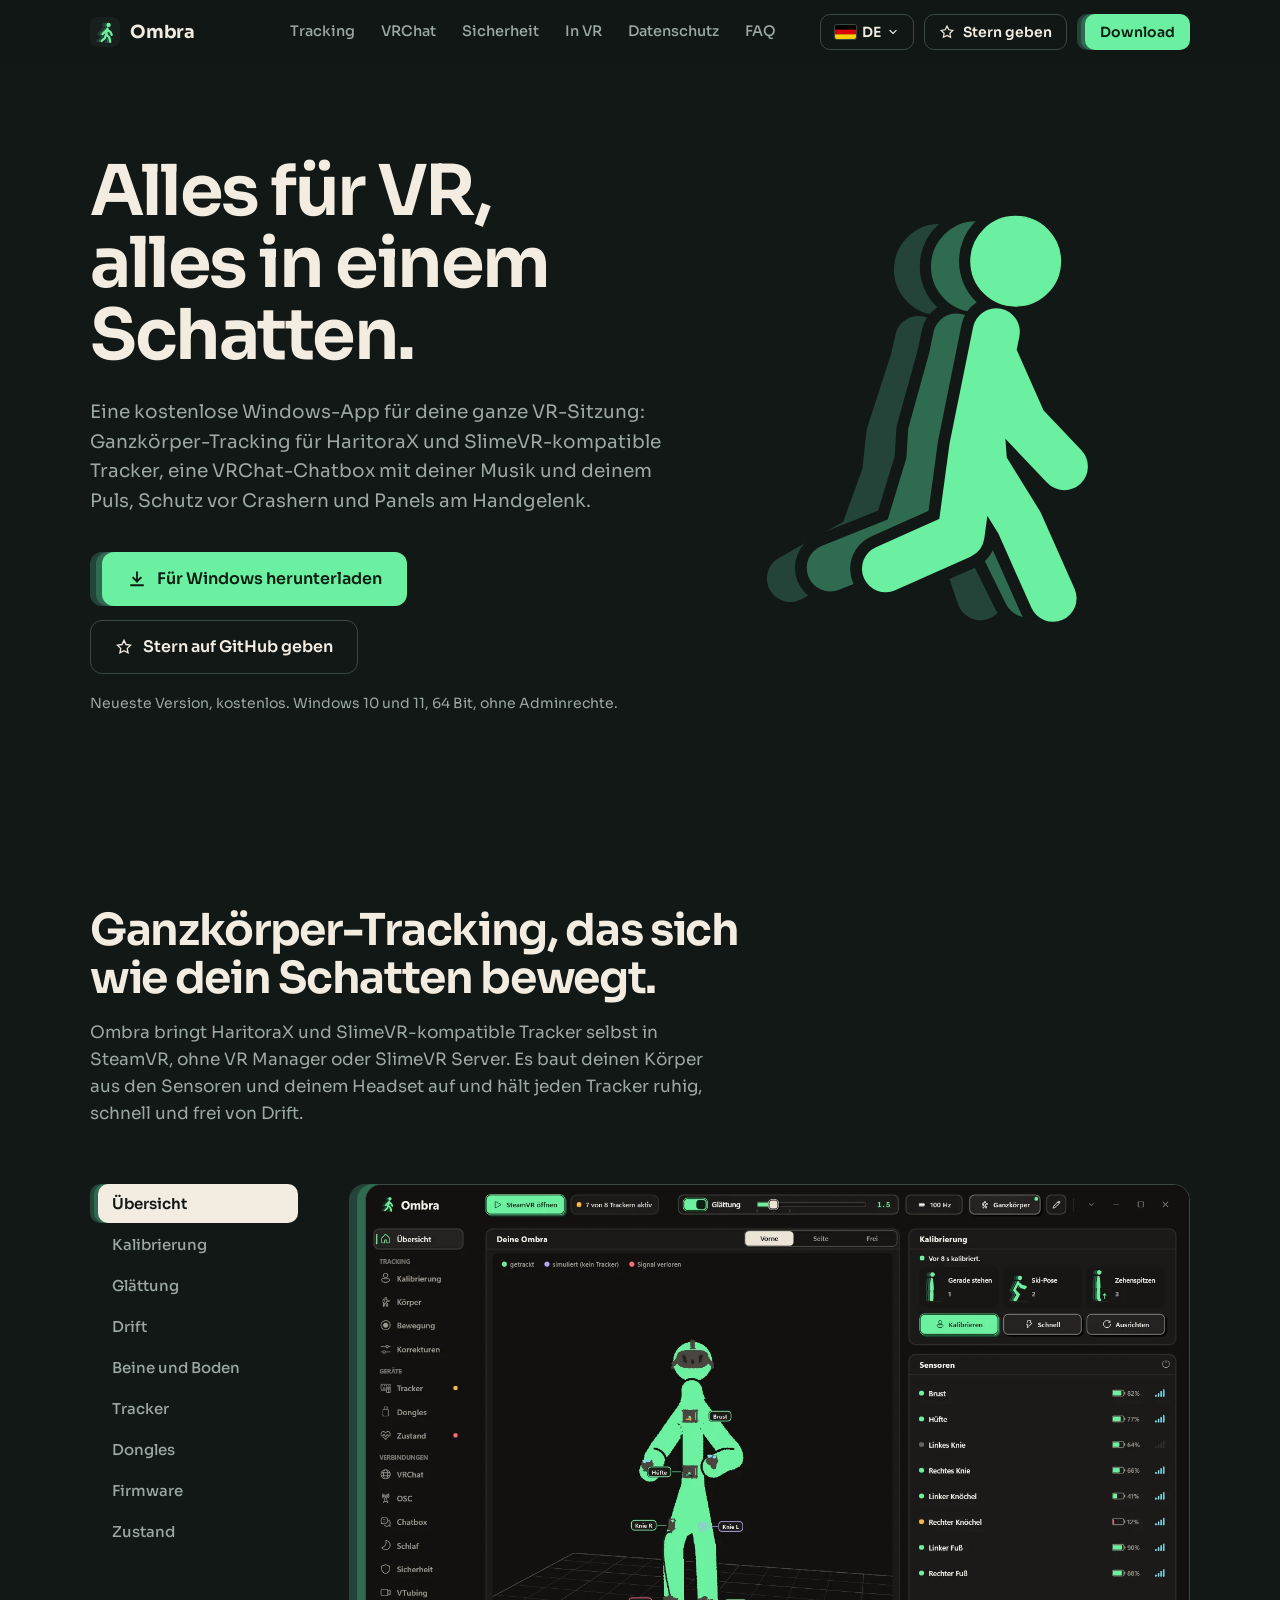
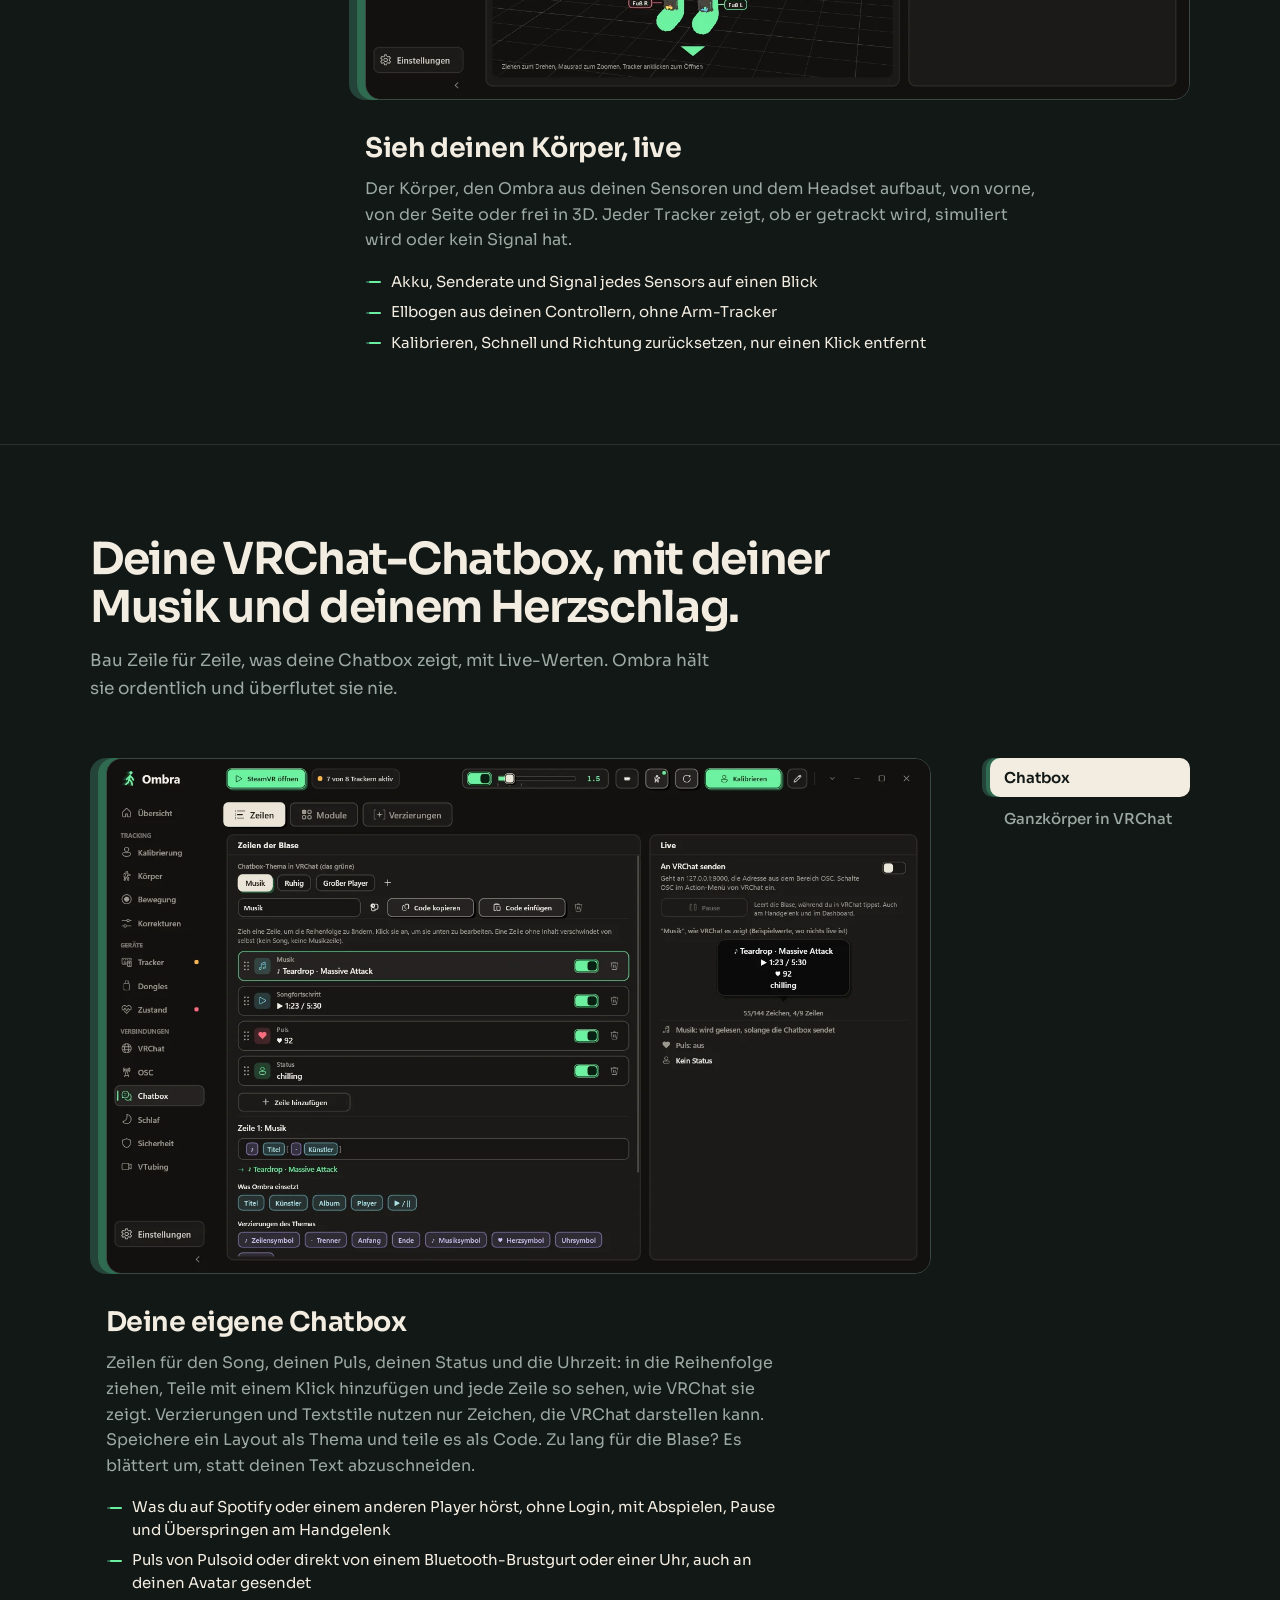
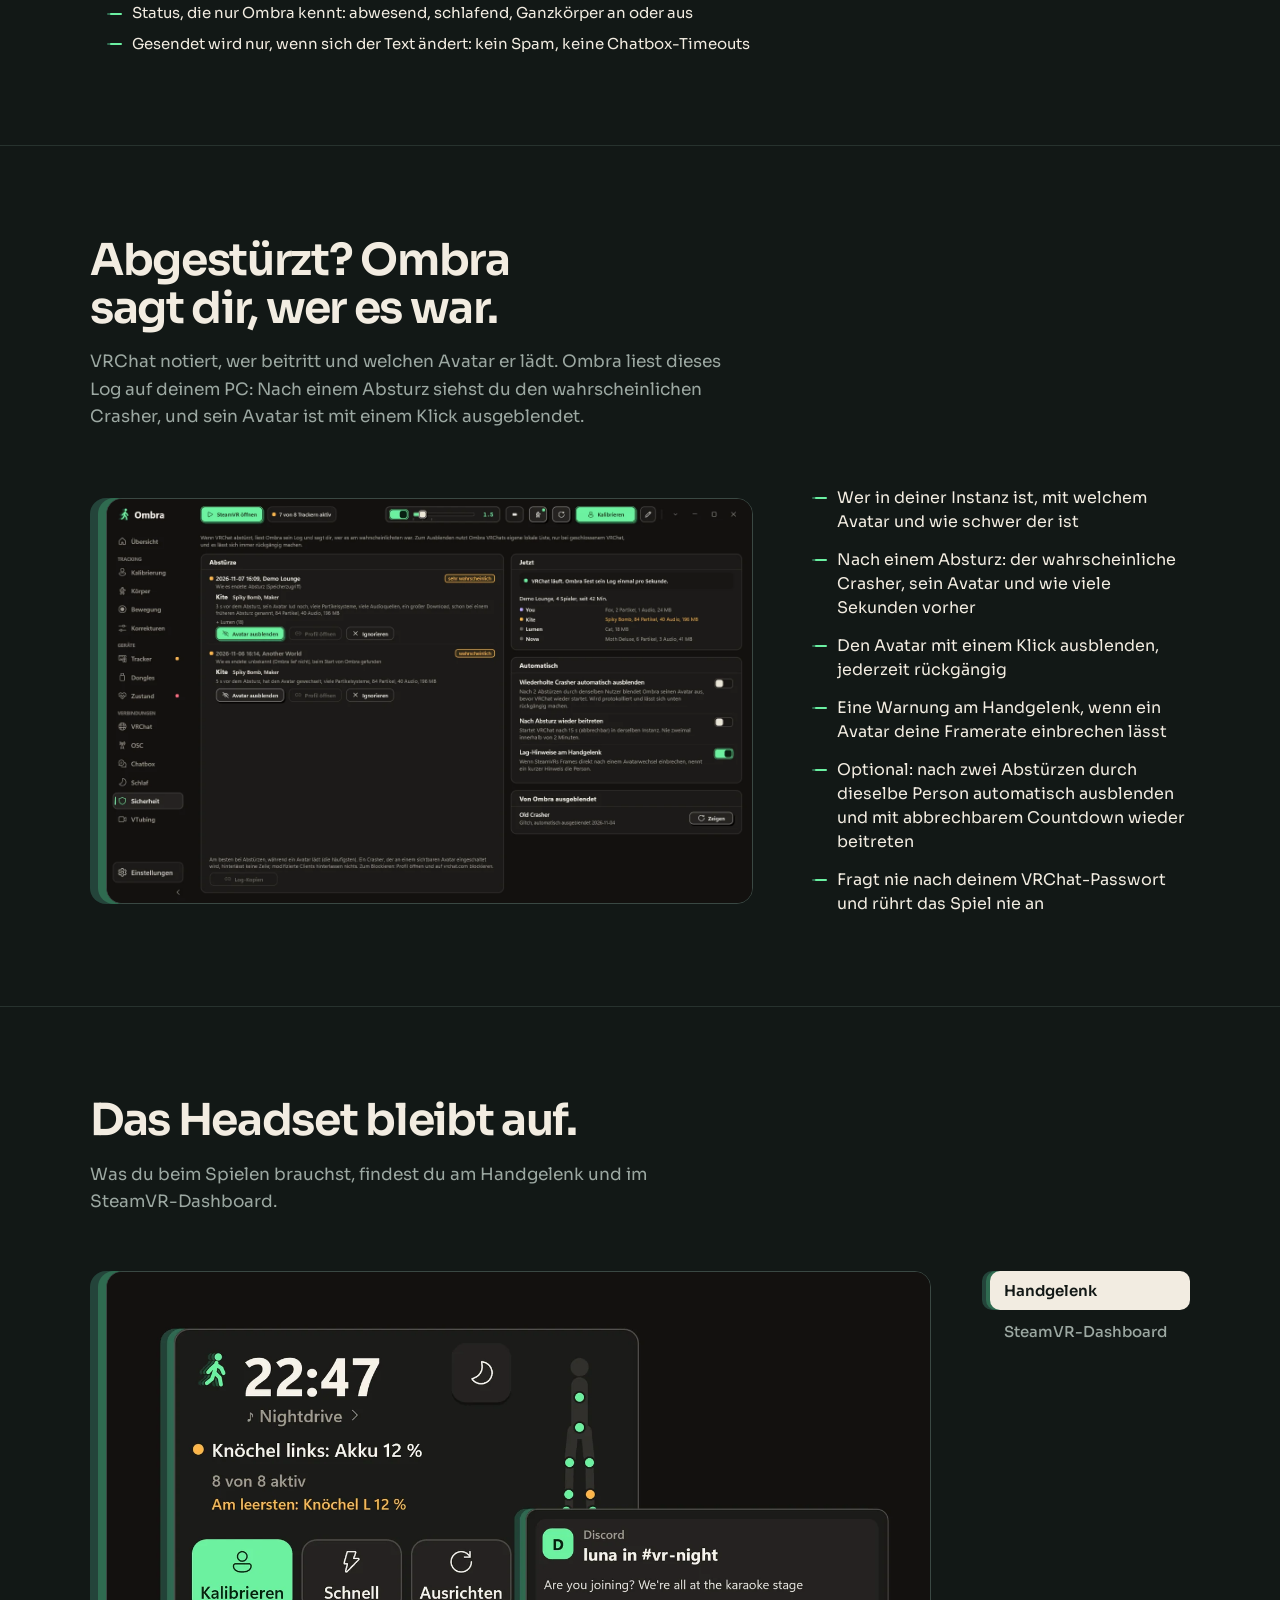
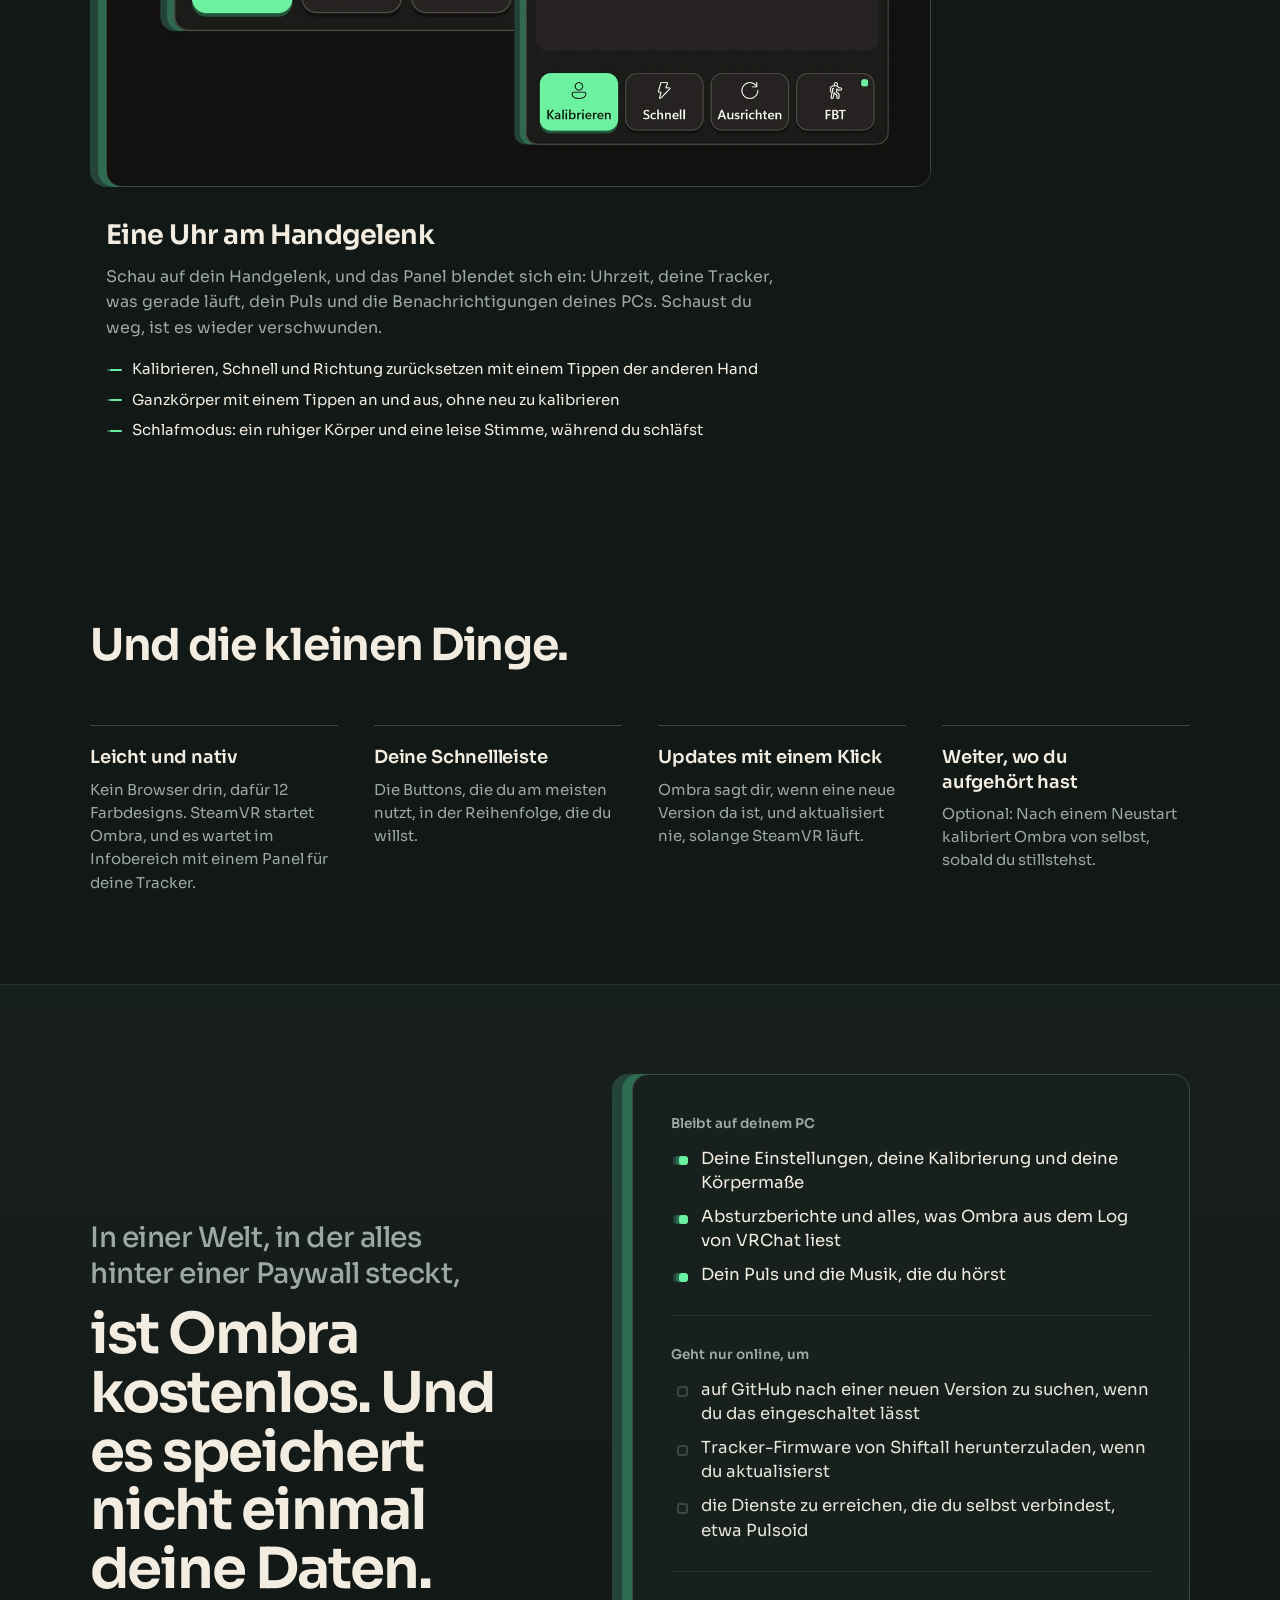
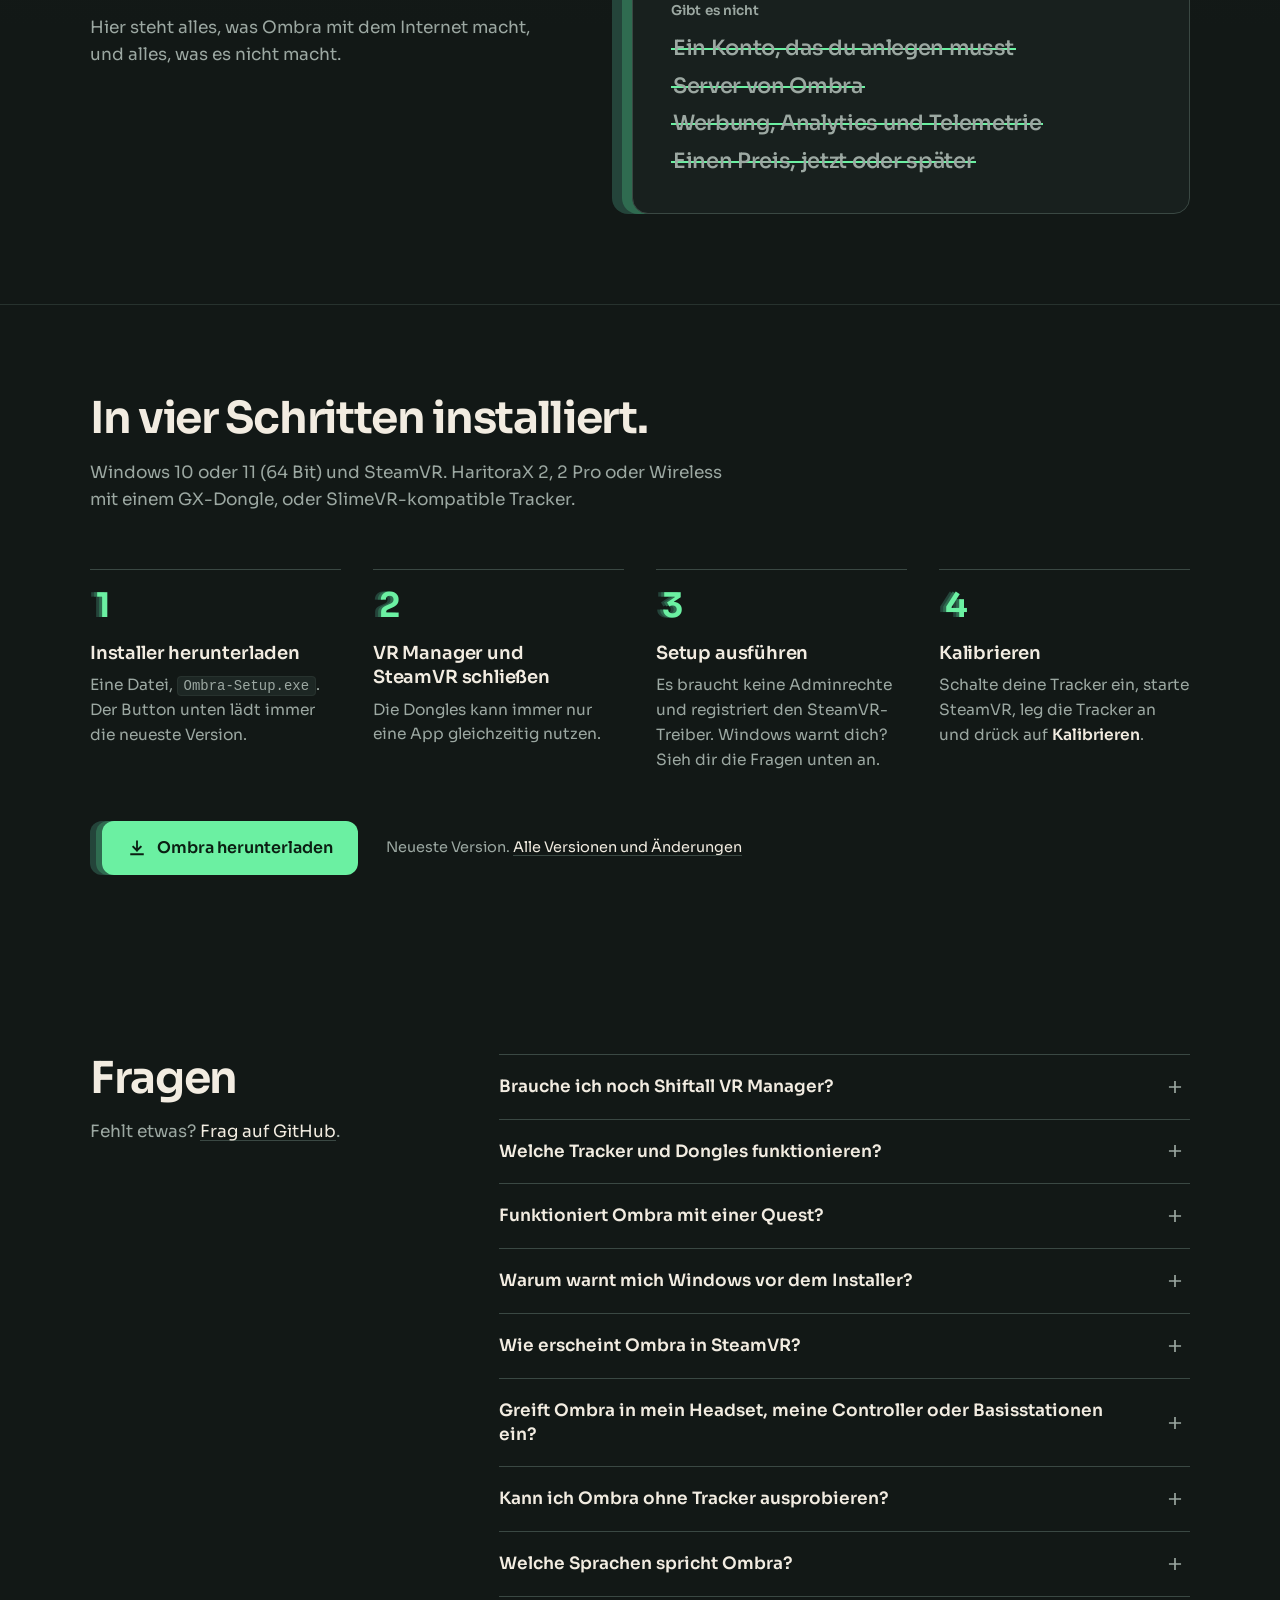
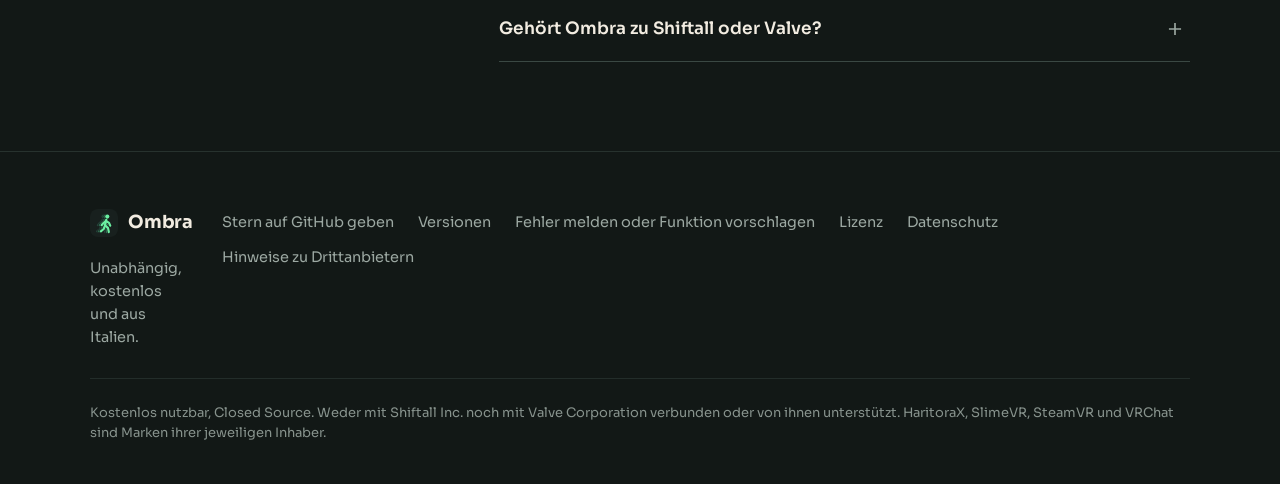
==== site/de/index.html @ 71b6e287 "Site and README for Ombra 1.2.1: 10 languages, new screens, chatbox, themes Co-Authored-By: Claude O" ====
<!DOCTYPE html>
<!-- Template: texts live in site/i18n/<lang>.json; build with python tools/make_site.py.
     The page is one story: what Ombra is (hero), the four things it does (chapters, each with its
     own screenshots), the small things, the privacy promise, install, the questions left. Nothing is
     said twice. -->
<html lang="de" data-t-menu-open="Menü öffnen" data-t-menu-close="Menü schließen" data-t-version="Version {v}">
<head>
<meta charset="utf-8">
<meta name="viewport" content="width=device-width, initial-scale=1">
<meta name="color-scheme" content="dark">
<meta name="theme-color" content="#121816">
<title>Ombra: kostenlose Full-Body-Tracking- und VRChat-App</title>
<meta name="description" content="Kostenlose Windows-App für HaritoraX und SlimeVR: Ganzkörper-Tracking (FBT) in SteamVR, VRChat-Chatbox mit Puls und Schutz vor Crashern. Ohne Konto.">
<meta name="robots" content="index, follow, max-image-preview:large">
<link rel="canonical" href="https://thadoom.github.io/ombra/de/">
<link rel="alternate" hreflang="en" href="https://thadoom.github.io/ombra/">
<link rel="alternate" hreflang="it" href="https://thadoom.github.io/ombra/it/">
<link rel="alternate" hreflang="de" href="https://thadoom.github.io/ombra/de/">
<link rel="alternate" hreflang="fr" href="https://thadoom.github.io/ombra/fr/">
<link rel="alternate" hreflang="es" href="https://thadoom.github.io/ombra/es/">
<link rel="alternate" hreflang="pt-BR" href="https://thadoom.github.io/ombra/pt/">
<link rel="alternate" hreflang="ja" href="https://thadoom.github.io/ombra/ja/">
<link rel="alternate" hreflang="ko" href="https://thadoom.github.io/ombra/ko/">
<link rel="alternate" hreflang="zh-Hans" href="https://thadoom.github.io/ombra/zh/">
<link rel="alternate" hreflang="ru" href="https://thadoom.github.io/ombra/ru/">
<link rel="alternate" hreflang="x-default" href="https://thadoom.github.io/ombra/">
<meta property="og:type" content="website">
<meta property="og:site_name" content="Ombra">
<meta property="og:title" content="Ombra: alles für VR, alles in einem Schatten">
<meta property="og:description" content="Ganzkörper-Tracking, VRChat-Chatbox, Schutz vor Crashern und VR-Panels in einer App. Kostenlos für Windows, ohne Konto, deine Daten bleiben auf deinem PC.">
<meta property="og:url" content="https://thadoom.github.io/ombra/de/">
<meta property="og:locale" content="de_DE">
<meta property="og:locale:alternate" content="en_US">
<meta property="og:locale:alternate" content="it_IT">
<meta property="og:locale:alternate" content="fr_FR">
<meta property="og:locale:alternate" content="es_ES">
<meta property="og:locale:alternate" content="pt_BR">
<meta property="og:locale:alternate" content="ja_JP">
<meta property="og:locale:alternate" content="ko_KR">
<meta property="og:locale:alternate" content="zh_CN">
<meta property="og:locale:alternate" content="ru_RU">
<meta property="og:image" content="https://thadoom.github.io/ombra/assets/og.png?v=4">
<meta property="og:image:width" content="1200">
<meta property="og:image:height" content="630">
<meta property="og:image:alt" content="Ombra: alles für VR, alles in einem Schatten">
<meta name="twitter:card" content="summary_large_image">
<meta name="twitter:image" content="https://thadoom.github.io/ombra/assets/og.png?v=4">
<link rel="icon" href="../assets/logo.svg" type="image/svg+xml">
<link rel="icon" href="../assets/favicon-32.png" type="image/png" sizes="32x32">
<link rel="apple-touch-icon" href="../assets/apple-touch-icon.png">
<link rel="preload" href="../assets/fonts/sora.woff2" as="font" type="font/woff2" crossorigin>
<link rel="preconnect" href="https://api.github.com" crossorigin>
<link rel="stylesheet" href="../style.css?v=13">
<script>
  // entrance animations hide content until main.js plays them; if it never does, show everything
  document.documentElement.classList.add("js");
  setTimeout(function () { var h = document.documentElement; if (!h.classList.contains("loaded")) h.classList.remove("js"); }, 3000);
</script>
<script type="application/ld+json">{"@context":"https://schema.org","@type":"SoftwareApplication","name":"Ombra","operatingSystem":"Windows 10, Windows 11","applicationCategory":"UtilitiesApplication","description":"Kostenlose Windows-App für HaritoraX und SlimeVR: Ganzkörper-Tracking (FBT) in SteamVR, VRChat-Chatbox mit Puls und Schutz vor Crashern. Ohne Konto.","inLanguage":"de","featureList":["Ganzkörper-Tracking, das sich wie dein Schatten bewegt.","Sieh deinen Körper, live","Kalibrierung in drei Posen","Glättung nach deinem Geschmack","Drift? Erledigt sich beim Spielen","Beine, Füße und Boden","Jeder Tracker im Detail","Dongles und Funkkanäle","Firmware, im selben Fenster","Liegt es am Funk oder an deinem PC?","Deine VRChat-Chatbox, mit deiner Musik und deinem Herzschlag.","Deine eigene Chatbox","Gemacht für VRChat","Abgestürzt? Ombra sagt dir, wer es war.","Das Headset bleibt auf.","Eine Uhr am Handgelenk","Ein Tab im SteamVR-Dashboard","Und die kleinen Dinge.","Leicht und nativ","Deine Schnellleiste","Updates mit einem Klick","Weiter, wo du aufgehört hast"],"downloadUrl":"https://github.com/thadoom/ombra/releases/latest/download/Ombra-Setup.exe","offers":{"@type":"Offer","price":"0","priceCurrency":"USD"},"screenshot":["https://thadoom.github.io/ombra/assets/screens/home.de.webp","https://thadoom.github.io/ombra/assets/screens/calib.de.webp","https://thadoom.github.io/ombra/assets/screens/tuning.de.webp","https://thadoom.github.io/ombra/assets/screens/tuning-drift.de.webp","https://thadoom.github.io/ombra/assets/screens/tuning-body.de.webp","https://thadoom.github.io/ombra/assets/screens/trackers.de.webp","https://thadoom.github.io/ombra/assets/screens/dongles.de.webp","https://thadoom.github.io/ombra/assets/screens/firmware.de.webp","https://thadoom.github.io/ombra/assets/screens/health.de.webp","https://thadoom.github.io/ombra/assets/screens/chatbox.de.webp","https://thadoom.github.io/ombra/assets/screens/vrchat.de.webp","https://thadoom.github.io/ombra/assets/screens/safety.de.webp","https://thadoom.github.io/ombra/assets/screens/wrist.de.webp","https://thadoom.github.io/ombra/assets/screens/dashboard.de.webp"],"image":"https://thadoom.github.io/ombra/assets/og.png","isAccessibleForFree":true,"author":{"@type":"Person","name":"thadoom","url":"https://github.com/thadoom"},"license":"https://thadoom.github.io/ombra/legal.html#license","url":"https://thadoom.github.io/ombra/de/"}</script>
<script type="application/ld+json">{"@context":"https://schema.org","@type":"FAQPage","inLanguage":"de","mainEntity":[{"@type":"Question","name":"Brauche ich noch Shiftall VR Manager?","acceptedAnswer":{"@type":"Answer","text":"Nein. Ombra liest die Dongles selbst, koppelt Tracker und aktualisiert die Firmware mit Shiftalls Originaldateien. Lass VR Manager geschlossen, solange Ombra läuft."}},{"@type":"Question","name":"Welche Tracker und Dongles funktionieren?","acceptedAnswer":{"@type":"Answer","text":"HaritoraX 2, 2 Pro und Wireless über GX2- oder GX6-Dongles sowie SlimeVR-kompatible Tracker über WLAN oder einen USB-Empfänger, zum Beispiel Butterfly und Smol Slime. Lighthouse-Tracker wie Vive-Tracker lassen sich an einer Quest ausrichten, und Ombra kann auch andere IMU-Tracker in SteamVR glätten. HaritoraX 1 (mit Kabeln) wird nicht unterstützt."}},{"@type":"Question","name":"Funktioniert Ombra mit einer Quest?","acceptedAnswer":{"@type":"Answer","text":"Ja. Mit einem PC über SteamVR: Link, Air Link, Virtual Desktop oder Steam Link. Läuft VRChat direkt auf der Quest, sendet Ombra deinen Körper per OSC von deinem PC aus, ohne SteamVR."}},{"@type":"Question","name":"Warum warnt mich Windows vor dem Installer?","acceptedAnswer":{"@type":"Answer","text":"Der Installer ist noch nicht codesigniert, deshalb kennt SmartScreen ihn nicht. Klicke auf Weitere Informationen und dann auf Trotzdem ausführen. Das Setup installiert in deinen Benutzerordner und braucht keine Adminrechte."}},{"@type":"Question","name":"Wie erscheint Ombra in SteamVR?","acceptedAnswer":{"@type":"Answer","text":"Das Setup installiert Ombras eigenen SteamVR-Treiber. Deine Tracker erscheinen in SteamVR mit bereits zugewiesenen Rollen (Hüfte, Brust, Knie, Füße, Ellbogen), und SteamVR startet Ombra für dich."}},{"@type":"Question","name":"Greift Ombra in mein Headset, meine Controller oder Basisstationen ein?","acceptedAnswer":{"@type":"Answer","text":"Nein. Lighthouse-Geräte, Headsets und Controller werden nie verändert. Der Treiber erstellt nur Ombras virtuelle Tracker und glättet andere IMU-Tracker, aber nur, wenn du das einschaltest."}},{"@type":"Question","name":"Kann ich Ombra ohne Tracker ausprobieren?","acceptedAnswer":{"@type":"Answer","text":"Ja. Starte Ombra.exe --demo für acht Demo-Tracker an einem GX2 und einem GX6. Die Demo greift nie auf COM-Ports, Bluetooth, SteamVR oder deine Einstellungen zu."}},{"@type":"Question","name":"Welche Sprachen spricht Ombra?","acceptedAnswer":{"@type":"Answer","text":"Die App und diese Website gibt es auf Englisch, Italienisch, Deutsch, Französisch, Spanisch, brasilianischem Portugiesisch, Japanisch, Koreanisch, vereinfachtem Chinesisch und Russisch. Ombra übernimmt deine Windows-Sprache, und in den Einstellungen kannst du sie ändern."}},{"@type":"Question","name":"Gehört Ombra zu Shiftall oder Valve?","acceptedAnswer":{"@type":"Answer","text":"Nein. Ombra ist ein unabhängiges Projekt, kostenlos zum Herunterladen und Nutzen. Der Quellcode ist nicht öffentlich; Funktionen, Erweiterungen und Übersetzungen kannst du auf GitHub vorschlagen."}}]}</script>
</head>
<body>
<a class="skip" href="#main">Zum Inhalt springen</a>

<header class="nav" id="top">
  <div class="wrap nav-in">
    <a class="brand" href="#top" aria-label="Ombra, zurück nach oben"><img src="../assets/logo.svg" alt="" width="30" height="30"><span>Ombra</span></a>
    <nav aria-label="Hauptnavigation">
      <ul class="nav-links">
        <li><a href="#tracking">Tracking</a></li>
        <li><a href="#vrchat">VRChat</a></li>
        <li><a href="#safety">Sicherheit</a></li>
        <li><a href="#in-vr">In VR</a></li>
        <li><a href="#privacy">Datenschutz</a></li>
        <li><a href="#faq">FAQ</a></li>
      </ul>
    </nav>
    <div class="nav-actions">
<details class="langs"><summary class="btn btn-quiet btn-sm" aria-label="Sprache"><svg class="flag" aria-hidden="true" viewBox="0 0 30 20" width="21" height="14"><rect x="0" y="0.00" width="30" height="6.72" fill="#000000"/><rect x="0" y="6.67" width="30" height="6.72" fill="#dd0000"/><rect x="0" y="13.33" width="30" height="6.72" fill="#ffce00"/></svg><span>DE</span><svg aria-hidden="true" class="chev" viewBox="0 0 24 24" width="12" height="12"><path d="M6 9l6 6 6-6" fill="none" stroke="currentColor" stroke-width="2.4" stroke-linecap="square" stroke-linejoin="miter"/></svg></summary><ul class="langs-menu"><li><a href="../" hreflang="en" lang="en"><svg class="flag" aria-hidden="true" viewBox="0 0 30 20" width="21" height="14"><rect width="30" height="20" fill="#012169"/><path d="M0 0L30 20M30 0L0 20" stroke="#fff" stroke-width="4"/><path d="M0 0L30 20M30 0L0 20" stroke="#c8102e" stroke-width="1.4"/><path d="M15 0V20M0 10H30" stroke="#fff" stroke-width="6"/><path d="M15 0V20M0 10H30" stroke="#c8102e" stroke-width="3.4"/></svg><span>English</span></a></li><li><a href="../it/" hreflang="it" lang="it"><svg class="flag" aria-hidden="true" viewBox="0 0 30 20" width="21" height="14"><rect x="0.00" y="0" width="10.05" height="20" fill="#009246"/><rect x="10.00" y="0" width="10.05" height="20" fill="#ffffff"/><rect x="20.00" y="0" width="10.05" height="20" fill="#ce2b37"/></svg><span>Italiano</span></a></li><li><a href="../de/" hreflang="de" lang="de" aria-current="true"><svg class="flag" aria-hidden="true" viewBox="0 0 30 20" width="21" height="14"><rect x="0" y="0.00" width="30" height="6.72" fill="#000000"/><rect x="0" y="6.67" width="30" height="6.72" fill="#dd0000"/><rect x="0" y="13.33" width="30" height="6.72" fill="#ffce00"/></svg><span>Deutsch</span></a></li><li><a href="../fr/" hreflang="fr" lang="fr"><svg class="flag" aria-hidden="true" viewBox="0 0 30 20" width="21" height="14"><rect x="0.00" y="0" width="10.05" height="20" fill="#0055a4"/><rect x="10.00" y="0" width="10.05" height="20" fill="#ffffff"/><rect x="20.00" y="0" width="10.05" height="20" fill="#ef4135"/></svg><span>Français</span></a></li><li><a href="../es/" hreflang="es" lang="es"><svg class="flag" aria-hidden="true" viewBox="0 0 30 20" width="21" height="14"><rect width="30" height="20" fill="#aa151b"/><rect y="5" width="30" height="10" fill="#f1bf00"/></svg><span>Español</span></a></li><li><a href="../pt/" hreflang="pt-BR" lang="pt-BR"><svg class="flag" aria-hidden="true" viewBox="0 0 30 20" width="21" height="14"><rect width="30" height="20" fill="#009c3b"/><polygon points="15,2.2 27.6,10 15,17.8 2.4,10" fill="#ffdf00"/><circle cx="15" cy="10" r="4.6" fill="#002776"/></svg><span>Português (Brasil)</span></a></li><li><a href="../ja/" hreflang="ja" lang="ja"><svg class="flag" aria-hidden="true" viewBox="0 0 30 20" width="21" height="14"><rect width="30" height="20" fill="#ffffff"/><circle cx="15" cy="10" r="6" fill="#bc002d"/></svg><span>日本語</span></a></li><li><a href="../ko/" hreflang="ko" lang="ko"><svg class="flag" aria-hidden="true" viewBox="0 0 30 20" width="21" height="14"><rect width="30" height="20" fill="#ffffff"/><g transform="rotate(33.7 15 10)"><path d="M10 10a5 5 0 0 1 10 0a2.5 2.5 0 0 1-5 0a2.5 2.5 0 0 0-5 0z" fill="#cd2e3a"/><path d="M20 10a5 5 0 0 1-10 0a2.5 2.5 0 0 1 5 0a2.5 2.5 0 0 0 5 0z" fill="#0047a0"/></g><g fill="#000"><rect x="3.4" y="3.2" width="4.6" height="1"/><rect x="3.4" y="4.8" width="4.6" height="1"/><rect x="22" y="14.2" width="4.6" height="1"/><rect x="22" y="15.8" width="4.6" height="1"/><rect x="22" y="3.2" width="4.6" height="1"/><rect x="3.4" y="15.8" width="4.6" height="1"/></g></svg><span>한국어</span></a></li><li><a href="../zh/" hreflang="zh-Hans" lang="zh-Hans"><svg class="flag" aria-hidden="true" viewBox="0 0 30 20" width="21" height="14"><rect width="30" height="20" fill="#de2910"/><polygon points="5.00,2.00 5.67,4.07 7.85,4.07 6.09,5.35 6.76,7.43 5.00,6.15 3.24,7.43 3.91,5.35 2.15,4.07 4.33,4.07" fill="#ffde00"/><polygon points="10.39,1.08 10.33,1.80 11.00,2.09 10.29,2.25 10.22,2.97 9.85,2.35 9.14,2.52 9.62,1.97 9.25,1.34 9.91,1.63" fill="#ffde00"/><polygon points="12.71,3.29 12.38,3.94 12.89,4.45 12.17,4.34 11.84,4.99 11.73,4.27 11.01,4.16 11.66,3.83 11.55,3.11 12.06,3.62" fill="#ffde00"/><polygon points="12.94,6.66 12.37,7.11 12.62,7.79 12.01,7.38 11.44,7.83 11.64,7.13 11.04,6.72 11.76,6.70 11.97,6.00 12.21,6.68" fill="#ffde00"/><polygon points="10.34,8.06 10.32,8.79 11.00,9.03 10.30,9.24 10.28,9.96 9.87,9.36 9.17,9.56 9.62,8.99 9.21,8.38 9.89,8.63" fill="#ffde00"/></svg><span>简体中文</span></a></li><li><a href="../ru/" hreflang="ru" lang="ru"><svg class="flag" aria-hidden="true" viewBox="0 0 30 20" width="21" height="14"><rect x="0" y="0.00" width="30" height="6.72" fill="#ffffff"/><rect x="0" y="6.67" width="30" height="6.72" fill="#0039a6"/><rect x="0" y="13.33" width="30" height="6.72" fill="#d52b1e"/></svg><span>Русский</span></a></li></ul></details>
      <a class="btn btn-quiet btn-sm js-star" href="https://github.com/thadoom/ombra" target="_blank" rel="noopener">
        <svg class="i-star" aria-hidden="true" viewBox="0 0 24 24" width="16" height="16"><path d="m12 3.2 2.7 5.5 6 .9-4.35 4.25 1.03 6-5.38-2.83-5.38 2.83 1.03-6L3.3 9.6l6-.9Z"/></svg>
        Stern geben<span class="count" hidden></span>
      </a>
      <a class="btn btn-primary btn-sm js-download" href="https://github.com/thadoom/ombra/releases/latest/download/Ombra-Setup.exe" download>Download</a>
    </div>
    <button class="nav-toggle" type="button" aria-expanded="false" aria-controls="mobile-menu" aria-label="Menü öffnen"><span></span><span></span></button>
  </div>
  <div class="mobile-menu" id="mobile-menu" hidden>
    <a href="#tracking">Tracking</a>
    <a href="#vrchat">VRChat</a>
    <a href="#safety">Sicherheit</a>
    <a href="#in-vr">In VR</a>
    <a href="#privacy">Datenschutz</a>
    <a href="#install">Installation</a>
    <a href="#faq">FAQ</a>
    <a class="js-star" href="https://github.com/thadoom/ombra" target="_blank" rel="noopener">Stern auf GitHub geben</a>
    <div class="langs-mobile"><a href="../" hreflang="en" lang="en"><svg class="flag" aria-hidden="true" viewBox="0 0 30 20" width="21" height="14"><rect width="30" height="20" fill="#012169"/><path d="M0 0L30 20M30 0L0 20" stroke="#fff" stroke-width="4"/><path d="M0 0L30 20M30 0L0 20" stroke="#c8102e" stroke-width="1.4"/><path d="M15 0V20M0 10H30" stroke="#fff" stroke-width="6"/><path d="M15 0V20M0 10H30" stroke="#c8102e" stroke-width="3.4"/></svg><span>English</span></a><a href="../it/" hreflang="it" lang="it"><svg class="flag" aria-hidden="true" viewBox="0 0 30 20" width="21" height="14"><rect x="0.00" y="0" width="10.05" height="20" fill="#009246"/><rect x="10.00" y="0" width="10.05" height="20" fill="#ffffff"/><rect x="20.00" y="0" width="10.05" height="20" fill="#ce2b37"/></svg><span>Italiano</span></a><a href="../fr/" hreflang="fr" lang="fr"><svg class="flag" aria-hidden="true" viewBox="0 0 30 20" width="21" height="14"><rect x="0.00" y="0" width="10.05" height="20" fill="#0055a4"/><rect x="10.00" y="0" width="10.05" height="20" fill="#ffffff"/><rect x="20.00" y="0" width="10.05" height="20" fill="#ef4135"/></svg><span>Français</span></a><a href="../es/" hreflang="es" lang="es"><svg class="flag" aria-hidden="true" viewBox="0 0 30 20" width="21" height="14"><rect width="30" height="20" fill="#aa151b"/><rect y="5" width="30" height="10" fill="#f1bf00"/></svg><span>Español</span></a><a href="../pt/" hreflang="pt-BR" lang="pt-BR"><svg class="flag" aria-hidden="true" viewBox="0 0 30 20" width="21" height="14"><rect width="30" height="20" fill="#009c3b"/><polygon points="15,2.2 27.6,10 15,17.8 2.4,10" fill="#ffdf00"/><circle cx="15" cy="10" r="4.6" fill="#002776"/></svg><span>Português (Brasil)</span></a><a href="../ja/" hreflang="ja" lang="ja"><svg class="flag" aria-hidden="true" viewBox="0 0 30 20" width="21" height="14"><rect width="30" height="20" fill="#ffffff"/><circle cx="15" cy="10" r="6" fill="#bc002d"/></svg><span>日本語</span></a><a href="../ko/" hreflang="ko" lang="ko"><svg class="flag" aria-hidden="true" viewBox="0 0 30 20" width="21" height="14"><rect width="30" height="20" fill="#ffffff"/><g transform="rotate(33.7 15 10)"><path d="M10 10a5 5 0 0 1 10 0a2.5 2.5 0 0 1-5 0a2.5 2.5 0 0 0-5 0z" fill="#cd2e3a"/><path d="M20 10a5 5 0 0 1-10 0a2.5 2.5 0 0 1 5 0a2.5 2.5 0 0 0 5 0z" fill="#0047a0"/></g><g fill="#000"><rect x="3.4" y="3.2" width="4.6" height="1"/><rect x="3.4" y="4.8" width="4.6" height="1"/><rect x="22" y="14.2" width="4.6" height="1"/><rect x="22" y="15.8" width="4.6" height="1"/><rect x="22" y="3.2" width="4.6" height="1"/><rect x="3.4" y="15.8" width="4.6" height="1"/></g></svg><span>한국어</span></a><a href="../zh/" hreflang="zh-Hans" lang="zh-Hans"><svg class="flag" aria-hidden="true" viewBox="0 0 30 20" width="21" height="14"><rect width="30" height="20" fill="#de2910"/><polygon points="5.00,2.00 5.67,4.07 7.85,4.07 6.09,5.35 6.76,7.43 5.00,6.15 3.24,7.43 3.91,5.35 2.15,4.07 4.33,4.07" fill="#ffde00"/><polygon points="10.39,1.08 10.33,1.80 11.00,2.09 10.29,2.25 10.22,2.97 9.85,2.35 9.14,2.52 9.62,1.97 9.25,1.34 9.91,1.63" fill="#ffde00"/><polygon points="12.71,3.29 12.38,3.94 12.89,4.45 12.17,4.34 11.84,4.99 11.73,4.27 11.01,4.16 11.66,3.83 11.55,3.11 12.06,3.62" fill="#ffde00"/><polygon points="12.94,6.66 12.37,7.11 12.62,7.79 12.01,7.38 11.44,7.83 11.64,7.13 11.04,6.72 11.76,6.70 11.97,6.00 12.21,6.68" fill="#ffde00"/><polygon points="10.34,8.06 10.32,8.79 11.00,9.03 10.30,9.24 10.28,9.96 9.87,9.36 9.17,9.56 9.62,8.99 9.21,8.38 9.89,8.63" fill="#ffde00"/></svg><span>简体中文</span></a><a href="../ru/" hreflang="ru" lang="ru"><svg class="flag" aria-hidden="true" viewBox="0 0 30 20" width="21" height="14"><rect x="0" y="0.00" width="30" height="6.72" fill="#ffffff"/><rect x="0" y="6.67" width="30" height="6.72" fill="#0039a6"/><rect x="0" y="13.33" width="30" height="6.72" fill="#d52b1e"/></svg><span>Русский</span></a></div>
  </div>
</header>

<main id="main">

<section class="hero" aria-labelledby="hero-title">
  <div class="wrap hero-in">
    <div class="hero-copy">
      <h1 id="hero-title">Alles für VR, alles in einem Schatten.</h1>
      <p class="lede">Eine kostenlose Windows-App für deine ganze VR-Sitzung: Ganzkörper-Tracking für HaritoraX und SlimeVR-kompatible Tracker, eine VRChat-Chatbox mit deiner Musik und deinem Puls, Schutz vor Crashern und Panels am Handgelenk.</p>
      <div class="cta">
        <a class="btn btn-primary btn-lg js-download" href="https://github.com/thadoom/ombra/releases/latest/download/Ombra-Setup.exe" download>
          <svg aria-hidden="true" viewBox="0 0 24 24" width="20" height="20"><path d="M12 4v11m0 0-4.5-4.5M12 15l4.5-4.5M5 19.5h14" fill="none" stroke="currentColor" stroke-width="2.2" stroke-linecap="square" stroke-linejoin="miter"/></svg>
          Für Windows herunterladen
        </a>
        <a class="btn btn-quiet btn-lg js-star" href="https://github.com/thadoom/ombra" target="_blank" rel="noopener">
          <svg class="i-star" aria-hidden="true" viewBox="0 0 24 24" width="18" height="18"><path d="m12 3.2 2.7 5.5 6 .9-4.35 4.25 1.03 6-5.38-2.83-5.38 2.83 1.03-6L3.3 9.6l6-.9Z"/></svg>
          Stern auf GitHub geben<span class="count" hidden></span>
        </a>
      </div>
      <p class="hero-meta"><span class="js-release">Neueste Version</span>, kostenlos. Windows 10 und 11, 64 Bit, ohne Adminrechte.</p>
    </div>
    <div class="hero-art" aria-hidden="true">
      <svg class="figure" viewBox="70 80 400 400" preserveAspectRatio="xMidYMid meet">
        <g class="echo echo-far"><path class="o"/><circle class="o" r="48"/><path class="f"/><circle class="f" r="38"/></g>
        <g class="echo echo-near"><path class="o"/><circle class="o" r="48"/><path class="f"/><circle class="f" r="38"/></g>
        <g class="echo echo-you"><path class="o"/><circle class="o" r="48"/><path class="f"/><circle class="f" r="38"/></g>
      </svg>
    </div>
  </div>
</section>

<!-- 1. tracking -->
<section class="section chapter" id="tracking" aria-labelledby="tracking-title">
  <div class="wrap">
    <header class="section-head">
      <h2 id="tracking-title">Ganzkörper-Tracking, das sich wie dein Schatten bewegt.</h2>
      <p>Ombra bringt HaritoraX und SlimeVR-kompatible Tracker selbst in SteamVR, ohne VR Manager oder SlimeVR Server. Es baut deinen Körper aus den Sensoren und deinem Headset auf und hält jeden Tracker ruhig, schnell und frei von Drift.</p>
    </header>
    <div class="tour">
      <div class="rail pills" role="tablist" aria-label="Tracking-Seiten" aria-orientation="vertical">
        <span class="pill" aria-hidden="true"><i></i><i></i><i></i></span>
        <button role="tab" id="t-home" aria-controls="p-home" aria-selected="true">Übersicht</button>
        <button role="tab" id="t-calib" aria-controls="p-calib" aria-selected="false" tabindex="-1">Kalibrierung</button>
        <button role="tab" id="t-smooth" aria-controls="p-smooth" aria-selected="false" tabindex="-1">Glättung</button>
        <button role="tab" id="t-drift" aria-controls="p-drift" aria-selected="false" tabindex="-1">Drift</button>
        <button role="tab" id="t-body" aria-controls="p-body" aria-selected="false" tabindex="-1">Beine und Boden</button>
        <button role="tab" id="t-trackers" aria-controls="p-trackers" aria-selected="false" tabindex="-1">Tracker</button>
        <button role="tab" id="t-dongles" aria-controls="p-dongles" aria-selected="false" tabindex="-1">Dongles</button>
        <button role="tab" id="t-fw" aria-controls="p-fw" aria-selected="false" tabindex="-1">Firmware</button>
        <button role="tab" id="t-health" aria-controls="p-health" aria-selected="false" tabindex="-1">Zustand</button>
      </div>
      <div class="stage">
        <div class="window">
          <div class="shots">
            <img src="../assets/screens/home.de.webp" width="1440" height="900" alt="Übersichtsseite: ein Live-3D-Körper mit acht Trackern, die Sensorliste mit Akku und Senderate und die Schnellsteuerung für Glättung, Richtung zurücksetzen und Kalibrieren.">
            <img hidden loading="lazy" src="../assets/screens/calib.de.webp" width="1440" height="900" alt="Kalibrierungsseite mit den Posen-Karten, den ausgerichteten Segmenten, den Startoptionen in VR und den Tastenkürzeln.">
            <img hidden loading="lazy" src="../assets/screens/tuning.de.webp" width="1440" height="900" alt="Seite Korrekturen, Reiter Glättung, mit Stufen, Reglern und Stilen pro Tracker.">
            <img hidden loading="lazy" src="../assets/screens/tuning-drift.de.webp" width="1440" height="900" alt="Seite Korrekturen, Reiter Drift, mit den Drift-Optionen und einer Live-Tabelle pro Segment.">
            <img hidden loading="lazy" src="../assets/screens/tuning-body.de.webp" width="1440" height="900" alt="Seite Korrekturen, Reiter Beine, mit den Bein-Optionen, dem Überbrücken von Aussetzern und den Trackern, die SteamVR sieht.">
            <img hidden loading="lazy" src="../assets/screens/trackers.de.webp" width="1440" height="900" alt="Tracker-Seite mit der Trackerliste und den Details zum Brust-Tracker.">
            <img hidden loading="lazy" src="../assets/screens/dongles.de.webp" width="1440" height="900" alt="Dongle-Seite mit einem GX2 und einem GX6, ihren Modulen, Plätzen und Kanälen.">
            <img hidden loading="lazy" src="../assets/screens/firmware.de.webp" width="1440" height="900" alt="Firmware-Seite mit jedem Tracker und Dongle und seiner Firmware-Version.">
            <img hidden loading="lazy" src="../assets/screens/health.de.webp" width="1440" height="900" alt="Zustandsseite: verlorene Pakete, Signal und echte Senderate jedes Trackers, neben den verworfenen Frames von SteamVR.">
          </div>
          <div class="sweep" aria-hidden="true"><i></i><i></i><i></i></div>
        </div>
        <div class="panel" role="tabpanel" id="p-home" aria-labelledby="t-home">
          <h3>Sieh deinen Körper, live</h3>
          <p>Der Körper, den Ombra aus deinen Sensoren und dem Headset aufbaut, von vorne, von der Seite oder frei in 3D. Jeder Tracker zeigt, ob er getrackt wird, simuliert wird oder kein Signal hat.</p>
          <ul class="ticks"><li>Akku, Senderate und Signal jedes Sensors auf einen Blick</li><li>Ellbogen aus deinen Controllern, ohne Arm-Tracker</li><li>Kalibrieren, Schnell und Richtung zurücksetzen, nur einen Klick entfernt</li></ul>
        </div>
        <div class="panel" role="tabpanel" id="p-calib" aria-labelledby="t-calib" hidden>
          <h3>Kalibrierung in drei Posen</h3>
          <p>Gerade stehen, in die Ski-Pose gehen, dann mit Fuß-Trackern auf die Zehenspitzen. Stimmt etwas nicht, zeigt Ombra, welchen Körperteil du prüfen solltest.</p>
          <ul class="ticks"><li>Start aus VR: beide Trigger, eine T-Pose, ein Tippen auf einen Tracker oder ein Tastenkürzel</li><li>Die Schnellkalibrierung merkt sich, wie jeder Tracker sitzt, auch nach einem Neustart</li><li>Kalibrierung im Gehen: Ein paar Schritte richten Hüfte, Beine und Füße aus</li><li>Miss deinen Körper und den Boden, indem du sie mit einem Controller berührst</li></ul>
        </div>
        <div class="panel" role="tabpanel" id="p-smooth" aria-labelledby="t-smooth" hidden>
          <h3>Glättung nach deinem Geschmack</h3>
          <p>Weich, Ausgewogen, Reaktiv oder Aus, oder jede Stufe dazwischen per Regler. Gib einem einzelnen Tracker seinen eigenen Stil, zum Beispiel ruhigere Füße.</p>
          <ul class="ticks"><li>Hocken und Sprünge bleiben präzise</li><li>Jede Pose bringt ihre Geschwindigkeit mit, damit SteamVR sie framegenau vorhersagt</li><li>Kann auf Wunsch auch andere IMU-Tracker in SteamVR glätten</li></ul>
        </div>
        <div class="panel" role="tabpanel" id="p-drift" aria-labelledby="t-drift" hidden>
          <h3>Drift? Erledigt sich beim Spielen</h3>
          <p>Die Drift-Korrektur läuft, während du spielst, und eine Live-Tabelle zeigt, was sie an jedem Körperteil tut.</p>
          <ul class="ticks"><li>Weniger Resets, auch in langen Sitzungen</li><li>Jeden Teil davon einzeln ein- oder ausschalten</li><li>Wird besser, je mehr du spielst</li></ul>
        </div>
        <div class="panel" role="tabpanel" id="p-body" aria-labelledby="t-body" hidden>
          <h3>Beine, Füße und Boden</h3>
          <p>Dein Körper bleibt glaubwürdig: Die Füße bleiben über dem Boden, stehende Füße rutschen nicht, Knie knicken nie nach hinten.</p>
          <ul class="ticks"><li>Bewegliche Knöchel dank des Abstandssensors von HaritoraX 2</li><li>Sitzen und Liegen: Ombra erkennt Bett, Sofa oder Boden unter dir von selbst</li><li>Überbrückt kurze Signalaussetzer mit einer sanft geschätzten Pose</li><li>Wähle pro Spiel, welche Tracker SteamVR sieht</li></ul>
        </div>
        <div class="panel" role="tabpanel" id="p-trackers" aria-labelledby="t-trackers" hidden>
          <h3>Jeder Tracker im Detail</h3>
          <p>Seriennummer, Firmware, Dongle-Platz, Akkuspannung, Signal auf beiden Seiten, Magnetometer-Status und die echte Senderate.</p>
          <ul class="ticks"><li>Körperteil, Senderate (100 oder 50 Hz) und Sensormodus ändern</li><li>Das Statuslicht ausschalten, wenn du dich filmst</li><li>SlimeVR-kompatible Tracker per WLAN oder USB-Empfänger, WLAN-Einrichtung über das Kabel</li></ul>
        </div>
        <div class="panel" role="tabpanel" id="p-dongles" aria-labelledby="t-dongles" hidden>
          <h3>Dongles und Funkkanäle</h3>
          <p>Ein GX2 hat zwei Plätze, ein GX6 hat drei Funkmodule mit je zwei Plätzen. Ombra zeigt jedes Modul, den Tracker auf jedem Platz und seinen Kanal.</p>
          <ul class="ticks"><li>Tracker koppeln und entkoppeln, ohne VR Manager</li><li>Kanäle wechseln, mit einer Warnung, wenn sich zwei Module stören</li><li>Neu eingesteckte Dongles mit einem Klick finden</li></ul>
        </div>
        <div class="panel" role="tabpanel" id="p-fw" aria-labelledby="t-fw" hidden>
          <h3>Firmware, im selben Fenster</h3>
          <p>Aktualisiere Tracker per Bluetooth und Dongles per USB, mit den unveränderten Original-Firmware-Dateien von Shiftall.</p>
          <ul class="ticks"><li>Teste zuerst die Bluetooth-Umschaltung, ohne etwas zu ändern</li><li>Warnt, wenn die Tracker verschiedene Firmware-Versionen haben</li><li>Jede Datei wird vor der Nutzung geprüft (SHA-256)</li></ul>
        </div>
        <div class="panel" role="tabpanel" id="p-health" aria-labelledby="t-health" hidden>
          <h3>Liegt es am Funk oder an deinem PC?</h3>
          <p>Wenn das Tracking ruckelt, zeigt die Zustandsseite, woher es kommt: verlorene Pakete, Signal und echte Senderate jedes Trackers, neben den Frames, die SteamVR verworfen hat.</p>
          <ul class="ticks"><li>Die letzten Minuten als Grafik, pro Tracker</li><li>Eine klare Antwort, nicht nur Zahlen</li></ul>
        </div>
      </div>
    </div>
  </div>
</section>

<!-- 2. vrchat: chatbox, music, heart rate -->
<section class="section chapter" id="vrchat" aria-labelledby="vrchat-title">
  <div class="wrap">
    <header class="section-head">
      <h2 id="vrchat-title">Deine VRChat-Chatbox, mit deiner Musik und deinem Herzschlag.</h2>
      <p>Bau Zeile für Zeile, was deine Chatbox zeigt, mit Live-Werten. Ombra hält sie ordentlich und überflutet sie nie.</p>
    </header>
    <div class="tour flip">
      <div class="rail pills" role="tablist" aria-label="VRChat-Seiten" aria-orientation="vertical">
        <span class="pill" aria-hidden="true"><i></i><i></i><i></i></span>
        <button role="tab" id="t-chat" aria-controls="p-chat" aria-selected="true">Chatbox</button>
        <button role="tab" id="t-vrc" aria-controls="p-vrc" aria-selected="false" tabindex="-1">Ganzkörper in VRChat</button>
      </div>
      <div class="stage">
        <div class="window">
          <div class="shots">
            <img loading="lazy" src="../assets/screens/chatbox.de.webp" width="1440" height="900" alt="Bereich Chatbox: die Zeilen des Themas in Reihenfolge, jede mit Vorschau, und die Blase, wie VRChat sie zeigt.">
            <img hidden loading="lazy" src="../assets/screens/vrchat.de.webp" width="1440" height="900" alt="VRChat-Seite mit den Ganzkörper-Einstellungen, die Ombra für deine Tracker empfiehlt.">
          </div>
          <div class="sweep" aria-hidden="true"><i></i><i></i><i></i></div>
        </div>
        <div class="panel" role="tabpanel" id="p-chat" aria-labelledby="t-chat">
          <h3>Deine eigene Chatbox</h3>
          <p>Zeilen für den Song, deinen Puls, deinen Status und die Uhrzeit: in die Reihenfolge ziehen, Teile mit einem Klick hinzufügen und jede Zeile so sehen, wie VRChat sie zeigt. Verzierungen und Textstile nutzen nur Zeichen, die VRChat darstellen kann. Speichere ein Layout als Thema und teile es als Code. Zu lang für die Blase? Es blättert um, statt deinen Text abzuschneiden.</p>
          <ul class="ticks"><li>Was du auf Spotify oder einem anderen Player hörst, ohne Login, mit Abspielen, Pause und Überspringen am Handgelenk</li><li>Puls von Pulsoid oder direkt von einem Bluetooth-Brustgurt oder einer Uhr, auch an deinen Avatar gesendet</li><li>Status, die nur Ombra kennt: abwesend, schlafend, Ganzkörper an oder aus</li><li>Gesendet wird nur, wenn sich der Text ändert: kein Spam, keine Chatbox-Timeouts</li></ul>
        </div>
        <div class="panel" role="tabpanel" id="p-vrc" aria-labelledby="t-vrc" hidden>
          <h3>Gemacht für VRChat</h3>
          <p>Ombras Kalibrierung kalibriert VRChat gleich mit, und die Ganzkörper-Einstellungen, die VRChat für deine Tracker empfiehlt, sind nur einen Klick entfernt und lassen sich rückgängig machen.</p>
          <ul class="ticks"><li>OSC-Tracker für VRChat auf einer Quest, ohne SteamVR</li><li>VMC für VSeeFace, Warudo, VNyan und andere VTuber-Apps</li></ul>
        </div>
      </div>
    </div>
  </div>
</section>

<!-- 3. safety: crashers -->
<section class="section chapter" id="safety" aria-labelledby="safety-title">
  <div class="wrap">
    <header class="section-head">
      <h2 id="safety-title">Abgestürzt? Ombra sagt dir, wer es war.</h2>
      <p>VRChat notiert, wer beitritt und welchen Avatar er lädt. Ombra liest dieses Log auf deinem PC: Nach einem Absturz siehst du den wahrscheinlichen Crasher, und sein Avatar ist mit einem Klick ausgeblendet.</p>
    </header>
    <div class="solo">
      <div class="window"><div class="shots"><img loading="lazy" src="../assets/screens/safety.de.webp" width="1440" height="900" alt="Sicherheitsseite: ein Absturzbericht mit dem wahrscheinlichen Crasher, dem Avatar, den er geladen hat, und wie viele Sekunden vor dem Absturz."></div></div>
      <ul class="ticks solo-points">
        <li>Wer in deiner Instanz ist, mit welchem Avatar und wie schwer der ist</li>
        <li>Nach einem Absturz: der wahrscheinliche Crasher, sein Avatar und wie viele Sekunden vorher</li>
        <li>Den Avatar mit einem Klick ausblenden, jederzeit rückgängig</li>
        <li>Eine Warnung am Handgelenk, wenn ein Avatar deine Framerate einbrechen lässt</li>
        <li>Optional: nach zwei Abstürzen durch dieselbe Person automatisch ausblenden und mit abbrechbarem Countdown wieder beitreten</li>
        <li>Fragt nie nach deinem VRChat-Passwort und rührt das Spiel nie an</li>
      </ul>
    </div>
  </div>
</section>

<!-- 4. in VR: wrist and dashboard -->
<section class="section chapter" id="in-vr" aria-labelledby="invr-title">
  <div class="wrap">
    <header class="section-head">
      <h2 id="invr-title">Das Headset bleibt auf.</h2>
      <p>Was du beim Spielen brauchst, findest du am Handgelenk und im SteamVR-Dashboard.</p>
    </header>
    <div class="tour flip">
      <div class="rail pills" role="tablist" aria-label="Panels in VR" aria-orientation="vertical">
        <span class="pill" aria-hidden="true"><i></i><i></i><i></i></span>
        <button role="tab" id="t-wrist" aria-controls="p-wrist" aria-selected="true">Handgelenk</button>
        <button role="tab" id="t-dash" aria-controls="p-dash" aria-selected="false" tabindex="-1">SteamVR-Dashboard</button>
      </div>
      <div class="stage">
        <div class="window">
          <div class="shots">
            <img loading="lazy" src="../assets/screens/wrist.de.webp" width="1440" height="900" alt="Das Handgelenk-Panel: Uhrzeit, Tracker, der laufende Song, Puls und Buttons für Kalibrieren und Richtung zurücksetzen.">
            <img hidden loading="lazy" src="../assets/screens/dashboard.de.webp" width="1440" height="900" alt="Ombras Tab im SteamVR-Dashboard mit jedem Tracker, seinem Akku und großen Buttons zum Kalibrieren.">
          </div>
          <div class="sweep" aria-hidden="true"><i></i><i></i><i></i></div>
        </div>
        <div class="panel" role="tabpanel" id="p-wrist" aria-labelledby="t-wrist">
          <h3>Eine Uhr am Handgelenk</h3>
          <p>Schau auf dein Handgelenk, und das Panel blendet sich ein: Uhrzeit, deine Tracker, was gerade läuft, dein Puls und die Benachrichtigungen deines PCs. Schaust du weg, ist es wieder verschwunden.</p>
          <ul class="ticks"><li>Kalibrieren, Schnell und Richtung zurücksetzen mit einem Tippen der anderen Hand</li><li>Ganzkörper mit einem Tippen an und aus, ohne neu zu kalibrieren</li><li>Schlafmodus: ein ruhiger Körper und eine leise Stimme, während du schläfst</li></ul>
        </div>
        <div class="panel" role="tabpanel" id="p-dash" aria-labelledby="t-dash" hidden>
          <h3>Ein Tab im SteamVR-Dashboard</h3>
          <p>Jeder Tracker mit seinem Akku, große Buttons für Kalibrieren und Richtung zurücksetzen und die Schalter, die du beim Spielen änderst.</p>
          <ul class="ticks"><li>Warnungen in VR, wenn ein Tracker ausfällt oder sein Akku schwach wird</li><li>Raum ziehen: Halte eine Taste gedrückt und zieh an der Welt, mit Schleudern und Schwerkraft</li></ul>
        </div>
      </div>
    </div>
  </div>
</section>

<!-- the small things -->
<section class="section more" id="more" aria-labelledby="more-title">
  <div class="wrap">
    <header class="section-head">
      <h2 id="more-title">Und die kleinen Dinge.</h2>
    </header>
    <ul class="more-list">
      <li><h3>Leicht und nativ</h3><p>Kein Browser drin, dafür 12 Farbdesigns. SteamVR startet Ombra, und es wartet im Infobereich mit einem Panel für deine Tracker.</p></li>
      <li><h3>Deine Schnellleiste</h3><p>Die Buttons, die du am meisten nutzt, in der Reihenfolge, die du willst.</p></li>
      <li><h3>Updates mit einem Klick</h3><p>Ombra sagt dir, wenn eine neue Version da ist, und aktualisiert nie, solange SteamVR läuft.</p></li>
      <li><h3>Weiter, wo du aufgehört hast</h3><p>Optional: Nach einem Neustart kalibriert Ombra von selbst, sobald du stillstehst.</p></li>
    </ul>
  </div>
</section>

<!-- privacy: the promise and the ledger -->
<section class="section promise" id="privacy" aria-labelledby="privacy-title">
  <div class="wrap promise-in">
    <header class="section-head promise-head">
      <h2 id="privacy-title"><span class="setup">In einer Welt, in der alles hinter einer Paywall steckt,</span> ist Ombra kostenlos. Und es speichert nicht einmal deine Daten.</h2>
      <p>Hier steht alles, was Ombra mit dem Internet macht, und alles, was es nicht macht.</p>
    </header>
    <div class="ledger">
      <div class="ledger-group stay">
        <h3>Bleibt auf deinem PC</h3>
        <ul><li>Deine Einstellungen, deine Kalibrierung und deine Körpermaße</li><li>Absturzberichte und alles, was Ombra aus dem Log von VRChat liest</li><li>Dein Puls und die Musik, die du hörst</li></ul>
      </div>
      <div class="ledger-group online">
        <h3>Geht nur online, um</h3>
        <ul><li>auf GitHub nach einer neuen Version zu suchen, wenn du das eingeschaltet lässt</li><li>Tracker-Firmware von Shiftall herunterzuladen, wenn du aktualisierst</li><li>die Dienste zu erreichen, die du selbst verbindest, etwa Pulsoid</li></ul>
      </div>
      <div class="ledger-group none">
        <h3>Gibt es nicht</h3>
        <ul><li><span class="x">Ein Konto, das du anlegen musst</span></li><li><span class="x">Server von Ombra</span></li><li><span class="x">Werbung, Analytics und Telemetrie</span></li><li><span class="x">Einen Preis, jetzt oder später</span></li></ul>
      </div>
    </div>
  </div>
</section>

<section class="section" id="install" aria-labelledby="install-title">
  <div class="wrap">
    <header class="section-head">
      <h2 id="install-title">In vier Schritten installiert.</h2>
      <p>Windows 10 oder 11 (64 Bit) und SteamVR. HaritoraX 2, 2 Pro oder Wireless mit einem GX-Dongle, oder SlimeVR-kompatible Tracker.</p>
    </header>
    <ol class="steps">
      <li><h3>Installer herunterladen</h3><p>Eine Datei, <code>Ombra-Setup.exe</code>. Der Button unten lädt immer die neueste Version.</p></li>
      <li><h3>VR Manager und SteamVR schließen</h3><p>Die Dongles kann immer nur eine App gleichzeitig nutzen.</p></li>
      <li><h3>Setup ausführen</h3><p>Es braucht keine Adminrechte und registriert den SteamVR-Treiber. Windows warnt dich? Sieh dir die Fragen unten an.</p></li>
      <li><h3>Kalibrieren</h3><p>Schalte deine Tracker ein, starte SteamVR, leg die Tracker an und drück auf <b>Kalibrieren</b>.</p></li>
    </ol>
    <div class="install-cta">
      <a class="btn btn-primary btn-lg js-download" href="https://github.com/thadoom/ombra/releases/latest/download/Ombra-Setup.exe" download>
        <svg aria-hidden="true" viewBox="0 0 24 24" width="20" height="20"><path d="M12 4v11m0 0-4.5-4.5M12 15l4.5-4.5M5 19.5h14" fill="none" stroke="currentColor" stroke-width="2.2" stroke-linecap="square" stroke-linejoin="miter"/></svg>
        Ombra herunterladen
      </a>
      <p><span class="js-release">Neueste Version</span>. <a href="https://github.com/thadoom/ombra/releases">Alle Versionen und Änderungen</a></p>
    </div>
  </div>
</section>

<section class="section" id="faq" aria-labelledby="faq-title">
  <div class="wrap faq-wrap">
    <header class="section-head">
      <h2 id="faq-title">Fragen</h2>
      <p>Fehlt etwas? <a href="https://github.com/thadoom/ombra/discussions">Frag auf GitHub</a>.</p>
    </header>
    <div class="faq">
      <details><summary>Brauche ich noch Shiftall VR Manager?</summary><div class="answer"><p>Nein. Ombra liest die Dongles selbst, koppelt Tracker und aktualisiert die Firmware mit Shiftalls Originaldateien. Lass VR Manager geschlossen, solange Ombra läuft.</p></div></details>
      <details><summary>Welche Tracker und Dongles funktionieren?</summary><div class="answer"><p>HaritoraX 2, 2 Pro und Wireless über GX2- oder GX6-Dongles sowie SlimeVR-kompatible Tracker über WLAN oder einen USB-Empfänger, zum Beispiel Butterfly und Smol Slime. Lighthouse-Tracker wie Vive-Tracker lassen sich an einer Quest ausrichten, und Ombra kann auch andere IMU-Tracker in SteamVR glätten. HaritoraX 1 (mit Kabeln) wird nicht unterstützt.</p></div></details>
      <details><summary>Funktioniert Ombra mit einer Quest?</summary><div class="answer"><p>Ja. Mit einem PC über SteamVR: Link, Air Link, Virtual Desktop oder Steam Link. Läuft VRChat direkt auf der Quest, sendet Ombra deinen Körper per OSC von deinem PC aus, ohne SteamVR.</p></div></details>
      <details><summary>Warum warnt mich Windows vor dem Installer?</summary><div class="answer"><p>Der Installer ist noch nicht codesigniert, deshalb kennt SmartScreen ihn nicht. Klicke auf <b>Weitere Informationen</b> und dann auf <b>Trotzdem ausführen</b>. Das Setup installiert in deinen Benutzerordner und braucht keine Adminrechte.</p></div></details>
      <details><summary>Wie erscheint Ombra in SteamVR?</summary><div class="answer"><p>Das Setup installiert Ombras eigenen SteamVR-Treiber. Deine Tracker erscheinen in SteamVR mit bereits zugewiesenen Rollen (Hüfte, Brust, Knie, Füße, Ellbogen), und SteamVR startet Ombra für dich.</p></div></details>
      <details><summary>Greift Ombra in mein Headset, meine Controller oder Basisstationen ein?</summary><div class="answer"><p>Nein. Lighthouse-Geräte, Headsets und Controller werden nie verändert. Der Treiber erstellt nur Ombras virtuelle Tracker und glättet andere IMU-Tracker, aber nur, wenn du das einschaltest.</p></div></details>
      <details><summary>Kann ich Ombra ohne Tracker ausprobieren?</summary><div class="answer"><p>Ja. Starte <code>Ombra.exe --demo</code> für acht Demo-Tracker an einem GX2 und einem GX6. Die Demo greift nie auf COM-Ports, Bluetooth, SteamVR oder deine Einstellungen zu.</p></div></details>
      <details><summary>Welche Sprachen spricht Ombra?</summary><div class="answer"><p>Die App und diese Website gibt es auf Englisch, Italienisch, Deutsch, Französisch, Spanisch, brasilianischem Portugiesisch, Japanisch, Koreanisch, vereinfachtem Chinesisch und Russisch. Ombra übernimmt deine Windows-Sprache, und in den Einstellungen kannst du sie ändern.</p></div></details>
      <details><summary>Gehört Ombra zu Shiftall oder Valve?</summary><div class="answer"><p>Nein. Ombra ist ein unabhängiges Projekt, kostenlos zum Herunterladen und Nutzen. Der Quellcode ist nicht öffentlich; Funktionen, Erweiterungen und Übersetzungen kannst du auf GitHub vorschlagen.</p></div></details>
    </div>
  </div>
</section>

</main>

<footer class="foot">
  <div class="wrap foot-in">
    <div class="foot-brand">
      <a class="brand" href="#top"><img src="../assets/logo.svg" alt="" width="28" height="28"><span>Ombra</span></a>
      <p>Unabhängig, kostenlos und aus Italien.</p>
    </div>
    <ul class="foot-links">
      <li><a class="js-star" href="https://github.com/thadoom/ombra" rel="noopener" target="_blank">Stern auf GitHub geben</a></li>
      <li><a href="https://github.com/thadoom/ombra/releases">Versionen</a></li>
      <li><a href="https://github.com/thadoom/ombra/issues/new/choose">Fehler melden oder Funktion vorschlagen</a></li>
      <li><a href="../legal.html#license">Lizenz</a></li>
      <li><a href="../legal.html#privacy">Datenschutz</a></li>
      <li><a href="../legal.html#notices">Hinweise zu Drittanbietern</a></li>
    </ul>
    <p class="fine">Kostenlos nutzbar, Closed Source. Weder mit Shiftall Inc. noch mit Valve Corporation verbunden oder von ihnen unterstützt. HaritoraX, SlimeVR, SteamVR und VRChat sind Marken ihrer jeweiligen Inhaber.</p>
  </div>
</footer>

<div class="dl-toast" id="dl-toast" role="status" aria-live="polite" hidden>
  <div class="dl-card">
    <p class="dl-title">Ombra-Setup.exe wird heruntergeladen</p>
    <p>Meldet Windows „Der Computer wurde durch Windows geschützt“, klicke auf <b>Weitere Informationen</b> und dann auf <b>Trotzdem ausführen</b>. Der Installer ist noch nicht codesigniert, deshalb kennt SmartScreen ihn nicht.</p>
    <p class="dl-star">Wenn Ombra bei dir gut läuft, hilft ein Stern auf GitHub anderen, es zu finden.</p>
    <a class="btn btn-quiet btn-sm js-star" href="https://github.com/thadoom/ombra" target="_blank" rel="noopener">
      <svg class="i-star" aria-hidden="true" viewBox="0 0 24 24" width="16" height="16"><path d="m12 3.2 2.7 5.5 6 .9-4.35 4.25 1.03 6-5.38-2.83-5.38 2.83 1.03-6L3.3 9.6l6-.9Z"/></svg>
      Stern auf GitHub geben
    </a>
    <button class="dl-close" type="button" aria-label="Schließen">
      <svg viewBox="0 0 24 24" width="18" height="18" aria-hidden="true"><path d="M6 6l12 12M18 6 6 18" fill="none" stroke="currentColor" stroke-width="2" stroke-linecap="square"/></svg>
    </button>
  </div>
</div>

<script src="../main.js?v=10" defer></script>
</body>
</html>
---- site/style.css ----
/* Ombra site. Colours come from the mark (assets/logo.svg): the shade it stands in, its two
   echoes and the mint figure, plus the app's cream text (rs/ombra/src/gfx.rs).
   The one ornament is the echo: a solid copy trailing to the left, never a blur. */

@font-face {
  font-family: "Sora";
  src: url("assets/fonts/sora.woff2") format("woff2");
  font-weight: 100 800;
  font-display: swap;
  unicode-range: U+0000-00FF, U+0131, U+0152-0153, U+02BB-02BC, U+02C6, U+02DA, U+02DC, U+2000-206F, U+2074, U+20AC, U+2122, U+2191, U+2193, U+2212, U+2215, U+FEFF, U+FFFD;
}
@font-face {
  font-family: "Sora";
  src: url("assets/fonts/sora-latin-ext.woff2") format("woff2");
  font-weight: 100 800;
  font-display: swap;
  unicode-range: U+0100-02AF, U+0304, U+0308, U+0329, U+1E00-1E9F, U+1EF2-1EFF, U+2020, U+20A0-20AB, U+20AD-20CF, U+2113, U+2C60-2C7F, U+A720-A7FF;
}

:root {
  --shade: #121816;      /* page ground */
  --tile: #18201e;       /* the mark's tile: raised surfaces */
  --raise: #1d2724;
  --line: #27322e;
  --line-2: #3a4843;
  --echo-far: #24443a;
  --echo-near: #2f6b50;
  --mint: #6bf0a2;
  --mint-ink: #0b1f13;
  --cream: #f2ece1;
  --muted: #9ca8a2;
  --amber: #ffb547;

  /* corners like the app (gfx.rs, soft brutalism): softened, never pills or discs */
  --r: 10px;
  --r-panel: 16px;
  --wrap: 1180px;
  --gutter: clamp(16px, 4vw, 40px);
  --font: "Sora", "Segoe UI Variable Text", "Segoe UI", system-ui, sans-serif;
  --mono: "Cascadia Mono", Consolas, ui-monospace, monospace;
  --spring: cubic-bezier(.3, 1.45, .5, 1);
  --glide: cubic-bezier(.65, 0, .35, 1);
  color-scheme: dark;
}

*, *::before, *::after { box-sizing: border-box; }
html { scroll-behavior: smooth; -webkit-text-size-adjust: 100%; scroll-padding-top: 72px; }
body {
  margin: 0;
  background: var(--shade);
  color: var(--cream);
  font: 400 17px/1.6 var(--font);
  -webkit-font-smoothing: antialiased;
  overflow-x: hidden;
}
img { max-width: 100%; height: auto; display: block; }
a { color: inherit; }
h1, h2, h3 { margin: 0; text-wrap: balance; }
p { margin: 0; }
code { font-family: var(--mono); font-size: .9em; background: var(--raise); border: 1px solid var(--line); padding: .08em .4em; border-radius: 4px; white-space: nowrap; }
:focus-visible { outline: 2px solid var(--mint); outline-offset: 3px; border-radius: 6px; }
::selection { background: var(--echo-near); color: var(--cream); }

.wrap { width: 100%; max-width: var(--wrap); margin: 0 auto; padding: 0 var(--gutter); }
.skip { position: absolute; left: -999px; top: 8px; z-index: 100; background: var(--mint); color: var(--mint-ink); padding: 8px 14px; border-radius: 8px; font-weight: 600; }
.skip:focus { left: 8px; }

/* ---------- buttons: the primary one carries the mark's two echoes ---------- */
.btn {
  position: relative;
  display: inline-flex; align-items: center; justify-content: center; gap: 10px;
  min-height: 46px; padding: 0 20px;
  border-radius: var(--r); border: 1px solid transparent;
  font: 600 15px/1 var(--font); text-decoration: none; white-space: nowrap;
  cursor: pointer;
  transition: transform .35s var(--spring), box-shadow .35s var(--spring), background-color .2s ease, border-color .2s ease, color .2s ease;
}
.btn-primary {
  --e: 6px;
  background: var(--mint); color: var(--mint-ink);
  box-shadow: calc(var(--e) * -1) 0 0 var(--echo-near), calc(var(--e) * -2) 0 0 var(--echo-far);
  margin-left: calc(var(--e) * 2);
}
.btn-primary:hover { transform: translateX(3px); box-shadow: calc(var(--e) * -1.5) 0 0 var(--echo-near), calc(var(--e) * -3) 0 0 var(--echo-far); }
.btn-primary:active { transform: translateX(-4px); box-shadow: -1px 0 0 var(--echo-near), -2px 0 0 var(--echo-far); transition-duration: .08s; }
.btn-quiet { background: transparent; color: var(--cream); border-color: var(--line-2); }
.btn-quiet:hover { background: var(--tile); border-color: var(--muted); }
.btn-sm { min-height: 36px; padding: 0 14px; font-size: 14px; border-radius: var(--r); gap: 8px; }
.btn-sm.btn-primary { --e: 4px; }
.btn-lg { min-height: 54px; padding: 0 24px; font-size: 16px; border-radius: 12px; }
.i-star { fill: none; stroke: currentColor; stroke-width: 1.8; stroke-linejoin: miter; transition: fill .2s ease, stroke .2s ease, transform .35s var(--spring); }
.js-star:hover .i-star { fill: var(--amber); stroke: var(--amber); transform: rotate(-12deg) scale(1.1); }
.count { padding-left: 10px; margin-left: 2px; border-left: 1px solid var(--line-2); color: var(--muted); font-weight: 500; font-variant-numeric: tabular-nums; }

/* ---------- nav ---------- */
.nav {
  position: sticky; top: 0; z-index: 50;
  background: color-mix(in srgb, var(--shade) 84%, transparent);
  backdrop-filter: blur(12px); -webkit-backdrop-filter: blur(12px);
  border-bottom: 1px solid transparent;
  transition: border-color .2s ease;
}
.nav.scrolled { border-bottom-color: var(--line); }
.nav-in { display: flex; align-items: center; gap: 20px; height: 64px; }
.brand { display: inline-flex; align-items: center; gap: 10px; text-decoration: none; font-weight: 700; font-size: 18px; letter-spacing: -.01em; }
.brand img { border-radius: 8px; }
.nav nav { margin-left: auto; }
.nav-links { display: flex; gap: 2px; list-style: none; margin: 0; padding: 0; }
.nav-links a { display: block; padding: 8px 12px; border-radius: 8px; color: var(--muted); text-decoration: none; font-size: 14.5px; font-weight: 500; transition: color .15s; }
.nav-links a:hover, .nav-links a.active { color: var(--cream); }
.nav-actions { display: flex; align-items: center; gap: 10px; margin-left: 12px; }
.nav-toggle { display: none; margin-left: auto; width: 44px; height: 44px; border-radius: var(--r); border: 1px solid var(--line-2); background: transparent; cursor: pointer; position: relative; }
.nav-toggle span { position: absolute; left: 12px; right: 12px; height: 2px; background: var(--cream); border-radius: 0; transition: transform .2s ease, top .2s ease; }
.nav-toggle span:first-child { top: 17px; }
.nav-toggle span:last-child { top: 25px; }
.nav-toggle[aria-expanded="true"] span:first-child { top: 21px; transform: rotate(45deg); }
.nav-toggle[aria-expanded="true"] span:last-child { top: 21px; transform: rotate(-45deg); }
.mobile-menu { border-top: 1px solid var(--line); padding: 8px var(--gutter) 16px; display: grid; }
.mobile-menu[hidden] { display: none; }
.mobile-menu a { padding: 13px 4px; text-decoration: none; border-bottom: 1px solid var(--line); font-weight: 500; }
.mobile-menu a:last-child { border-bottom: 0; }
.langs-mobile { display: flex; flex-wrap: wrap; gap: 6px 14px; padding-top: 12px; }
.langs-mobile a { padding: 6px 0; border: 0; font-weight: 400; color: var(--muted); font-size: 14px; }

/* ---------- language picker ---------- */
.langs { position: relative; }
.langs > summary { list-style: none; cursor: pointer; gap: 6px; }
.langs > summary::-webkit-details-marker { display: none; }
.flag { flex: none; display: block; width: 21px; height: 14px; border-radius: 2px; overflow: hidden; box-shadow: 0 0 0 1px var(--line-2); }
.langs-menu a, .langs-mobile a { display: flex; align-items: center; gap: 10px; }
.langs .chev { transition: transform .3s var(--spring); }
.langs[open] .chev { transform: rotate(180deg); }
/* The menu unfolds from its button the way the mark moves: the panel unrolls downwards while its two
   shadows spring out, the rows land one by one, and a pill with two echoes follows the pointer
   (the same elastic pill as the app's rail). main.js drives it; without script it simply opens. */
.langs-menu { --e: 6px; position: absolute; right: 0; top: calc(100% + 10px); z-index: 30; list-style: none; margin: 0; padding: 6px; min-width: 230px;
  background: var(--tile); border: 1px solid var(--line-2); border-radius: var(--r-panel); display: grid; isolation: isolate;
  box-shadow: calc(var(--e) * -1) 0 0 var(--echo-near), calc(var(--e) * -2) 0 0 var(--echo-far), 0 24px 48px -12px rgba(0, 0, 0, .7); }
.langs-menu li { position: relative; }
.langs-menu a { position: relative; display: flex; align-items: center; gap: 10px; white-space: nowrap; padding: 8px 12px; border-radius: 8px; text-decoration: none; color: var(--cream); font-size: 14.5px; transition: color .2s; }
.langs-menu a:focus-visible { outline: none; }
.langs-menu a[aria-current] { color: var(--mint); }
.langs-menu .flag { transition: box-shadow .35s var(--spring); }
.langs-menu a.on .flag { box-shadow: 0 0 0 1px var(--line-2), -3px 0 0 var(--echo-near), -6px 0 0 var(--echo-far); }
.langs-pill { position: absolute; left: 6px; right: 6px; top: 0; z-index: -1; pointer-events: none; opacity: 0; transition: opacity .2s; }
.langs-menu.has-pill .langs-pill { opacity: 1; }
.langs-pill i { position: absolute; left: 0; right: 0; top: 0; height: var(--h, 0); border-radius: 8px; transform: translateY(var(--y, 0));
  transition: transform .5s var(--spring), height .5s var(--spring); }
.langs-pill i:nth-child(1) { background: var(--echo-far); transition-delay: .12s; margin-left: -8px; margin-right: 8px; }
.langs-pill i:nth-child(2) { background: var(--echo-near); transition-delay: .06s; margin-left: -4px; margin-right: 4px; }
.langs-pill i:nth-child(3) { background: var(--raise); box-shadow: inset 0 0 0 1px var(--line-2); }
.langs-menu.instant .langs-pill i { transition: none; }
.no-js .langs-menu a:hover { background: var(--raise); }
@media (max-width: 860px) { .langs { display: none; } }

/* ---------- scripts Sora doesn't cover: the system's own fonts, no negative tracking ---------- */
:lang(ja) body { font-family: "Sora", "Yu Gothic UI", "Yu Gothic", Meiryo, "Hiragino Sans", "Noto Sans JP", sans-serif; }
:lang(ko) body { font-family: "Sora", "Malgun Gothic", "Apple SD Gothic Neo", "Noto Sans KR", sans-serif; word-break: keep-all; }
:lang(zh-Hans) body { font-family: "Sora", "Microsoft YaHei UI", "Microsoft YaHei", "PingFang SC", "Noto Sans SC", sans-serif; }
:lang(ru) body { font-family: "Sora", "Segoe UI Variable Text", "Segoe UI", Roboto, sans-serif; }
:lang(ja) :is(h1, h2, h3), :lang(ko) :is(h1, h2, h3), :lang(zh-Hans) :is(h1, h2, h3) { letter-spacing: 0; line-break: strict; }
:lang(ja) h1, :lang(ko) h1, :lang(zh-Hans) h1 { line-height: 1.2; }

/* ---------- hero: the mark, walking, with its two shadows ---------- */
.hero { padding: clamp(40px, 7vw, 96px) 0 clamp(56px, 8vw, 112px); }
.hero-in { display: grid; grid-template-columns: minmax(0, 11fr) minmax(0, 9fr); gap: clamp(24px, 4vw, 56px); align-items: center; }
h1 { font-size: clamp(40px, 5.6vw, 70px); line-height: 1.03; font-weight: 650; letter-spacing: -.035em; max-width: 11.5em; }
.lede { margin-top: 26px; color: var(--muted); font-size: clamp(17px, 1.45vw, 19px); line-height: 1.6; max-width: 31em; }
.cta { display: flex; flex-wrap: wrap; align-items: center; gap: 14px 16px; margin-top: 36px; }
.hero-meta { margin-top: 18px; color: var(--muted); font-size: 14px; }
.hero-art { position: relative; aspect-ratio: 1; width: 100%; max-width: 540px; justify-self: end; touch-action: pan-y; }
.figure { width: 100%; height: 100%; overflow: visible; }
.figure path, .figure circle { vector-effect: none; }
.figure path { fill: none; stroke-linecap: round; stroke-linejoin: round; }
.figure path.o { stroke: var(--shade); stroke-width: 60; }
.figure circle.o { fill: var(--shade); }
.figure path.f { stroke-width: 40; }
.echo-far .f { stroke: var(--echo-far); fill: var(--echo-far); }
.echo-near .f { stroke: var(--echo-near); fill: var(--echo-near); }
.echo-you .f { stroke: var(--mint); fill: var(--mint); }
.figure path.f { fill: none; }

/* ---------- sections ---------- */
.section { padding: clamp(52px, 7vw, 96px) 0; }
.section-head { max-width: 44em; margin-bottom: clamp(32px, 5vw, 56px); }
.section-head h2 { font-size: clamp(30px, 3.6vw, 44px); line-height: 1.1; font-weight: 650; letter-spacing: -.03em; }
.section-head p { margin-top: 16px; color: var(--muted); font-size: 17px; max-width: 38em; }
.section-head a, .install-cta a:not(.btn) { color: var(--cream); text-underline-offset: 3px; text-decoration-color: var(--line-2); }
.section-head a:hover, .install-cta a:not(.btn):hover { text-decoration-color: var(--mint); }

/* features: a plain list, no cards */
.facts { display: grid; grid-template-columns: repeat(3, minmax(0, 1fr)); gap: 44px 48px; margin: 0; }
.facts > div, .steps li { position: relative; padding-top: 20px; }
.facts > div::before, .steps li::after { content: ""; position: absolute; left: 0; right: 0; top: 0; height: 1px; background: var(--line-2); transform-origin: left center; }
.facts dt { font-size: 18px; font-weight: 600; line-height: 1.35; letter-spacing: -.01em; }
.facts dd { margin: 10px 0 0; color: var(--muted); font-size: 15.5px; line-height: 1.6; }

/* ---------- tour: a rail like the app's, with its elastic pill ---------- */
.tour { display: grid; grid-template-columns: 208px minmax(0, 1fr); gap: clamp(24px, 4vw, 56px); align-items: start; }
.pills { position: relative; isolation: isolate; }
.pill { position: absolute; left: 0; top: 0; z-index: -1; pointer-events: none; }
.pill i {
  position: absolute; left: 0; top: 0; display: block;
  width: var(--w, 0); height: var(--h, 0); border-radius: var(--r);
  transform: translate(var(--x, 0), var(--y, 0));
  transition: transform .5s var(--spring), width .5s var(--spring), height .5s var(--spring);
}
.pill i:nth-child(1) { background: var(--echo-far); transition-delay: .14s; margin-left: -8px; }
.pill i:nth-child(2) { background: var(--echo-near); transition-delay: .07s; margin-left: -4px; }
.pill i:nth-child(3) { background: var(--cream); }
.pills.instant .pill i { transition: none; }

.rail { display: grid; gap: 2px; padding-left: 8px; position: sticky; top: 96px; }
.rail button {
  font: 500 15px/1 var(--font); color: var(--muted); background: transparent; text-align: left;
  border: 0; border-radius: var(--r); padding: 12px 14px; cursor: pointer;
  transition: color .25s ease;
}
.rail button:hover { color: var(--cream); }
.rail button[aria-selected="true"] { color: var(--shade); font-weight: 600; }

.stage { min-width: 0; }
.window {
  --e: 8px;
  position: relative; overflow: hidden; border-radius: var(--r-panel); background: #121110;
  border: 1px solid var(--line-2);
  box-shadow: calc(var(--e) * -1) 0 0 var(--echo-near), calc(var(--e) * -2) 0 0 var(--echo-far);
  margin-left: calc(var(--e) * 2);
}
.shots img[hidden] { display: none; }
.sweep { position: absolute; inset: 0; pointer-events: none; }
.sweep i { position: absolute; inset: 0; transform: translateX(-101%); }
.sweep i:nth-child(1) { background: var(--echo-far); opacity: .55; }
.sweep i:nth-child(2) { background: var(--echo-near); opacity: .7; }
.sweep i:nth-child(3) { background: var(--tile); }
.panel { margin: 32px 0 0 16px; max-width: 40em; }
.panel[hidden] { display: none; }
.panel h3 { font-size: clamp(22px, 2.2vw, 27px); font-weight: 650; letter-spacing: -.02em; line-height: 1.2; }
.panel > p { margin-top: 12px; color: var(--muted); font-size: 16px; }
.ticks { list-style: none; margin: 18px 0 0; padding: 0; display: grid; gap: 8px; }
.ticks li { position: relative; padding-left: 26px; font-size: 15px; line-height: 1.5; }
.ticks li::before { content: ""; position: absolute; left: 4px; top: .7em; width: 12px; height: 2px; border-radius: 1px; background: var(--mint); box-shadow: -3px 0 0 var(--echo-near); }

/* ---------- chapters: the four things Ombra does, each with its own screenshots ---------- */
.chapter + .chapter { border-top: 1px solid var(--line); }
.chapter .section-head h2 { text-wrap: balance; }
/* chapters alternate sides, so the eye zig-zags down the page instead of reading one column */
.tour.flip { grid-template-columns: minmax(0, 1fr) 208px; }
.tour.flip .rail { order: 2; }
.tour.flip .stage { order: 1; }
.solo { display: grid; grid-template-columns: minmax(0, 7fr) minmax(0, 4fr); gap: clamp(28px, 4.5vw, 64px); align-items: center; }
.solo-points { margin: 0; gap: 14px; }
.solo-points li { font-size: 16px; color: var(--cream); }

/* ---------- the small things ---------- */
.more-list { list-style: none; margin: 0; padding: 0; display: grid; grid-template-columns: repeat(4, minmax(0, 1fr)); gap: 32px 36px; }
.more-list li { position: relative; padding-top: 20px; }
.more-list li::before { content: ""; position: absolute; left: 0; right: 0; top: 0; height: 1px; background: var(--line-2); transform-origin: left center; }
.more-list h3 { font-size: 18px; font-weight: 600; line-height: 1.35; letter-spacing: -.01em; }
.more-list p { margin-top: 8px; color: var(--muted); font-size: 15px; line-height: 1.55; }
@media (max-width: 1080px) {
  .more-list { grid-template-columns: repeat(2, minmax(0, 1fr)); }
  .solo { grid-template-columns: 1fr; }
}
@media (max-width: 620px) { .more-list { grid-template-columns: 1fr; gap: 24px; } }

/* ---------- nav: the section you're reading, marked like the app's rail ---------- */
.nav-links { position: relative; }
.nav-links a[aria-current="true"] { color: var(--cream); }
.nav-mark { position: absolute; left: 0; bottom: -2px; height: 2px; width: 100%; pointer-events: none; opacity: 0; transition: opacity .3s; }
.nav-mark.on { opacity: 1; }
.nav-mark i { position: absolute; top: 0; left: 0; height: 2px; border-radius: 0; width: var(--w, 0); transform: translateX(var(--x, 0));
  transition: transform .55s var(--spring), width .55s var(--spring); }
.nav-mark i:nth-child(1) { background: var(--echo-far); transition-delay: .12s; margin-left: -6px; }
.nav-mark i:nth-child(2) { background: var(--echo-near); transition-delay: .06s; margin-left: -3px; }
.nav-mark i:nth-child(3) { background: var(--mint); }

/* ---------- privacy: the promise, then the ledger of what goes online ----------
   The memorable moment of the page: what doesn't exist gets struck out, and the strike drags the
   mark's two shadows behind it until they fold back under the line. */
.promise { border-block: 1px solid var(--line); background: linear-gradient(180deg, var(--tile) 0%, var(--shade) 70%); overflow: hidden; }
.promise-in { display: grid; grid-template-columns: minmax(0, 5fr) minmax(0, 6fr); gap: clamp(36px, 6vw, 96px); align-items: center; }
.promise-head { margin-bottom: 0; max-width: none; }
.promise-head h2 { font-size: clamp(34px, 4.4vw, 58px); line-height: 1.04; letter-spacing: -.035em; text-wrap: balance; }
.promise-head .setup { display: block; margin-bottom: .45em; font-size: .5em; line-height: 1.3; font-weight: 500; letter-spacing: -.015em; color: var(--muted); }
.promise-head p { font-size: 17px; max-width: 26em; }

.ledger { --e: 10px; position: relative; padding: clamp(22px, 3vw, 38px); border: 1px solid var(--line-2); border-radius: var(--r-panel); background: var(--tile);
  box-shadow: calc(var(--e) * -1) 0 0 var(--echo-near), calc(var(--e) * -2) 0 0 var(--echo-far); }
.ledger-group + .ledger-group { margin-top: clamp(20px, 2.4vw, 28px); padding-top: clamp(20px, 2.4vw, 28px); border-top: 1px solid var(--line); }
.ledger h3 { font-size: 13.5px; font-weight: 600; letter-spacing: .01em; color: var(--muted); }
.ledger ul { list-style: none; margin: 12px 0 0; padding: 0; display: grid; gap: 10px; }
.ledger li { position: relative; padding-left: 30px; font-size: clamp(15.5px, 1.3vw, 17.5px); line-height: 1.45; color: var(--cream); }
/* stays: a solid mint square with its two shadows */
.stay li::before { content: ""; position: absolute; left: 8px; top: .58em; width: 9px; height: 9px; border-radius: 3px; background: var(--mint);
  box-shadow: -3px 0 0 var(--echo-near), -6px 0 0 var(--echo-far); }
/* goes online: a hollow square, it leaves only when asked */
.online li { color: color-mix(in srgb, var(--cream) 88%, var(--muted)); }
.online li::before { content: ""; position: absolute; left: 6px; top: .5em; width: 11px; height: 11px; border-radius: 3px; border: 2px solid var(--line-2); box-sizing: border-box; }
/* doesn't exist: struck out, in the mark's colours */
.none ul { display: flex; flex-wrap: wrap; gap: 10px 26px; margin-top: 14px; }
.none li { padding-left: 0; font-size: clamp(18px, 1.65vw, 22px); font-weight: 550; letter-spacing: -.015em; line-height: 1.3; color: var(--muted); }
.none .x { --y: calc(50% + 1px); padding: 0 2px; -webkit-box-decoration-break: clone; box-decoration-break: clone;
  background-image: linear-gradient(var(--mint), var(--mint)), linear-gradient(var(--echo-near), var(--echo-near)), linear-gradient(var(--echo-far), var(--echo-far));
  background-repeat: no-repeat; background-size: 100% 2px, 100% 2px, 100% 2px; background-position: 0 var(--y), 0 var(--y), 0 var(--y); }

@media (max-width: 1000px) {
  .promise-in { grid-template-columns: 1fr; }
  .promise-head p { max-width: 34em; }
}
@media (max-width: 520px) {
  .ledger { --e: 6px; margin-left: 12px; border-radius: 12px; }
  .none ul { gap: 8px 20px; }
}

/* ---------- install: a real sequence, so it is numbered ---------- */
.steps { list-style: none; margin: 0; padding: 0; display: grid; grid-template-columns: repeat(4, minmax(0, 1fr)); gap: 40px 32px; counter-reset: s; }
.steps li { counter-increment: s; }
.steps li::before { content: counter(s); display: block; font-size: 34px; font-weight: 650; line-height: 1; color: var(--mint); text-shadow: -3px 0 0 var(--echo-near), -6px 0 0 var(--echo-far); padding-left: 6px; }
.steps h3 { margin-top: 18px; font-size: 18px; font-weight: 600; letter-spacing: -.01em; line-height: 1.35; }
.steps p { margin-top: 8px; color: var(--muted); font-size: 15.5px; }
.steps p b { color: var(--cream); font-weight: 600; }
.install-cta { margin-top: 48px; display: flex; flex-wrap: wrap; align-items: center; gap: 16px 28px; }
.install-cta p { color: var(--muted); font-size: 14.5px; }

/* ---------- faq ---------- */
.faq-wrap { display: grid; grid-template-columns: minmax(0, 4fr) minmax(0, 8fr); gap: clamp(24px, 5vw, 64px); align-items: start; }
.faq-wrap .section-head { margin-bottom: 0; position: sticky; top: 96px; }
.faq { border-top: 1px solid var(--line-2); }
.faq details { border-bottom: 1px solid var(--line-2); }
.faq summary { list-style: none; cursor: pointer; padding: 20px 48px 20px 0; font-weight: 600; font-size: 17px; line-height: 1.4; position: relative; transition: color .15s; }
.faq summary::-webkit-details-marker { display: none; }
.faq summary::after { content: ""; position: absolute; right: 6px; top: 50%; width: 18px; height: 18px; margin-top: -9px; background: var(--muted); -webkit-mask: url("data:image/svg+xml,%3Csvg xmlns='http://www.w3.org/2000/svg' viewBox='0 0 24 24'%3E%3Cpath d='M12 5v14M5 12h14' fill='none' stroke='%23000' stroke-width='2.2' stroke-linecap='square'/%3E%3C/svg%3E") center/contain no-repeat; mask: url("data:image/svg+xml,%3Csvg xmlns='http://www.w3.org/2000/svg' viewBox='0 0 24 24'%3E%3Cpath d='M12 5v14M5 12h14' fill='none' stroke='%23000' stroke-width='2.2' stroke-linecap='square'/%3E%3C/svg%3E") center/contain no-repeat; transition: transform .35s var(--spring), background-color .2s; }
.faq details[open] summary::after { transform: rotate(45deg); background: var(--mint); }
.faq summary:hover { color: var(--mint); }
.faq details p { padding: 0 48px 22px 0; color: var(--muted); font-size: 16px; }
.faq .answer { overflow: hidden; }
.faq summary:focus-visible { outline: 2px solid var(--mint); outline-offset: 4px; border-radius: 6px; }
.faq details p b { color: var(--cream); font-weight: 600; }

/* ---------- footer ---------- */
.foot { padding: 56px 0 40px; border-top: 1px solid var(--line); }
.foot-in { display: grid; grid-template-columns: 1fr auto; gap: 28px 40px; }
.foot-brand p { margin-top: 12px; color: var(--muted); font-size: 14.5px; }
.foot-links { list-style: none; margin: 0; padding: 0; display: flex; flex-wrap: wrap; gap: 8px 24px; align-self: start; }
.foot-links a { color: var(--muted); text-decoration: none; font-size: 14.5px; }
.foot-links a:hover { color: var(--cream); text-decoration: underline; text-underline-offset: 3px; }
.fine { grid-column: 1 / -1; padding-top: 24px; border-top: 1px solid var(--line); color: var(--muted); font-size: 13px; opacity: .85; }

/* ---------- download sheet ---------- */
.dl-toast { position: fixed; right: max(16px, env(safe-area-inset-right)); bottom: max(16px, env(safe-area-inset-bottom)); z-index: 80; width: min(400px, calc(100vw - 32px)); }
.dl-toast[hidden] { display: none; }
.dl-card {
  position: relative; padding: 20px 52px 20px 22px; border-radius: var(--r-panel);
  background: var(--tile); border: 1px solid var(--line-2);
  box-shadow: -8px 0 0 var(--echo-near), -16px 0 0 var(--echo-far), 0 24px 60px -20px rgba(0, 0, 0, .8);
  margin-left: 16px;
}
.dl-title { font-weight: 600; font-size: 16px; }
.dl-card p:not(.dl-title) { margin-top: 8px; color: var(--muted); font-size: 14.5px; line-height: 1.55; }
.dl-card p b { color: var(--cream); font-weight: 600; }
.dl-card .btn { margin-top: 14px; }
.dl-close { position: absolute; right: 10px; top: 10px; width: 36px; height: 36px; display: grid; place-items: center; border: 0; border-radius: 8px; background: transparent; color: var(--muted); cursor: pointer; }
.dl-close:hover { color: var(--cream); background: var(--raise); }

/* ---------- responsive ---------- */
@media (max-width: 1080px) {
  .facts { grid-template-columns: repeat(2, minmax(0, 1fr)); }
  .steps { grid-template-columns: repeat(2, minmax(0, 1fr)); }
  .nav-links a { padding: 8px 9px; }
}
@media (max-width: 960px) {
  .nav nav, .nav-actions .js-star { display: none; }
  .nav-actions { margin-left: auto; }
  .nav-toggle { display: block; margin-left: 0; }
  .hero-in { grid-template-columns: 1fr; }
  .hero-art { order: -1; max-width: 320px; justify-self: center; margin-bottom: -8px; }
  .tour, .tour.flip { grid-template-columns: 1fr; }
  .tour.flip .rail, .tour.flip .stage { order: 0; }
  .rail { position: relative; top: 0; display: flex; overflow-x: auto; scrollbar-width: none; margin-inline: calc(var(--gutter) * -1); padding: 4px var(--gutter) 4px calc(var(--gutter) + 8px); }
  .rail::-webkit-scrollbar { display: none; }
  .rail button { flex: none; padding: 11px 14px; }
  .faq-wrap { grid-template-columns: 1fr; }
  .faq-wrap .section-head { position: static; }
}
@media (max-width: 600px) {
  body { font-size: 16px; }
  .hero { padding-top: 16px; }
  .hero-art { max-width: 210px; }
  .facts, .steps { grid-template-columns: 1fr; gap: 32px; }
  .cta { align-items: stretch; }
  .cta .btn { flex: 1 1 100%; }
  .cta .btn-quiet { margin-left: 12px; }
  .nav-actions .btn-primary { display: none; }
  .window { --e: 6px; }
  .panel { margin-left: 12px; }
  .foot-in { grid-template-columns: 1fr; }
}

/* ---------- motion: things arrive the way the mark moves, their shadows catching up ----------
   Hidden states exist only while the script runs (html.js) and motion is allowed. Every entrance
   fills backwards only, so once it ends the normal rules (hover, focus) are in charge again. */
:root { --soft: cubic-bezier(.2, .8, .2, 1); }
@keyframes catch {
  0% { opacity: 0; transform: translateX(-.4em); text-shadow: -.1em 0 0 var(--echo-near), -.2em 0 0 var(--echo-far); }
  35% { opacity: 1; }
  100% { opacity: 1; transform: none; text-shadow: 0 0 0 transparent, 0 0 0 transparent; }
}
@keyframes arrive { from { opacity: 0; transform: translateX(-18px); } to { opacity: 1; transform: none; } }
@keyframes rise { from { opacity: 0; transform: translateY(14px); } to { opacity: 1; transform: none; } }
@keyframes fade { from { opacity: 0; } to { opacity: 1; } }
@keyframes echoes-out {
  0% { opacity: 0; transform: translateX(calc(var(--e) * -2)); box-shadow: 0 0 0 var(--echo-near), 0 0 0 var(--echo-far); }
  40% { opacity: 1; }
  100% { opacity: 1; transform: none; box-shadow: calc(var(--e) * -1) 0 0 var(--echo-near), calc(var(--e) * -2) 0 0 var(--echo-far); }
}
@keyframes draw { 0% { transform: scaleX(0); background: var(--mint); } 60% { background: var(--mint); } 100% { transform: scaleX(1); background: var(--line-2); } }
@keyframes num {
  0% { opacity: 0; transform: translateX(-.3em); text-shadow: 0 0 0 var(--echo-near), 0 0 0 var(--echo-far); }
  100% { opacity: 1; transform: none; text-shadow: -3px 0 0 var(--echo-near), -6px 0 0 var(--echo-far); }
}

@keyframes dot {
  0% { transform: scale(0); box-shadow: 0 0 0 var(--echo-near), 0 0 0 var(--echo-far); }
  55% { transform: scale(1.3); }
  100% { transform: none; box-shadow: -3px 0 0 var(--echo-near), -6px 0 0 var(--echo-far); }
}
/* the strike: mint leads, the two shadows trail lower and later, then fold back under it */
@keyframes strike {
  0%, 30% { color: var(--cream); }
  0% { background-size: 0% 2px, 0% 2px, 0% 2px; background-position: 0 var(--y), 0 calc(var(--y) + 5px), 0 calc(var(--y) + 10px); }
  45% { background-size: 100% 2px, 62% 2px, 30% 2px; background-position: 0 var(--y), 0 calc(var(--y) + 5px), 0 calc(var(--y) + 10px); }
  72% { background-size: 100% 2px, 100% 2px, 100% 2px; background-position: 0 var(--y), 0 calc(var(--y) + 5px), 0 calc(var(--y) + 10px); }
  100% { background-size: 100% 2px, 100% 2px, 100% 2px; background-position: 0 var(--y), 0 var(--y), 0 var(--y); }
}

@media (prefers-reduced-motion: no-preference) {
  /* headings: each word slides in and its two shadows fold back under it */
  .split .w { display: inline-block; }
  .js .split:not(.in) .w { opacity: 0; }
  .split.in .w { animation: catch .9s var(--soft) backwards; animation-delay: calc(var(--d, 0ms) + var(--i) * 60ms); }
  h1.split { --d: 120ms; }

  /* page load */
  .js:not(.loaded) .nav-in, .js:not(.loaded) .hero .lede, .js:not(.loaded) .hero .cta > *,
  .js:not(.loaded) .hero-meta, .js:not(.loaded) .figure { opacity: 0; }
  .loaded .nav-in { animation: fade .7s ease backwards; }
  .loaded .figure { animation: fade .8s ease .15s backwards; }
  .loaded .hero .lede { animation: rise .9s var(--soft) .55s backwards; }
  .loaded .hero .btn-primary { animation: echoes-out 1s var(--spring) .75s backwards; }
  .loaded .hero .btn-quiet { animation: arrive .8s var(--soft) .88s backwards; }
  .loaded .hero-meta { animation: fade .9s ease 1.05s backwards; }

  /* sections, as they come into view */
  .js .section-head:not(.in) p { opacity: 0; }
  .section-head.in p { animation: rise .9s var(--soft) backwards; animation-delay: calc(var(--words, 4) * 60ms + 250ms); }

  .js .more-list:not(.in) li { opacity: 0; }
  .more-list.in li { animation: arrive .8s var(--soft) backwards; animation-delay: calc(var(--i) * 80ms + 100ms); }
  .more-list.in li::before { animation: draw 1.2s var(--glide) backwards; animation-delay: calc(var(--i) * 80ms); }

  .js .solo:not(.in) .window, .js .solo:not(.in) li { opacity: 0; }
  .solo.in .window { animation: echoes-out 1.1s var(--spring) .1s backwards; }
  .solo.in li { animation: arrive .7s var(--soft) backwards; animation-delay: calc(var(--i) * 80ms + 420ms); }

  .js .tour:not(.in) .rail button, .js .tour:not(.in) .pill, .js .tour:not(.in) .window, .js .tour:not(.in) .panel { opacity: 0; }
  .tour.in .rail button { animation: arrive .6s var(--soft) backwards; animation-delay: calc(var(--i) * 45ms); }
  .tour.in .pill { animation: fade .5s ease .4s backwards; }
  .tour.in .window { animation: echoes-out 1.1s var(--spring) .15s backwards; }
  .tour.in .panel { animation: rise .7s var(--soft) .45s backwards; }
  .tour.in .panel.enter { animation-duration: .45s; animation-delay: 0s; }


  .js .steps:not(.in) li { opacity: 0; }
  .steps.in li { animation: arrive .8s var(--soft) backwards; animation-delay: calc(var(--i) * 110ms); }
  .steps.in li::before { animation: num 1s var(--spring) backwards; animation-delay: calc(var(--i) * 110ms + 180ms); }
  .steps.in li::after { animation: draw 1.2s var(--glide) backwards; animation-delay: calc(var(--i) * 110ms); }

  .js .install-cta:not(.in) > * { opacity: 0; }
  .install-cta.in .btn-primary { animation: echoes-out 1s var(--spring) .1s backwards; }
  .install-cta.in p { animation: fade .9s ease .4s backwards; }

  /* privacy ledger: the card arrives with its shadows, what stays lands, then the strikes walk */
  .js .ledger:not(.in), .js .ledger:not(.in) li { opacity: 0; }
  .ledger.in { animation: echoes-out 1.1s var(--spring) backwards; }
  .ledger.in .stay li { animation: arrive .7s var(--soft) backwards; animation-delay: calc(380ms + var(--i, 0) * 90ms); }
  .ledger.in .stay li::before { animation: dot .9s var(--spring) backwards; animation-delay: calc(480ms + var(--i, 0) * 90ms); }
  .ledger.in .online li { animation: arrive .7s var(--soft) backwards; animation-delay: calc(720ms + var(--i, 0) * 90ms); }
  .ledger.in .none li { animation: fade .5s ease backwards; animation-delay: calc(1020ms + var(--i, 0) * 130ms); }
  .ledger.in .none .x { animation: strike 1.15s var(--glide) backwards; animation-delay: calc(1120ms + var(--i, 0) * 130ms); }

  .js .faq:not(.in) details { opacity: 0; }
  .faq.in details { animation: arrive .7s var(--soft) backwards; animation-delay: calc(var(--i) * 60ms); }

  .js .foot:not(.in) .foot-in > * { opacity: 0; }
  .foot.in .foot-in > * { animation: fade .9s ease backwards; animation-delay: calc(var(--i) * 120ms); }

  .mobile-menu:not([hidden]) a { animation: arrive .45s var(--soft) backwards; animation-delay: calc(var(--i, 0) * 40ms); }
}

@media (prefers-reduced-motion: reduce) {
  html { scroll-behavior: auto; }
  .btn, .i-star, .pill i, .faq summary::after { transition: none !important; }
  .btn-primary:hover, .btn-primary:active { transform: none; }
}

/* ---------- legal page ---------- */
.doc { max-width: 860px; }
.doc-page .nav-actions { margin-left: auto; }
.doc-title { font-size: clamp(32px, 4vw, 48px); line-height: 1.1; font-weight: 650; letter-spacing: -.03em; }
.doc-toc { display: flex; flex-wrap: wrap; gap: 10px; margin-top: 24px; }
.doc-toc a { color: var(--cream); text-decoration: none; font-size: 14.5px; padding: 8px 14px; border: 1px solid var(--line-2); border-radius: var(--r); }
.doc-toc a:hover { border-color: var(--mint); color: var(--mint); }
.doc section { padding-top: 40px; scroll-margin-top: 88px; }
.doc section + section { margin-top: 24px; border-top: 1px solid var(--line); }
.doc h2 { font-size: clamp(24px, 2.6vw, 32px); font-weight: 650; letter-spacing: -.02em; }
.doc h3 { margin-top: 28px; font-size: 17px; font-weight: 600; }
.doc p, .doc li { color: var(--muted); font-size: 15.5px; line-height: 1.65; }
.doc p { margin-top: 12px; }
.doc a { color: var(--cream); text-underline-offset: 3px; overflow-wrap: anywhere; }
.doc a:hover { color: var(--mint); }
.doc code { font-family: var(--mono); font-size: .92em; color: var(--cream); }
.doc-meta { color: var(--cream) !important; font-weight: 600; }
.doc-list { margin: 12px 0 0; padding-left: 1.6em; display: grid; gap: 8px; }
.doc pre { margin-top: 14px; padding: 16px 18px; background: var(--tile); border: 1px solid var(--line); border-radius: var(--r); color: var(--muted); font: 12.5px/1.55 var(--mono); white-space: pre-wrap; overflow-wrap: anywhere; max-height: 420px; overflow: auto; }
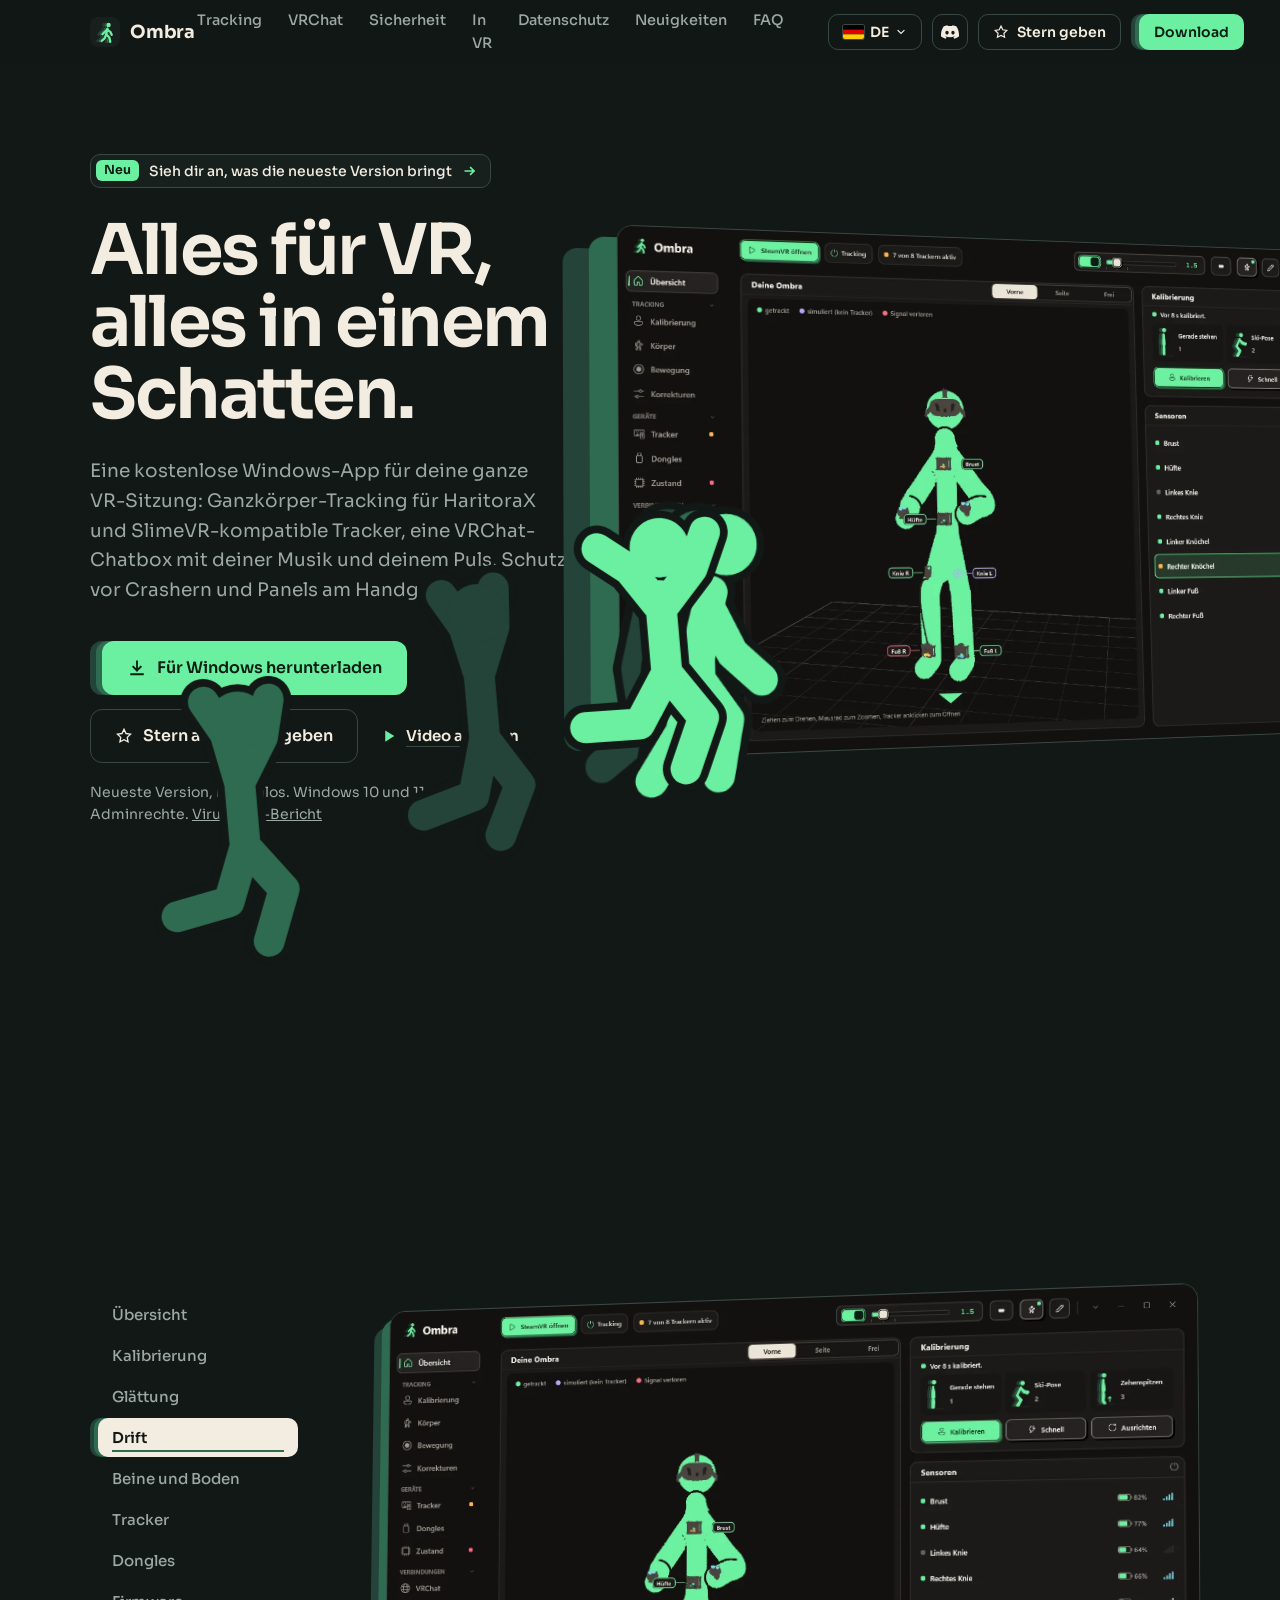
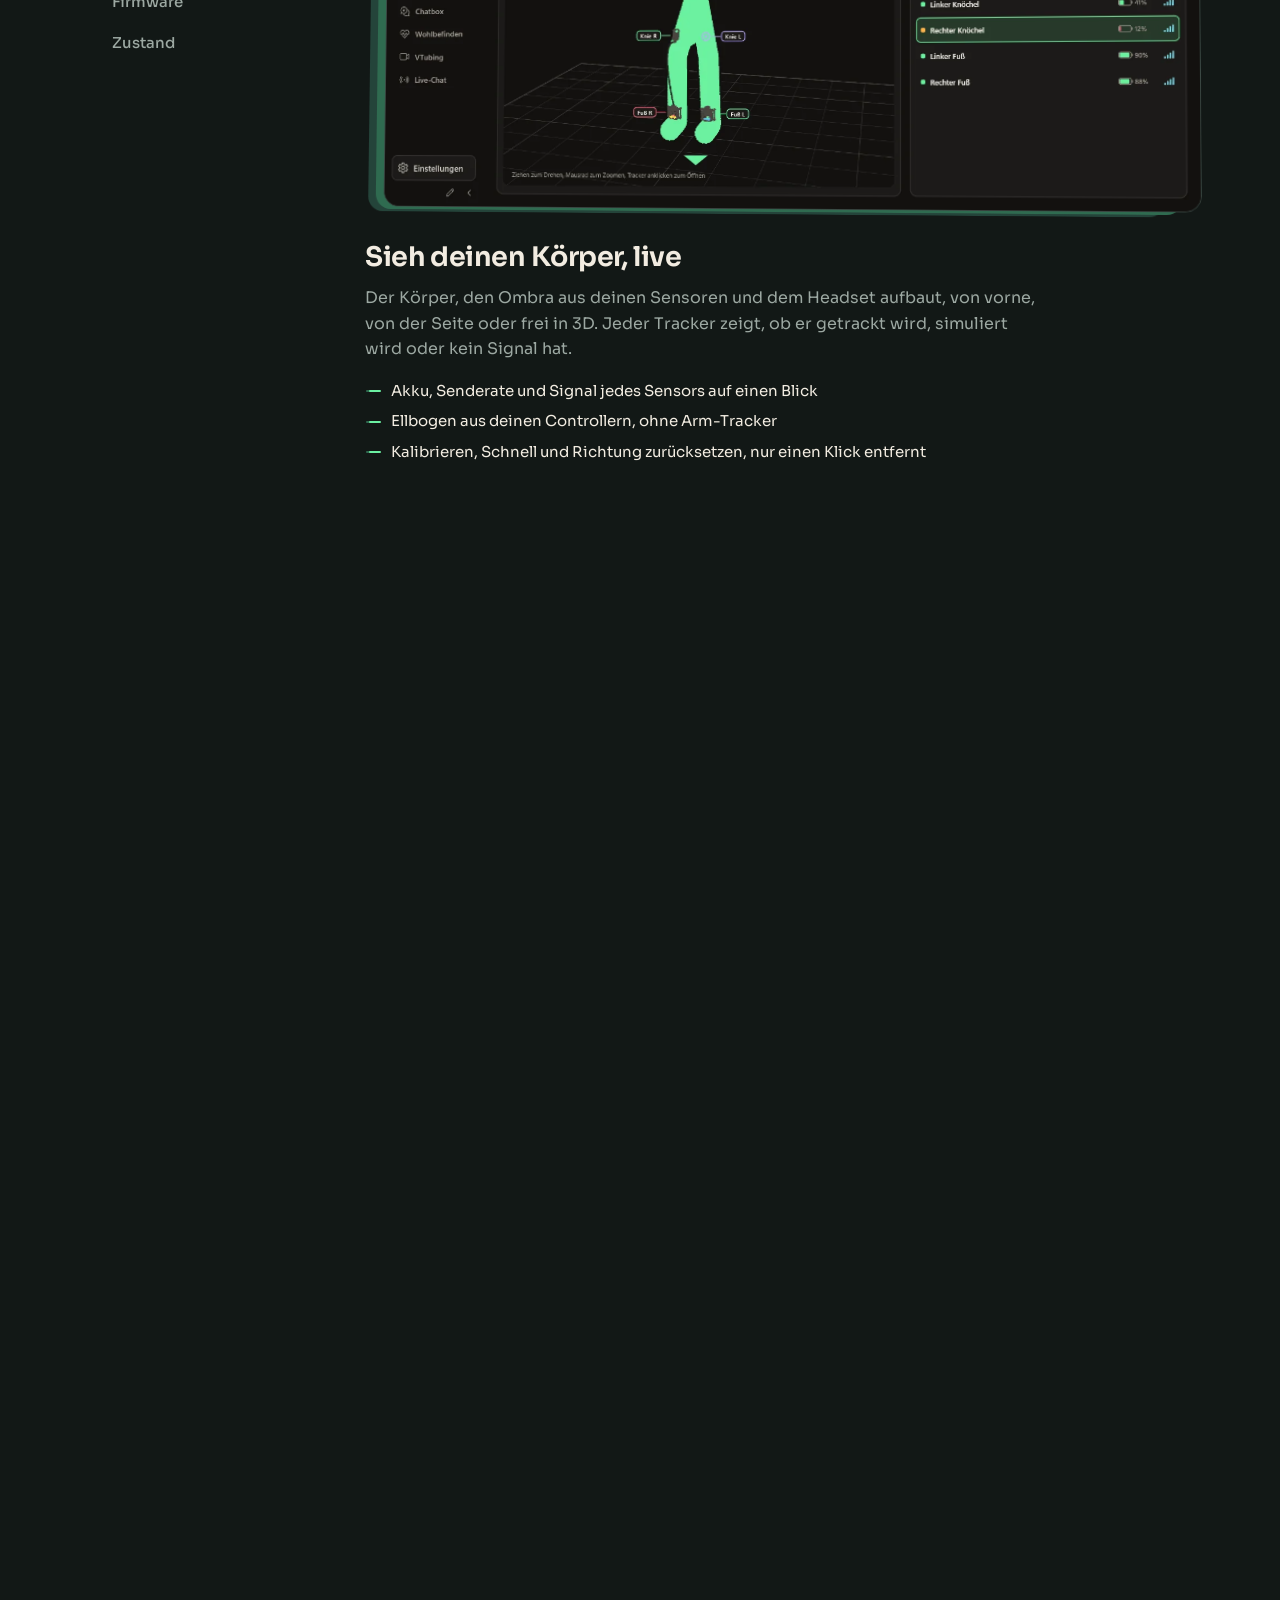
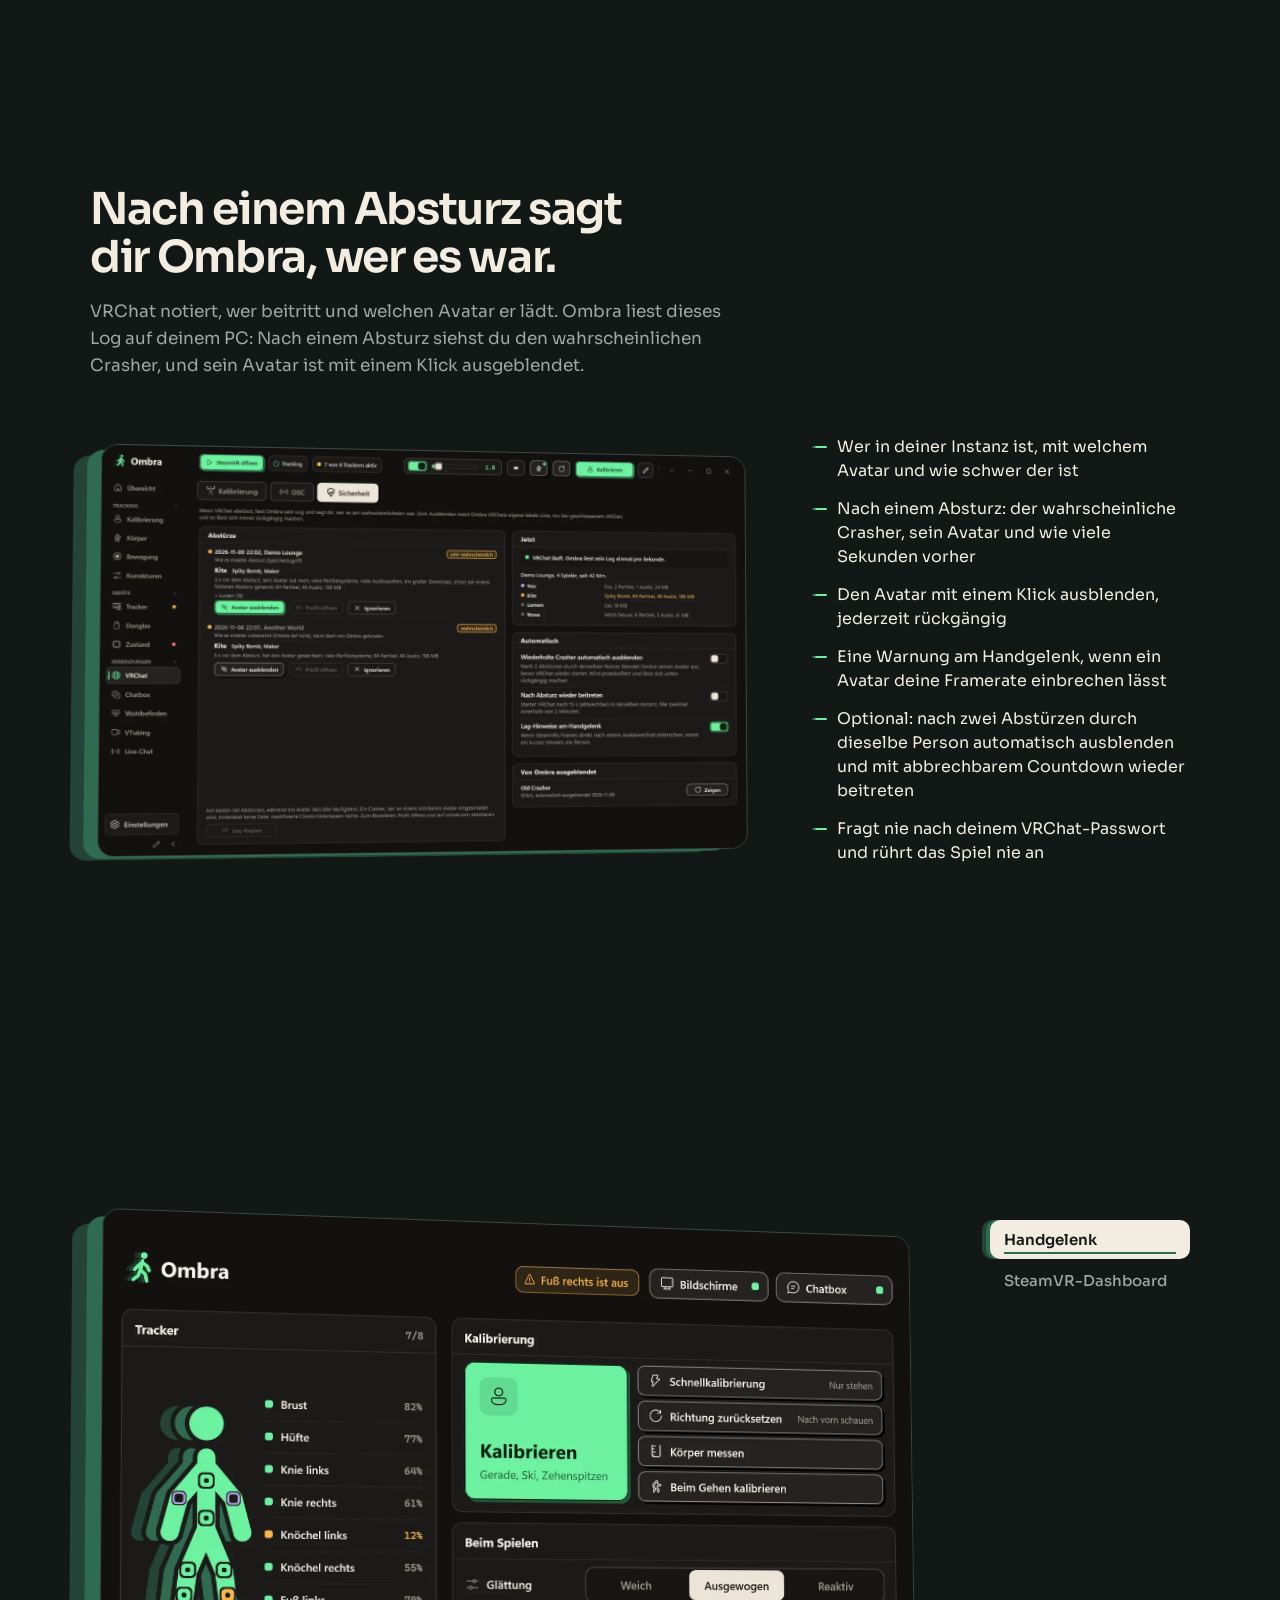
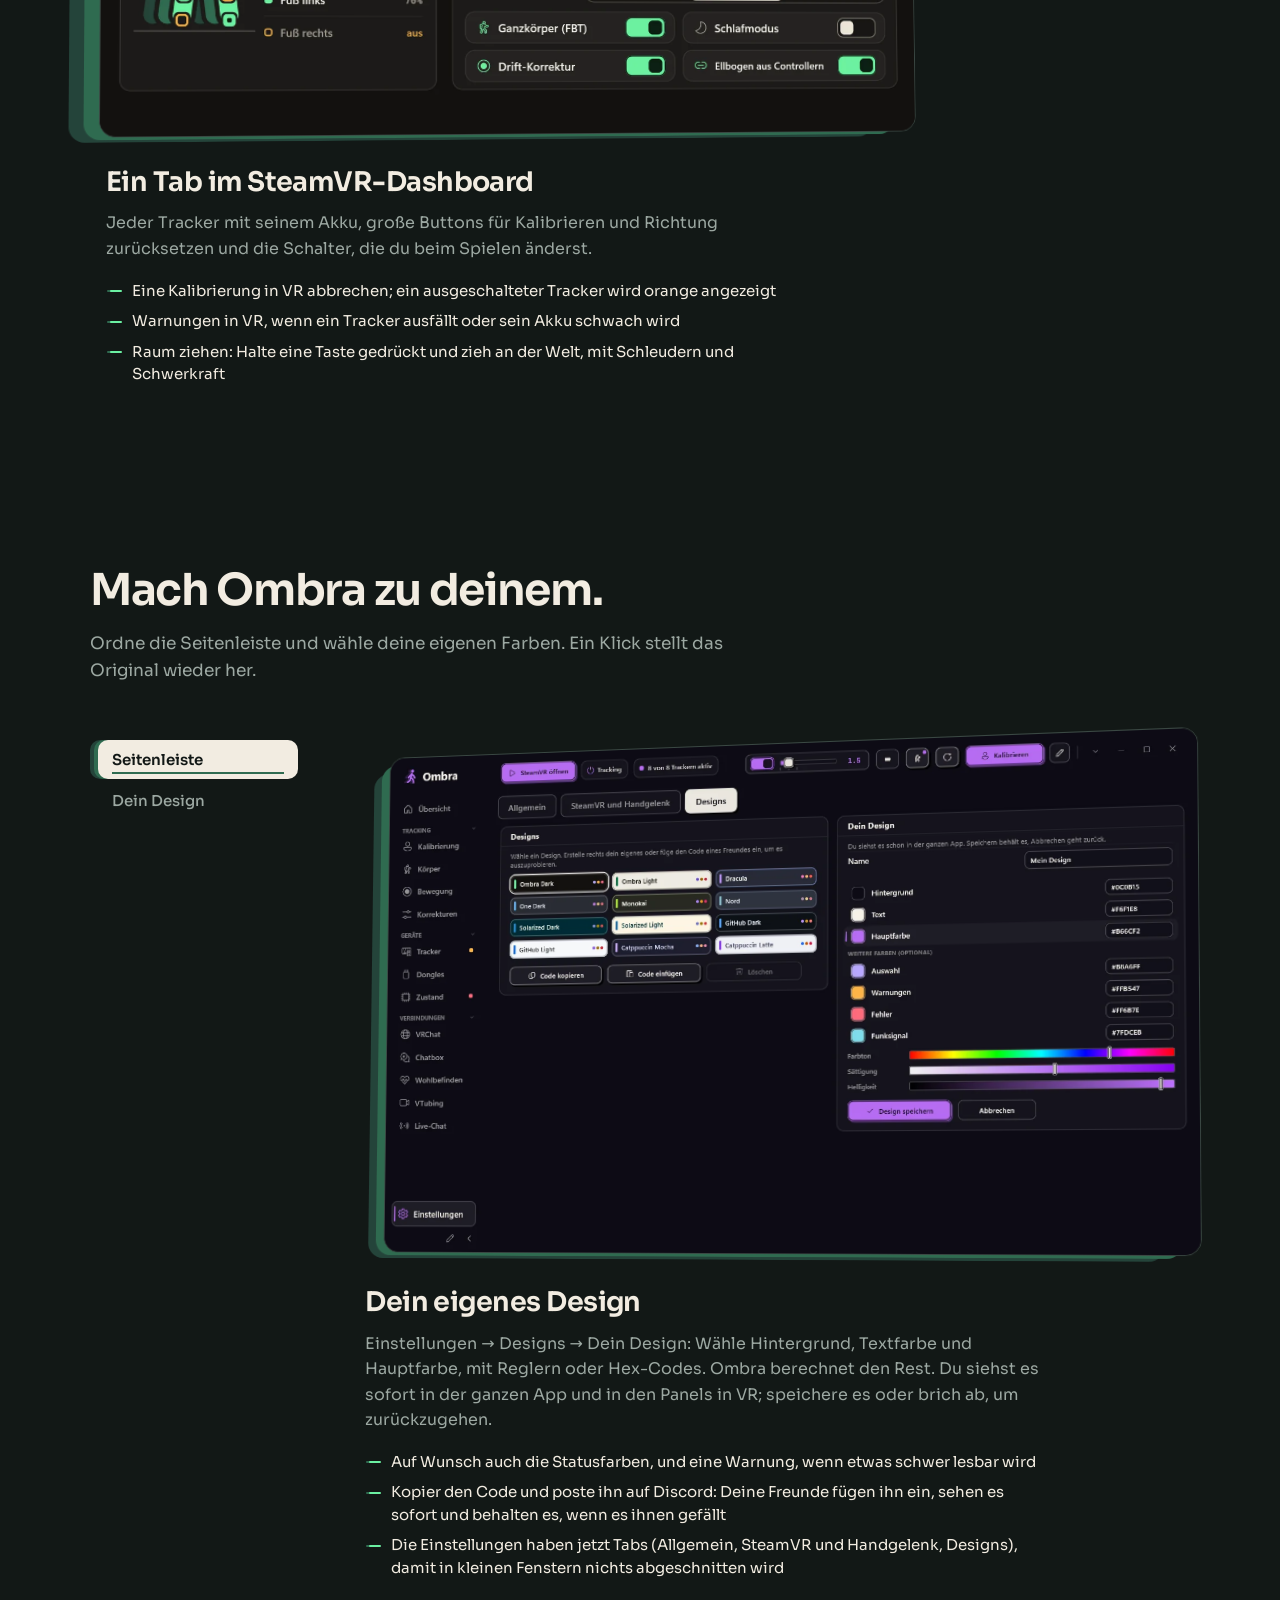
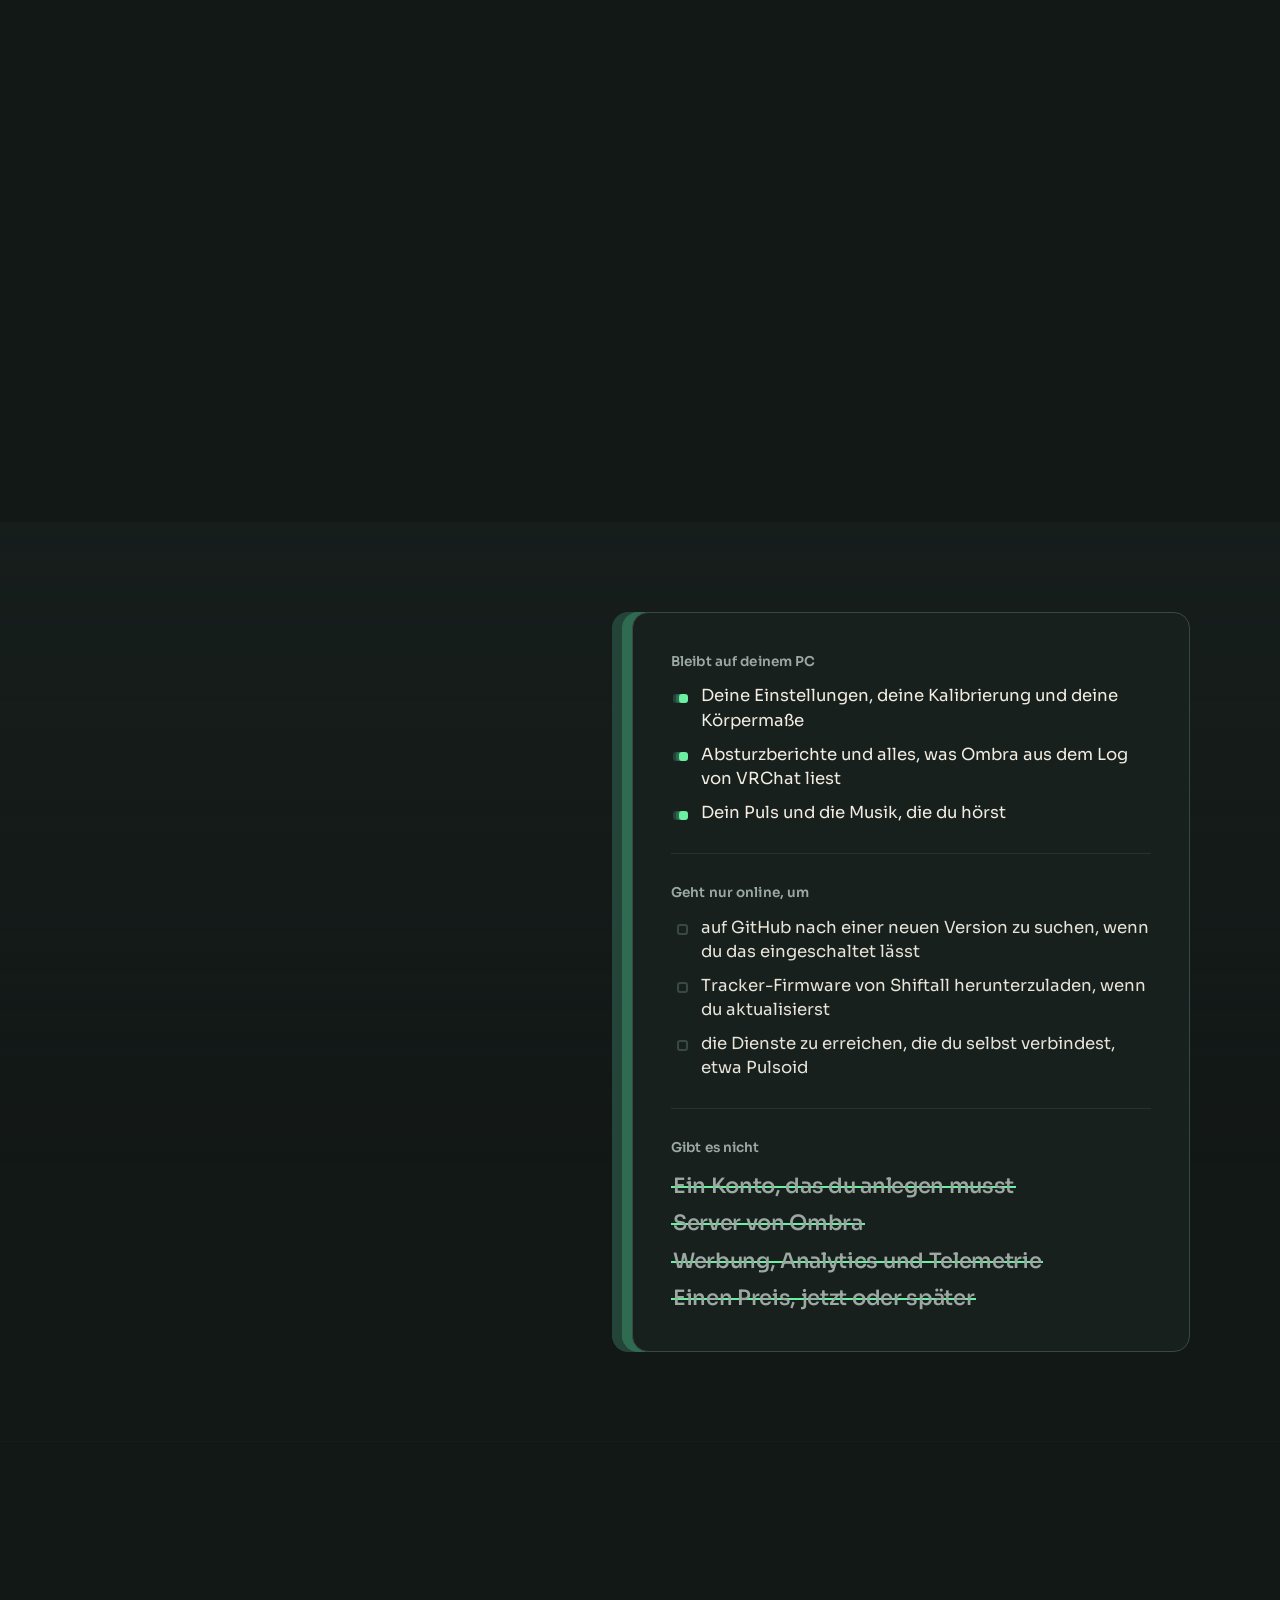
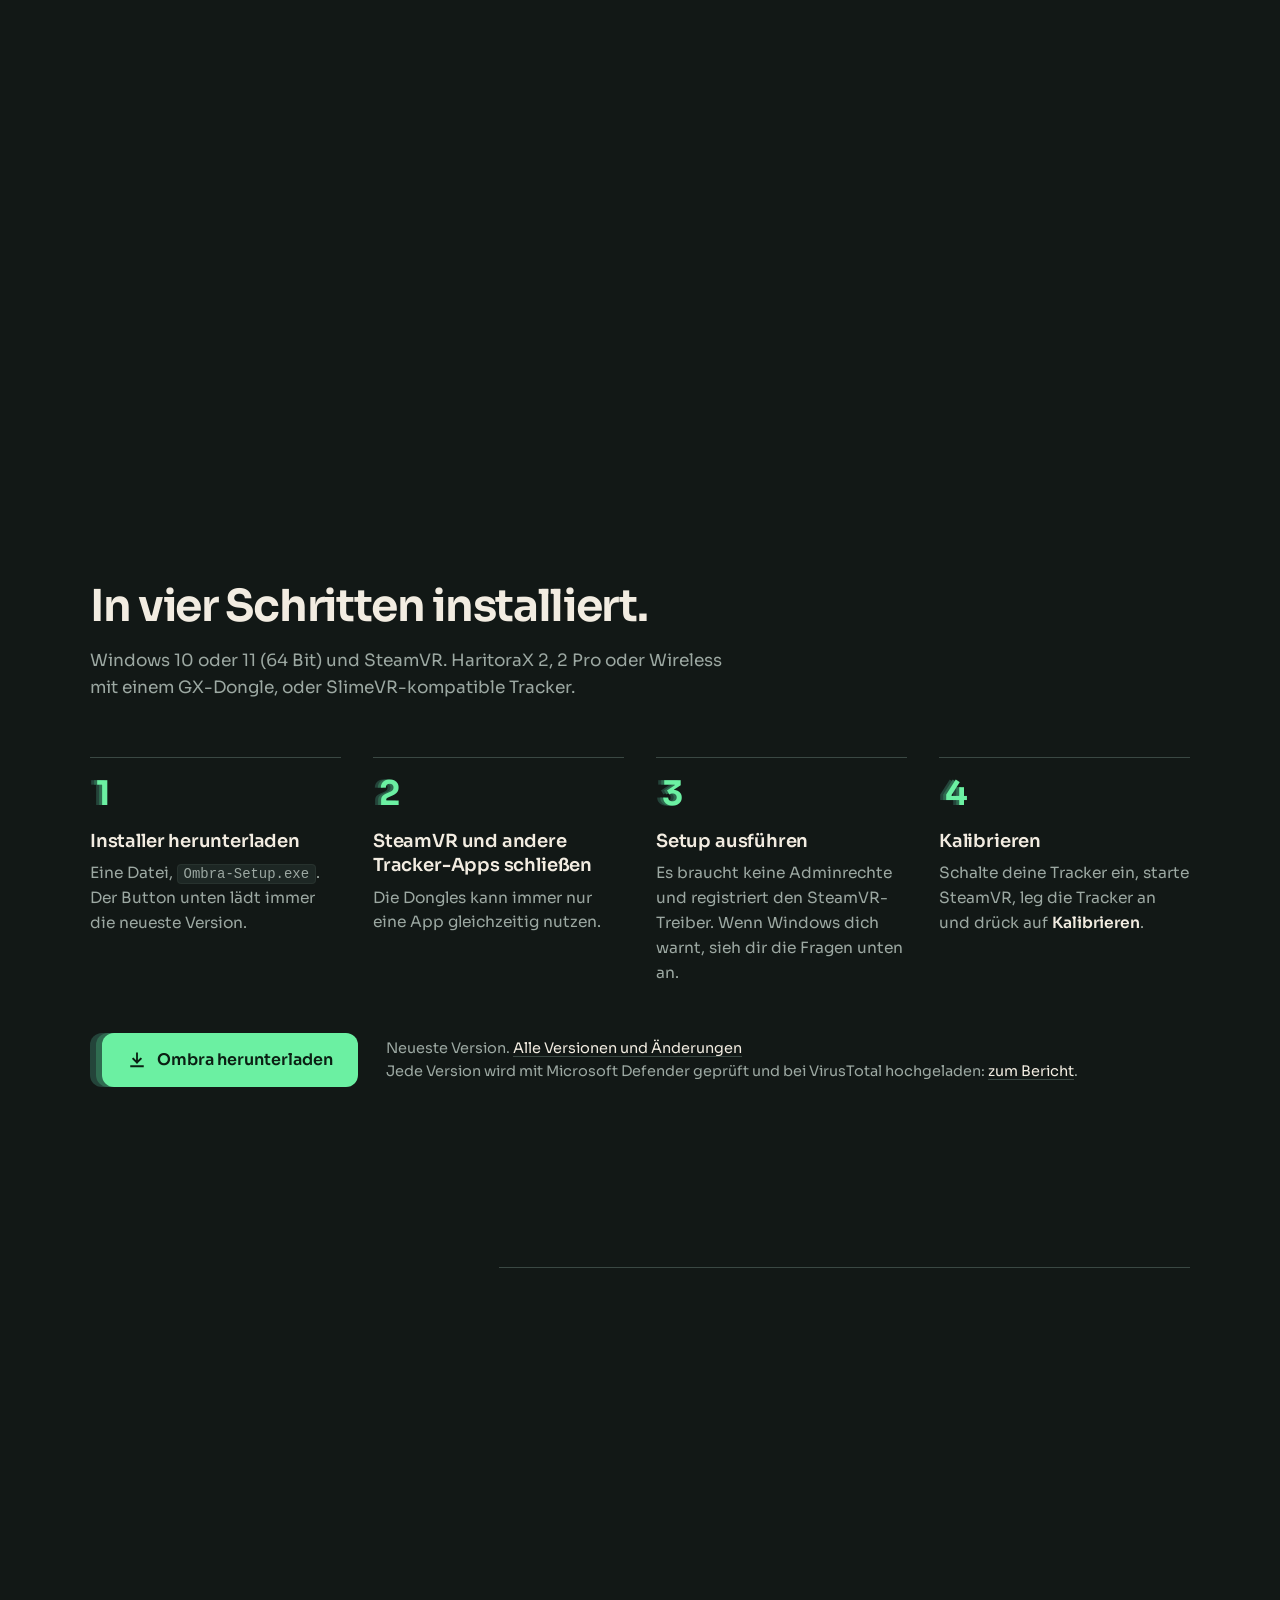
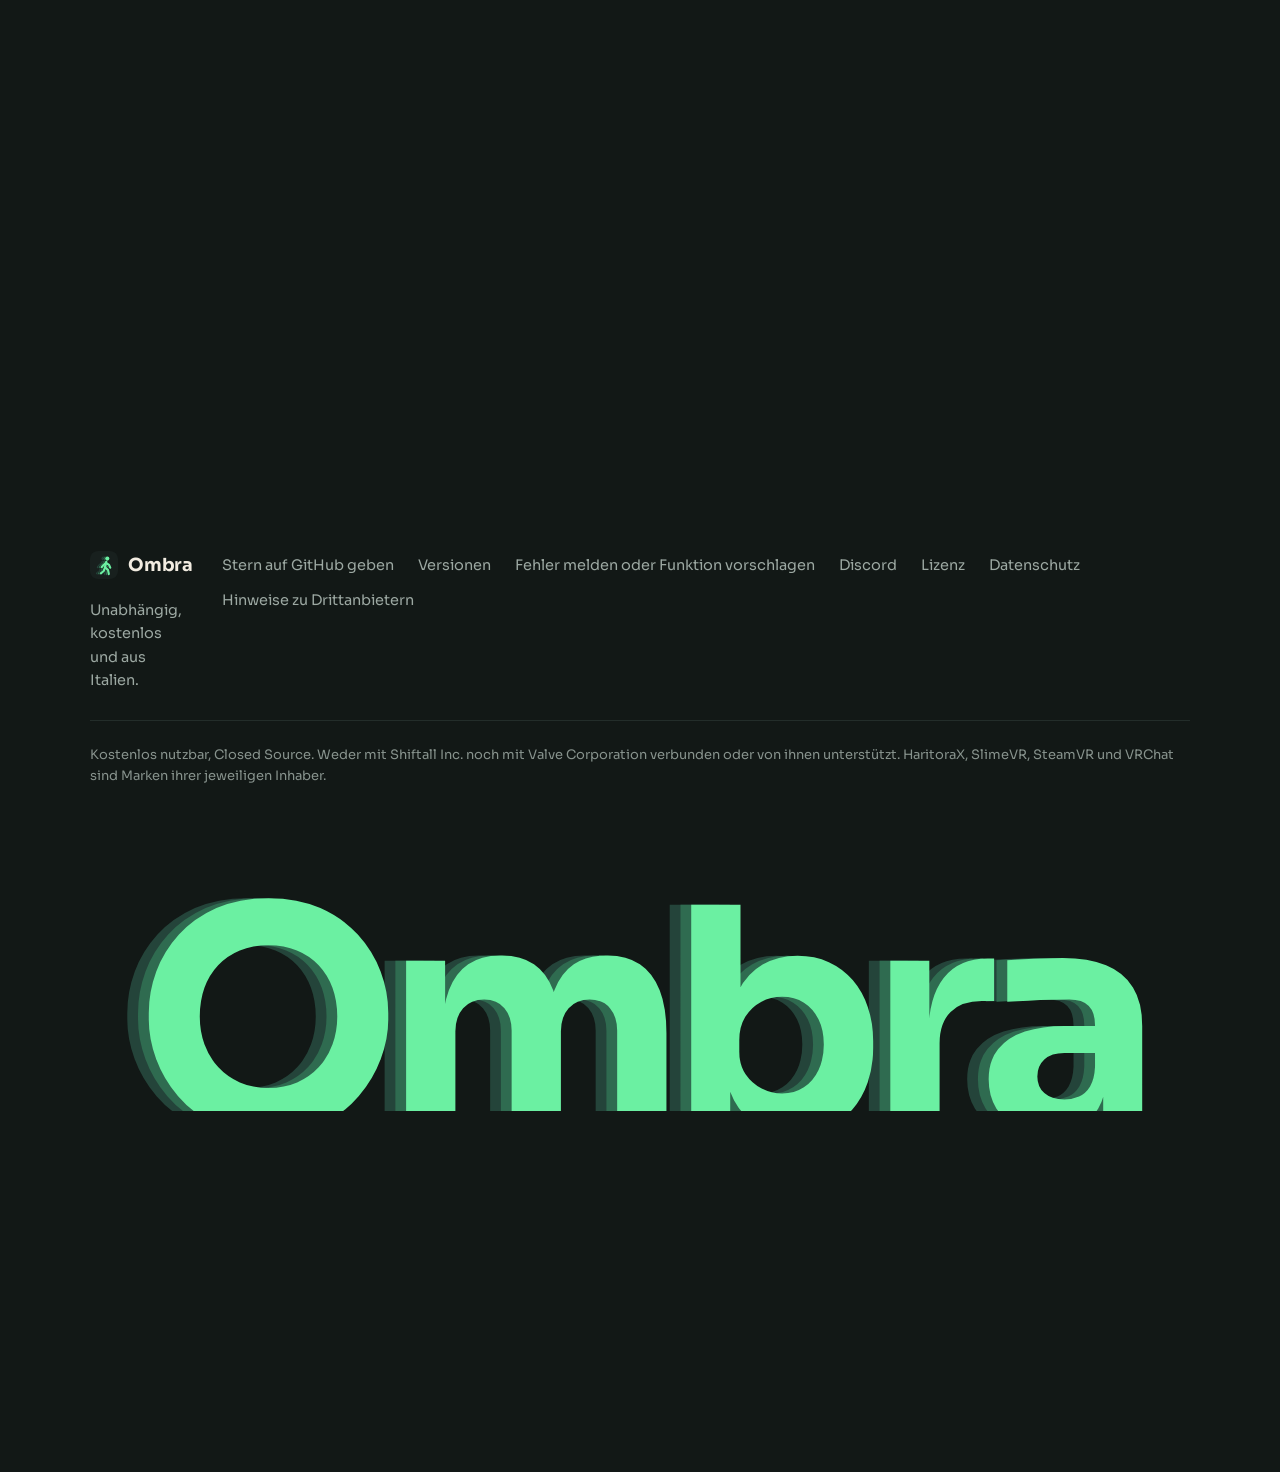
==== commit ee709b8b: "Ombra: project page and website" ====
--- a/site/de/index.html
+++ b/site/de/index.html
@@ -1,6 +1,6 @@
 <!DOCTYPE html>
 <!-- Template: texts live in site/i18n/<lang>.json; build with python tools/make_site.py.
-     The page is one story: what Ombra is (hero), the four things it does (chapters, each with its
+     The page is one story: what Ombra is (hero), the things it does (chapters, each with its
      own screenshots), the small things, the privacy promise, install, the questions left. Nothing is
      said twice. -->
 <html lang="de" data-t-menu-open="Menü öffnen" data-t-menu-close="Menü schließen" data-t-version="Version {v}">
@@ -50,19 +50,20 @@
 <link rel="apple-touch-icon" href="../assets/apple-touch-icon.png">
 <link rel="preload" href="../assets/fonts/sora.woff2" as="font" type="font/woff2" crossorigin>
 <link rel="preconnect" href="https://api.github.com" crossorigin>
-<link rel="stylesheet" href="../style.css?v=13">
+<link rel="stylesheet" href="../style.css?v=22">
 <script>
   // entrance animations hide content until main.js plays them; if it never does, show everything
   document.documentElement.classList.add("js");
   setTimeout(function () { var h = document.documentElement; if (!h.classList.contains("loaded")) h.classList.remove("js"); }, 3000);
 </script>
-<script type="application/ld+json">{"@context":"https://schema.org","@type":"SoftwareApplication","name":"Ombra","operatingSystem":"Windows 10, Windows 11","applicationCategory":"UtilitiesApplication","description":"Kostenlose Windows-App für HaritoraX und SlimeVR: Ganzkörper-Tracking (FBT) in SteamVR, VRChat-Chatbox mit Puls und Schutz vor Crashern. Ohne Konto.","inLanguage":"de","featureList":["Ganzkörper-Tracking, das sich wie dein Schatten bewegt.","Sieh deinen Körper, live","Kalibrierung in drei Posen","Glättung nach deinem Geschmack","Drift? Erledigt sich beim Spielen","Beine, Füße und Boden","Jeder Tracker im Detail","Dongles und Funkkanäle","Firmware, im selben Fenster","Liegt es am Funk oder an deinem PC?","Deine VRChat-Chatbox, mit deiner Musik und deinem Herzschlag.","Deine eigene Chatbox","Gemacht für VRChat","Abgestürzt? Ombra sagt dir, wer es war.","Das Headset bleibt auf.","Eine Uhr am Handgelenk","Ein Tab im SteamVR-Dashboard","Und die kleinen Dinge.","Leicht und nativ","Deine Schnellleiste","Updates mit einem Klick","Weiter, wo du aufgehört hast"],"downloadUrl":"https://github.com/thadoom/ombra/releases/latest/download/Ombra-Setup.exe","offers":{"@type":"Offer","price":"0","priceCurrency":"USD"},"screenshot":["https://thadoom.github.io/ombra/assets/screens/home.de.webp","https://thadoom.github.io/ombra/assets/screens/calib.de.webp","https://thadoom.github.io/ombra/assets/screens/tuning.de.webp","https://thadoom.github.io/ombra/assets/screens/tuning-drift.de.webp","https://thadoom.github.io/ombra/assets/screens/tuning-body.de.webp","https://thadoom.github.io/ombra/assets/screens/trackers.de.webp","https://thadoom.github.io/ombra/assets/screens/dongles.de.webp","https://thadoom.github.io/ombra/assets/screens/firmware.de.webp","https://thadoom.github.io/ombra/assets/screens/health.de.webp","https://thadoom.github.io/ombra/assets/screens/chatbox.de.webp","https://thadoom.github.io/ombra/assets/screens/vrchat.de.webp","https://thadoom.github.io/ombra/assets/screens/safety.de.webp","https://thadoom.github.io/ombra/assets/screens/wrist.de.webp","https://thadoom.github.io/ombra/assets/screens/dashboard.de.webp"],"image":"https://thadoom.github.io/ombra/assets/og.png","isAccessibleForFree":true,"author":{"@type":"Person","name":"thadoom","url":"https://github.com/thadoom"},"license":"https://thadoom.github.io/ombra/legal.html#license","url":"https://thadoom.github.io/ombra/de/"}</script>
-<script type="application/ld+json">{"@context":"https://schema.org","@type":"FAQPage","inLanguage":"de","mainEntity":[{"@type":"Question","name":"Brauche ich noch Shiftall VR Manager?","acceptedAnswer":{"@type":"Answer","text":"Nein. Ombra liest die Dongles selbst, koppelt Tracker und aktualisiert die Firmware mit Shiftalls Originaldateien. Lass VR Manager geschlossen, solange Ombra läuft."}},{"@type":"Question","name":"Welche Tracker und Dongles funktionieren?","acceptedAnswer":{"@type":"Answer","text":"HaritoraX 2, 2 Pro und Wireless über GX2- oder GX6-Dongles sowie SlimeVR-kompatible Tracker über WLAN oder einen USB-Empfänger, zum Beispiel Butterfly und Smol Slime. Lighthouse-Tracker wie Vive-Tracker lassen sich an einer Quest ausrichten, und Ombra kann auch andere IMU-Tracker in SteamVR glätten. HaritoraX 1 (mit Kabeln) wird nicht unterstützt."}},{"@type":"Question","name":"Funktioniert Ombra mit einer Quest?","acceptedAnswer":{"@type":"Answer","text":"Ja. Mit einem PC über SteamVR: Link, Air Link, Virtual Desktop oder Steam Link. Läuft VRChat direkt auf der Quest, sendet Ombra deinen Körper per OSC von deinem PC aus, ohne SteamVR."}},{"@type":"Question","name":"Warum warnt mich Windows vor dem Installer?","acceptedAnswer":{"@type":"Answer","text":"Der Installer ist noch nicht codesigniert, deshalb kennt SmartScreen ihn nicht. Klicke auf Weitere Informationen und dann auf Trotzdem ausführen. Das Setup installiert in deinen Benutzerordner und braucht keine Adminrechte."}},{"@type":"Question","name":"Wie erscheint Ombra in SteamVR?","acceptedAnswer":{"@type":"Answer","text":"Das Setup installiert Ombras eigenen SteamVR-Treiber. Deine Tracker erscheinen in SteamVR mit bereits zugewiesenen Rollen (Hüfte, Brust, Knie, Füße, Ellbogen), und SteamVR startet Ombra für dich."}},{"@type":"Question","name":"Greift Ombra in mein Headset, meine Controller oder Basisstationen ein?","acceptedAnswer":{"@type":"Answer","text":"Nein. Lighthouse-Geräte, Headsets und Controller werden nie verändert. Der Treiber erstellt nur Ombras virtuelle Tracker und glättet andere IMU-Tracker, aber nur, wenn du das einschaltest."}},{"@type":"Question","name":"Kann ich Ombra ohne Tracker ausprobieren?","acceptedAnswer":{"@type":"Answer","text":"Ja. Starte Ombra.exe --demo für acht Demo-Tracker an einem GX2 und einem GX6. Die Demo greift nie auf COM-Ports, Bluetooth, SteamVR oder deine Einstellungen zu."}},{"@type":"Question","name":"Welche Sprachen spricht Ombra?","acceptedAnswer":{"@type":"Answer","text":"Die App und diese Website gibt es auf Englisch, Italienisch, Deutsch, Französisch, Spanisch, brasilianischem Portugiesisch, Japanisch, Koreanisch, vereinfachtem Chinesisch und Russisch. Ombra übernimmt deine Windows-Sprache, und in den Einstellungen kannst du sie ändern."}},{"@type":"Question","name":"Gehört Ombra zu Shiftall oder Valve?","acceptedAnswer":{"@type":"Answer","text":"Nein. Ombra ist ein unabhängiges Projekt, kostenlos zum Herunterladen und Nutzen. Der Quellcode ist nicht öffentlich; Funktionen, Erweiterungen und Übersetzungen kannst du auf GitHub vorschlagen."}}]}</script>
+<script type="application/ld+json">{"@context":"https://schema.org","@type":"SoftwareApplication","name":"Ombra","operatingSystem":"Windows 10, Windows 11","applicationCategory":"UtilitiesApplication","description":"Kostenlose Windows-App für HaritoraX und SlimeVR: Ganzkörper-Tracking (FBT) in SteamVR, VRChat-Chatbox mit Puls und Schutz vor Crashern. Ohne Konto.","inLanguage":"de","featureList":["Ganzkörper-Tracking, das sich wie dein Schatten bewegt.","Sieh deinen Körper, live","Kalibrierung in drei Posen","Glättung nach deinem Geschmack","Drift? Erledigt sich beim Spielen","Beine, Füße und Boden","Jeder Tracker im Detail","Dongles und Funkkanäle","Firmware, im selben Fenster","Liegt es am Funk oder an deinem PC?","Deine VRChat-Chatbox, mit deiner Musik und deinem Herzschlag.","Deine eigene Chatbox","Gemacht für VRChat","Nach einem Absturz sagt dir Ombra, wer es war.","Das Headset bleibt auf.","Eine Schaltzentrale am Handgelenk","Ein Tab im SteamVR-Dashboard","Mach Ombra zu deinem.","Deine eigene Seitenleiste","Dein eigenes Design","Und die kleinen Dinge.","Leicht und nativ","Deine Schnellleiste","Updates mit einem Klick","Weiter, wo du aufgehört hast"],"downloadUrl":"https://github.com/thadoom/ombra/releases/latest/download/Ombra-Setup.exe","offers":{"@type":"Offer","price":"0","priceCurrency":"USD"},"screenshot":["https://thadoom.github.io/ombra/assets/screens/home.de.webp","https://thadoom.github.io/ombra/assets/screens/calib.de.webp","https://thadoom.github.io/ombra/assets/screens/tuning.de.webp","https://thadoom.github.io/ombra/assets/screens/tuning-drift.de.webp","https://thadoom.github.io/ombra/assets/screens/tuning-body.de.webp","https://thadoom.github.io/ombra/assets/screens/trackers.de.webp","https://thadoom.github.io/ombra/assets/screens/dongles.de.webp","https://thadoom.github.io/ombra/assets/screens/firmware.de.webp","https://thadoom.github.io/ombra/assets/screens/health.de.webp","https://thadoom.github.io/ombra/assets/screens/chatbox.de.webp","https://thadoom.github.io/ombra/assets/screens/vrchat.de.webp","https://thadoom.github.io/ombra/assets/screens/safety.de.webp","https://thadoom.github.io/ombra/assets/screens/wrist.de.webp","https://thadoom.github.io/ombra/assets/screens/dashboard.de.webp","https://thadoom.github.io/ombra/assets/screens/sidebar.de.webp","https://thadoom.github.io/ombra/assets/screens/themes.de.webp"],"image":"https://thadoom.github.io/ombra/assets/og.png","isAccessibleForFree":true,"author":{"@type":"Person","name":"thadoom","url":"https://github.com/thadoom"},"license":"https://thadoom.github.io/ombra/legal.html#license","url":"https://thadoom.github.io/ombra/de/"}</script>
+<script type="application/ld+json">{"@context":"https://schema.org","@type":"FAQPage","inLanguage":"de","mainEntity":[{"@type":"Question","name":"Brauche ich noch eine andere App für meine Tracker?","acceptedAnswer":{"@type":"Answer","text":"Nein. Ombra liest die Dongles selbst, koppelt Tracker und aktualisiert die Firmware mit Shiftalls Originaldateien. Lass andere Tracker-Apps geschlossen, solange Ombra läuft."}},{"@type":"Question","name":"Welche Tracker und Dongles funktionieren?","acceptedAnswer":{"@type":"Answer","text":"HaritoraX 2, 2 Pro und Wireless über GX2- oder GX6-Dongles sowie SlimeVR-kompatible Tracker über WLAN oder einen USB-Empfänger, zum Beispiel Butterfly und Smol Slime. Lighthouse-Tracker wie Vive-Tracker lassen sich an einer Quest ausrichten, und Ombra kann auch andere IMU-Tracker in SteamVR glätten. HaritoraX 1 (mit Kabeln) wird nicht unterstützt."}},{"@type":"Question","name":"Funktioniert Ombra mit einer Quest?","acceptedAnswer":{"@type":"Answer","text":"Ja. Mit einem PC über SteamVR, per Kabel oder kabellos. Läuft VRChat direkt auf der Quest, sendet Ombra deinen Körper per OSC von deinem PC aus, ohne SteamVR."}},{"@type":"Question","name":"Warum warnt mich Windows vor dem Installer?","acceptedAnswer":{"@type":"Answer","text":"Der Installer ist noch nicht codesigniert, deshalb kennt SmartScreen ihn nicht. Klicke auf Weitere Informationen und dann auf Trotzdem ausführen. Das Setup installiert in deinen Benutzerordner und braucht keine Adminrechte."}},{"@type":"Question","name":"Wie erscheint Ombra in SteamVR?","acceptedAnswer":{"@type":"Answer","text":"Das Setup installiert Ombras eigenen SteamVR-Treiber. Deine Tracker erscheinen in SteamVR mit bereits zugewiesenen Rollen (Hüfte, Brust, Knie, Füße, Ellbogen), und SteamVR startet Ombra für dich."}},{"@type":"Question","name":"Greift Ombra in mein Headset, meine Controller oder Basisstationen ein?","acceptedAnswer":{"@type":"Answer","text":"Nein. Lighthouse-Geräte, Headsets und Controller werden nie verändert. Der Treiber erstellt nur Ombras virtuelle Tracker und glättet andere IMU-Tracker, aber nur, wenn du das einschaltest."}},{"@type":"Question","name":"Brauche ich Tracker?","acceptedAnswer":{"@type":"Answer","text":"Nein. Viele nutzen Ombra nur für die Chatbox, die VRChat-Werkzeuge und den Körper aus dem Headset. Wähle bei der Installation Keine Tracker, und Ombra fragt nie nach einem Dongle."}},{"@type":"Question","name":"Kann ich Ombra ohne Tracker ausprobieren?","acceptedAnswer":{"@type":"Answer","text":"Ja. Starte Ombra.exe --demo für acht Demo-Tracker an einem GX2 und einem GX6. Die Demo greift nie auf COM-Ports, Bluetooth, SteamVR oder deine Einstellungen zu."}},{"@type":"Question","name":"Welche Sprachen spricht Ombra?","acceptedAnswer":{"@type":"Answer","text":"Die App und diese Website gibt es auf Englisch, Italienisch, Deutsch, Französisch, Spanisch, brasilianischem Portugiesisch, Japanisch, Koreanisch, vereinfachtem Chinesisch und Russisch. Ombra übernimmt deine Windows-Sprache, und in den Einstellungen kannst du sie ändern."}},{"@type":"Question","name":"Gehört Ombra zu Shiftall oder Valve?","acceptedAnswer":{"@type":"Answer","text":"Nein. Ombra ist ein unabhängiges Projekt, kostenlos zum Herunterladen und Nutzen. Der Quellcode ist nicht öffentlich; Funktionen, Erweiterungen und Übersetzungen kannst du auf GitHub vorschlagen."}},{"@type":"Question","name":"Wurde KI benutzt, um Ombra zu entwickeln?","acceptedAnswer":{"@type":"Answer","text":"Ja. Ombra wird von einem einzelnen Entwickler mit KI-Werkzeugen gemacht, vor allem Claude von Anthropic: für Recherche, Code, Tests und Übersetzungen. Was Ombra tut, entscheidet der Entwickler, und jede Version gibt er selbst frei. Keine KI-Bildgeneratoren: Die Screenshots sind echte Aufnahmen der App. In Ombra selbst nutzt nur das optionale Diktieren in die Chatbox KI: Das Whisper-Modell läuft auf deinem PC, und deine Stimme verlässt ihn nie."}}]}</script>
 </head>
 <body>
 <a class="skip" href="#main">Zum Inhalt springen</a>
 
 <header class="nav" id="top">
+  <div class="nav-bg" aria-hidden="true"></div>
   <div class="wrap nav-in">
     <a class="brand" href="#top" aria-label="Ombra, zurück nach oben"><img src="../assets/logo.svg" alt="" width="30" height="30"><span>Ombra</span></a>
     <nav aria-label="Hauptnavigation">
@@ -72,11 +73,13 @@
         <li><a href="#safety">Sicherheit</a></li>
         <li><a href="#in-vr">In VR</a></li>
         <li><a href="#privacy">Datenschutz</a></li>
+        <li><a href="#news">Neuigkeiten</a></li>
         <li><a href="#faq">FAQ</a></li>
       </ul>
     </nav>
     <div class="nav-actions">
 <details class="langs"><summary class="btn btn-quiet btn-sm" aria-label="Sprache"><svg class="flag" aria-hidden="true" viewBox="0 0 30 20" width="21" height="14"><rect x="0" y="0.00" width="30" height="6.72" fill="#000000"/><rect x="0" y="6.67" width="30" height="6.72" fill="#dd0000"/><rect x="0" y="13.33" width="30" height="6.72" fill="#ffce00"/></svg><span>DE</span><svg aria-hidden="true" class="chev" viewBox="0 0 24 24" width="12" height="12"><path d="M6 9l6 6 6-6" fill="none" stroke="currentColor" stroke-width="2.4" stroke-linecap="square" stroke-linejoin="miter"/></svg></summary><ul class="langs-menu"><li><a href="../" hreflang="en" lang="en"><svg class="flag" aria-hidden="true" viewBox="0 0 30 20" width="21" height="14"><rect width="30" height="20" fill="#012169"/><path d="M0 0L30 20M30 0L0 20" stroke="#fff" stroke-width="4"/><path d="M0 0L30 20M30 0L0 20" stroke="#c8102e" stroke-width="1.4"/><path d="M15 0V20M0 10H30" stroke="#fff" stroke-width="6"/><path d="M15 0V20M0 10H30" stroke="#c8102e" stroke-width="3.4"/></svg><span>English</span></a></li><li><a href="../it/" hreflang="it" lang="it"><svg class="flag" aria-hidden="true" viewBox="0 0 30 20" width="21" height="14"><rect x="0.00" y="0" width="10.05" height="20" fill="#009246"/><rect x="10.00" y="0" width="10.05" height="20" fill="#ffffff"/><rect x="20.00" y="0" width="10.05" height="20" fill="#ce2b37"/></svg><span>Italiano</span></a></li><li><a href="../de/" hreflang="de" lang="de" aria-current="true"><svg class="flag" aria-hidden="true" viewBox="0 0 30 20" width="21" height="14"><rect x="0" y="0.00" width="30" height="6.72" fill="#000000"/><rect x="0" y="6.67" width="30" height="6.72" fill="#dd0000"/><rect x="0" y="13.33" width="30" height="6.72" fill="#ffce00"/></svg><span>Deutsch</span></a></li><li><a href="../fr/" hreflang="fr" lang="fr"><svg class="flag" aria-hidden="true" viewBox="0 0 30 20" width="21" height="14"><rect x="0.00" y="0" width="10.05" height="20" fill="#0055a4"/><rect x="10.00" y="0" width="10.05" height="20" fill="#ffffff"/><rect x="20.00" y="0" width="10.05" height="20" fill="#ef4135"/></svg><span>Français</span></a></li><li><a href="../es/" hreflang="es" lang="es"><svg class="flag" aria-hidden="true" viewBox="0 0 30 20" width="21" height="14"><rect width="30" height="20" fill="#aa151b"/><rect y="5" width="30" height="10" fill="#f1bf00"/></svg><span>Español</span></a></li><li><a href="../pt/" hreflang="pt-BR" lang="pt-BR"><svg class="flag" aria-hidden="true" viewBox="0 0 30 20" width="21" height="14"><rect width="30" height="20" fill="#009c3b"/><polygon points="15,2.2 27.6,10 15,17.8 2.4,10" fill="#ffdf00"/><circle cx="15" cy="10" r="4.6" fill="#002776"/></svg><span>Português (Brasil)</span></a></li><li><a href="../ja/" hreflang="ja" lang="ja"><svg class="flag" aria-hidden="true" viewBox="0 0 30 20" width="21" height="14"><rect width="30" height="20" fill="#ffffff"/><circle cx="15" cy="10" r="6" fill="#bc002d"/></svg><span>日本語</span></a></li><li><a href="../ko/" hreflang="ko" lang="ko"><svg class="flag" aria-hidden="true" viewBox="0 0 30 20" width="21" height="14"><rect width="30" height="20" fill="#ffffff"/><g transform="rotate(33.7 15 10)"><path d="M10 10a5 5 0 0 1 10 0a2.5 2.5 0 0 1-5 0a2.5 2.5 0 0 0-5 0z" fill="#cd2e3a"/><path d="M20 10a5 5 0 0 1-10 0a2.5 2.5 0 0 1 5 0a2.5 2.5 0 0 0 5 0z" fill="#0047a0"/></g><g fill="#000"><rect x="3.4" y="3.2" width="4.6" height="1"/><rect x="3.4" y="4.8" width="4.6" height="1"/><rect x="22" y="14.2" width="4.6" height="1"/><rect x="22" y="15.8" width="4.6" height="1"/><rect x="22" y="3.2" width="4.6" height="1"/><rect x="3.4" y="15.8" width="4.6" height="1"/></g></svg><span>한국어</span></a></li><li><a href="../zh/" hreflang="zh-Hans" lang="zh-Hans"><svg class="flag" aria-hidden="true" viewBox="0 0 30 20" width="21" height="14"><rect width="30" height="20" fill="#de2910"/><polygon points="5.00,2.00 5.67,4.07 7.85,4.07 6.09,5.35 6.76,7.43 5.00,6.15 3.24,7.43 3.91,5.35 2.15,4.07 4.33,4.07" fill="#ffde00"/><polygon points="10.39,1.08 10.33,1.80 11.00,2.09 10.29,2.25 10.22,2.97 9.85,2.35 9.14,2.52 9.62,1.97 9.25,1.34 9.91,1.63" fill="#ffde00"/><polygon points="12.71,3.29 12.38,3.94 12.89,4.45 12.17,4.34 11.84,4.99 11.73,4.27 11.01,4.16 11.66,3.83 11.55,3.11 12.06,3.62" fill="#ffde00"/><polygon points="12.94,6.66 12.37,7.11 12.62,7.79 12.01,7.38 11.44,7.83 11.64,7.13 11.04,6.72 11.76,6.70 11.97,6.00 12.21,6.68" fill="#ffde00"/><polygon points="10.34,8.06 10.32,8.79 11.00,9.03 10.30,9.24 10.28,9.96 9.87,9.36 9.17,9.56 9.62,8.99 9.21,8.38 9.89,8.63" fill="#ffde00"/></svg><span>简体中文</span></a></li><li><a href="../ru/" hreflang="ru" lang="ru"><svg class="flag" aria-hidden="true" viewBox="0 0 30 20" width="21" height="14"><rect x="0" y="0.00" width="30" height="6.72" fill="#ffffff"/><rect x="0" y="6.67" width="30" height="6.72" fill="#0039a6"/><rect x="0" y="13.33" width="30" height="6.72" fill="#d52b1e"/></svg><span>Русский</span></a></li></ul></details>
+      <a class="btn btn-quiet btn-sm btn-icon nav-discord" href="https://discord.gg/vFejerFCWA" target="_blank" rel="noopener" aria-label="Ombra auf Discord" title="Discord"><svg class="i-discord" aria-hidden="true" viewBox="0 0 24 24" width="18" height="18"><path fill="currentColor" d="M20.32 4.37a19.8 19.8 0 0 0-4.89-1.52.07.07 0 0 0-.08.04c-.21.37-.44.86-.6 1.25a18.3 18.3 0 0 0-5.49 0 12.6 12.6 0 0 0-.62-1.25.08.08 0 0 0-.08-.04 19.7 19.7 0 0 0-4.88 1.52.07.07 0 0 0-.03.03C.53 9.05-.32 13.58.1 18.06a.08.08 0 0 0 .03.05 19.9 19.9 0 0 0 5.99 3.03.08.08 0 0 0 .09-.03c.46-.63.87-1.3 1.22-1.99a.08.08 0 0 0-.04-.1 13.1 13.1 0 0 1-1.87-.9.08.08 0 0 1 0-.12l.37-.3a.07.07 0 0 1 .08 0c3.93 1.8 8.18 1.8 12.06 0a.07.07 0 0 1 .08 0l.37.3a.08.08 0 0 1 0 .12c-.6.35-1.22.65-1.87.9a.08.08 0 0 0-.04.1c.36.7.77 1.36 1.22 1.99a.08.08 0 0 0 .09.03 19.8 19.8 0 0 0 6-3.03.08.08 0 0 0 .03-.05c.5-5.18-.84-9.68-3.55-13.66a.06.06 0 0 0-.03-.03ZM8.02 15.33c-1.18 0-2.16-1.08-2.16-2.42 0-1.33.96-2.42 2.16-2.42 1.21 0 2.18 1.1 2.16 2.42 0 1.34-.96 2.42-2.16 2.42Zm7.97 0c-1.18 0-2.15-1.08-2.15-2.42 0-1.33.95-2.42 2.15-2.42 1.21 0 2.18 1.1 2.16 2.42 0 1.34-.95 2.42-2.16 2.42Z"/></svg></a>
       <a class="btn btn-quiet btn-sm js-star" href="https://github.com/thadoom/ombra" target="_blank" rel="noopener">
         <svg class="i-star" aria-hidden="true" viewBox="0 0 24 24" width="16" height="16"><path d="m12 3.2 2.7 5.5 6 .9-4.35 4.25 1.03 6-5.38-2.83-5.38 2.83 1.03-6L3.3 9.6l6-.9Z"/></svg>
         Stern geben<span class="count" hidden></span>
@@ -91,9 +94,11 @@
     <a href="#safety">Sicherheit</a>
     <a href="#in-vr">In VR</a>
     <a href="#privacy">Datenschutz</a>
+    <a href="#news">Neuigkeiten</a>
     <a href="#install">Installation</a>
     <a href="#faq">FAQ</a>
     <a class="js-star" href="https://github.com/thadoom/ombra" target="_blank" rel="noopener">Stern auf GitHub geben</a>
+    <a class="m-discord" href="https://discord.gg/vFejerFCWA" target="_blank" rel="noopener"><svg class="i-discord" aria-hidden="true" viewBox="0 0 24 24" width="18" height="18"><path fill="currentColor" d="M20.32 4.37a19.8 19.8 0 0 0-4.89-1.52.07.07 0 0 0-.08.04c-.21.37-.44.86-.6 1.25a18.3 18.3 0 0 0-5.49 0 12.6 12.6 0 0 0-.62-1.25.08.08 0 0 0-.08-.04 19.7 19.7 0 0 0-4.88 1.52.07.07 0 0 0-.03.03C.53 9.05-.32 13.58.1 18.06a.08.08 0 0 0 .03.05 19.9 19.9 0 0 0 5.99 3.03.08.08 0 0 0 .09-.03c.46-.63.87-1.3 1.22-1.99a.08.08 0 0 0-.04-.1 13.1 13.1 0 0 1-1.87-.9.08.08 0 0 1 0-.12l.37-.3a.07.07 0 0 1 .08 0c3.93 1.8 8.18 1.8 12.06 0a.07.07 0 0 1 .08 0l.37.3a.08.08 0 0 1 0 .12c-.6.35-1.22.65-1.87.9a.08.08 0 0 0-.04.1c.36.7.77 1.36 1.22 1.99a.08.08 0 0 0 .09.03 19.8 19.8 0 0 0 6-3.03.08.08 0 0 0 .03-.05c.5-5.18-.84-9.68-3.55-13.66a.06.06 0 0 0-.03-.03ZM8.02 15.33c-1.18 0-2.16-1.08-2.16-2.42 0-1.33.96-2.42 2.16-2.42 1.21 0 2.18 1.1 2.16 2.42 0 1.34-.96 2.42-2.16 2.42Zm7.97 0c-1.18 0-2.15-1.08-2.15-2.42 0-1.33.95-2.42 2.15-2.42 1.21 0 2.18 1.1 2.16 2.42 0 1.34-.95 2.42-2.16 2.42Z"/></svg>Dem Discord beitreten</a>
     <div class="langs-mobile"><a href="../" hreflang="en" lang="en"><svg class="flag" aria-hidden="true" viewBox="0 0 30 20" width="21" height="14"><rect width="30" height="20" fill="#012169"/><path d="M0 0L30 20M30 0L0 20" stroke="#fff" stroke-width="4"/><path d="M0 0L30 20M30 0L0 20" stroke="#c8102e" stroke-width="1.4"/><path d="M15 0V20M0 10H30" stroke="#fff" stroke-width="6"/><path d="M15 0V20M0 10H30" stroke="#c8102e" stroke-width="3.4"/></svg><span>English</span></a><a href="../it/" hreflang="it" lang="it"><svg class="flag" aria-hidden="true" viewBox="0 0 30 20" width="21" height="14"><rect x="0.00" y="0" width="10.05" height="20" fill="#009246"/><rect x="10.00" y="0" width="10.05" height="20" fill="#ffffff"/><rect x="20.00" y="0" width="10.05" height="20" fill="#ce2b37"/></svg><span>Italiano</span></a><a href="../fr/" hreflang="fr" lang="fr"><svg class="flag" aria-hidden="true" viewBox="0 0 30 20" width="21" height="14"><rect x="0.00" y="0" width="10.05" height="20" fill="#0055a4"/><rect x="10.00" y="0" width="10.05" height="20" fill="#ffffff"/><rect x="20.00" y="0" width="10.05" height="20" fill="#ef4135"/></svg><span>Français</span></a><a href="../es/" hreflang="es" lang="es"><svg class="flag" aria-hidden="true" viewBox="0 0 30 20" width="21" height="14"><rect width="30" height="20" fill="#aa151b"/><rect y="5" width="30" height="10" fill="#f1bf00"/></svg><span>Español</span></a><a href="../pt/" hreflang="pt-BR" lang="pt-BR"><svg class="flag" aria-hidden="true" viewBox="0 0 30 20" width="21" height="14"><rect width="30" height="20" fill="#009c3b"/><polygon points="15,2.2 27.6,10 15,17.8 2.4,10" fill="#ffdf00"/><circle cx="15" cy="10" r="4.6" fill="#002776"/></svg><span>Português (Brasil)</span></a><a href="../ja/" hreflang="ja" lang="ja"><svg class="flag" aria-hidden="true" viewBox="0 0 30 20" width="21" height="14"><rect width="30" height="20" fill="#ffffff"/><circle cx="15" cy="10" r="6" fill="#bc002d"/></svg><span>日本語</span></a><a href="../ko/" hreflang="ko" lang="ko"><svg class="flag" aria-hidden="true" viewBox="0 0 30 20" width="21" height="14"><rect width="30" height="20" fill="#ffffff"/><g transform="rotate(33.7 15 10)"><path d="M10 10a5 5 0 0 1 10 0a2.5 2.5 0 0 1-5 0a2.5 2.5 0 0 0-5 0z" fill="#cd2e3a"/><path d="M20 10a5 5 0 0 1-10 0a2.5 2.5 0 0 1 5 0a2.5 2.5 0 0 0 5 0z" fill="#0047a0"/></g><g fill="#000"><rect x="3.4" y="3.2" width="4.6" height="1"/><rect x="3.4" y="4.8" width="4.6" height="1"/><rect x="22" y="14.2" width="4.6" height="1"/><rect x="22" y="15.8" width="4.6" height="1"/><rect x="22" y="3.2" width="4.6" height="1"/><rect x="3.4" y="15.8" width="4.6" height="1"/></g></svg><span>한국어</span></a><a href="../zh/" hreflang="zh-Hans" lang="zh-Hans"><svg class="flag" aria-hidden="true" viewBox="0 0 30 20" width="21" height="14"><rect width="30" height="20" fill="#de2910"/><polygon points="5.00,2.00 5.67,4.07 7.85,4.07 6.09,5.35 6.76,7.43 5.00,6.15 3.24,7.43 3.91,5.35 2.15,4.07 4.33,4.07" fill="#ffde00"/><polygon points="10.39,1.08 10.33,1.80 11.00,2.09 10.29,2.25 10.22,2.97 9.85,2.35 9.14,2.52 9.62,1.97 9.25,1.34 9.91,1.63" fill="#ffde00"/><polygon points="12.71,3.29 12.38,3.94 12.89,4.45 12.17,4.34 11.84,4.99 11.73,4.27 11.01,4.16 11.66,3.83 11.55,3.11 12.06,3.62" fill="#ffde00"/><polygon points="12.94,6.66 12.37,7.11 12.62,7.79 12.01,7.38 11.44,7.83 11.64,7.13 11.04,6.72 11.76,6.70 11.97,6.00 12.21,6.68" fill="#ffde00"/><polygon points="10.34,8.06 10.32,8.79 11.00,9.03 10.30,9.24 10.28,9.96 9.87,9.36 9.17,9.56 9.62,8.99 9.21,8.38 9.89,8.63" fill="#ffde00"/></svg><span>简体中文</span></a><a href="../ru/" hreflang="ru" lang="ru"><svg class="flag" aria-hidden="true" viewBox="0 0 30 20" width="21" height="14"><rect x="0" y="0.00" width="30" height="6.72" fill="#ffffff"/><rect x="0" y="6.67" width="30" height="6.72" fill="#0039a6"/><rect x="0" y="13.33" width="30" height="6.72" fill="#d52b1e"/></svg><span>Русский</span></a></div>
   </div>
 </header>
@@ -103,6 +108,7 @@
 <section class="hero" aria-labelledby="hero-title">
   <div class="wrap hero-in">
     <div class="hero-copy">
+      <a class="hero-new" href="#news"><span class="hero-new-tag">Neu</span><span class="hero-new-text">Sieh dir an, was die neueste Version bringt</span><svg aria-hidden="true" viewBox="0 0 24 24" width="16" height="16"><path d="M5 12h13m0 0-5-5m5 5-5 5" fill="none" stroke="currentColor" stroke-width="2.4" stroke-linecap="square"/></svg></a>
       <h1 id="hero-title">Alles für VR, alles in einem Schatten.</h1>
       <p class="lede">Eine kostenlose Windows-App für deine ganze VR-Sitzung: Ganzkörper-Tracking für HaritoraX und SlimeVR-kompatible Tracker, eine VRChat-Chatbox mit deiner Musik und deinem Puls, Schutz vor Crashern und Panels am Handgelenk.</p>
       <div class="cta">
@@ -114,15 +120,30 @@
           <svg class="i-star" aria-hidden="true" viewBox="0 0 24 24" width="18" height="18"><path d="m12 3.2 2.7 5.5 6 .9-4.35 4.25 1.03 6-5.38-2.83-5.38 2.83 1.03-6L3.3 9.6l6-.9Z"/></svg>
           Stern auf GitHub geben<span class="count" hidden></span>
         </a>
-      </div>
-      <p class="hero-meta"><span class="js-release">Neueste Version</span>, kostenlos. Windows 10 und 11, 64 Bit, ohne Adminrechte.</p>
-    </div>
+        <!-- without script this link simply opens the video; with it, the video plays in the page -->
+        <a class="watch js-watch" href="../assets/video/showcase.mp4">
+          <svg aria-hidden="true" viewBox="0 0 24 24" width="18" height="18"><path d="M7 4.5v15l12-7.5Z" fill="currentColor"/></svg>
+          Video ansehen
+        </a>
+      </div>
+      <p class="hero-meta"><span class="js-release">Neueste Version</span>, kostenlos. Windows 10 und 11, 64 Bit, ohne Adminrechte. <a href="../vt/" target="_blank" rel="noopener">VirusTotal-Bericht</a></p>
+    </div>
+    <!-- the real app, recorded in demo mode (tools/shots/record.ps1); the screenshot is what shows until
+         the video plays, and all there is with reduced motion. The same screen is described in the tour below. -->
     <div class="hero-art" aria-hidden="true">
-      <svg class="figure" viewBox="70 80 400 400" preserveAspectRatio="xMidYMid meet">
-        <g class="echo echo-far"><path class="o"/><circle class="o" r="48"/><path class="f"/><circle class="f" r="38"/></g>
-        <g class="echo echo-near"><path class="o"/><circle class="o" r="48"/><path class="f"/><circle class="f" r="38"/></g>
-        <g class="echo echo-you"><path class="o"/><circle class="o" r="48"/><path class="f"/><circle class="f" r="38"/></g>
-      </svg>
+      <div class="hero-stage">
+        <i class="plane plane-far"></i><i class="plane plane-near"></i>
+        <div class="hero-window">
+          <img src="../assets/screens/home.de.webp" width="1440" height="900" alt="">
+          <video muted loop playsinline preload="none" width="1440" height="900" tabindex="-1"></video>
+        </div>
+        <svg class="figure" viewBox="70 80 400 400" preserveAspectRatio="xMidYMid meet">
+          <g class="echo echo-far"><path class="o"/><circle class="o" r="48"/><path class="f"/><circle class="f" r="38"/></g>
+          <g class="echo echo-near"><path class="o"/><circle class="o" r="48"/><path class="f"/><circle class="f" r="38"/></g>
+          <g class="echo echo-you"><path class="o"/><circle class="o" r="48"/><path class="f"/><circle class="f" r="38"/></g>
+          <rect class="hit" x="222" y="92" width="128" height="374" rx="56"><title>Pack mich, wirf mich, oder tipp mich dreimal an.</title></rect>
+        </svg>
+      </div>
     </div>
   </div>
 </section>
@@ -132,7 +153,7 @@
   <div class="wrap">
     <header class="section-head">
       <h2 id="tracking-title">Ganzkörper-Tracking, das sich wie dein Schatten bewegt.</h2>
-      <p>Ombra bringt HaritoraX und SlimeVR-kompatible Tracker selbst in SteamVR, ohne VR Manager oder SlimeVR Server. Es baut deinen Körper aus den Sensoren und deinem Headset auf und hält jeden Tracker ruhig, schnell und frei von Drift.</p>
+      <p>Ombra bringt HaritoraX und SlimeVR-kompatible Tracker selbst in SteamVR, ohne weitere App. Es baut deinen Körper aus den Sensoren und deinem Headset auf, glättet jeden Tracker und korrigiert Drift, während du spielst.</p>
     </header>
     <div class="tour">
       <div class="rail pills" role="tablist" aria-label="Tracking-Seiten" aria-orientation="vertical">
@@ -150,12 +171,13 @@
       <div class="stage">
         <div class="window">
           <div class="shots">
-            <img src="../assets/screens/home.de.webp" width="1440" height="900" alt="Übersichtsseite: ein Live-3D-Körper mit acht Trackern, die Sensorliste mit Akku und Senderate und die Schnellsteuerung für Glättung, Richtung zurücksetzen und Kalibrieren.">
-            <img hidden loading="lazy" src="../assets/screens/calib.de.webp" width="1440" height="900" alt="Kalibrierungsseite mit den Posen-Karten, den ausgerichteten Segmenten, den Startoptionen in VR und den Tastenkürzeln.">
-            <img hidden loading="lazy" src="../assets/screens/tuning.de.webp" width="1440" height="900" alt="Seite Korrekturen, Reiter Glättung, mit Stufen, Reglern und Stilen pro Tracker.">
+            <!-- data-clip: a recording of that page plays over its screenshot (tools/showcase/record_all.ps1) -->
+            <img data-clip="hero" src="../assets/screens/home.de.webp" width="1440" height="900" alt="Übersichtsseite: ein Live-3D-Körper mit acht Trackern, die Sensorliste mit Akku und Senderate und die Schnellsteuerung für Glättung, Richtung zurücksetzen und Kalibrieren.">
+            <img data-clip="calib" hidden loading="lazy" src="../assets/screens/calib.de.webp" width="1440" height="900" alt="Kalibrierungsseite mit den Posen-Karten, den ausgerichteten Segmenten, den Startoptionen in VR und den Tastenkürzeln.">
+            <img data-clip="tuning" hidden loading="lazy" src="../assets/screens/tuning.de.webp" width="1440" height="900" alt="Seite Korrekturen, Reiter Glättung, mit Stufen, Reglern und Stilen pro Tracker.">
             <img hidden loading="lazy" src="../assets/screens/tuning-drift.de.webp" width="1440" height="900" alt="Seite Korrekturen, Reiter Drift, mit den Drift-Optionen und einer Live-Tabelle pro Segment.">
             <img hidden loading="lazy" src="../assets/screens/tuning-body.de.webp" width="1440" height="900" alt="Seite Korrekturen, Reiter Beine, mit den Bein-Optionen, dem Überbrücken von Aussetzern und den Trackern, die SteamVR sieht.">
-            <img hidden loading="lazy" src="../assets/screens/trackers.de.webp" width="1440" height="900" alt="Tracker-Seite mit der Trackerliste und den Details zum Brust-Tracker.">
+            <img data-clip="trackers" hidden loading="lazy" src="../assets/screens/trackers.de.webp" width="1440" height="900" alt="Tracker-Seite mit der Trackerliste und den Details zum Brust-Tracker.">
             <img hidden loading="lazy" src="../assets/screens/dongles.de.webp" width="1440" height="900" alt="Dongle-Seite mit einem GX2 und einem GX6, ihren Modulen, Plätzen und Kanälen.">
             <img hidden loading="lazy" src="../assets/screens/firmware.de.webp" width="1440" height="900" alt="Firmware-Seite mit jedem Tracker und Dongle und seiner Firmware-Version.">
             <img hidden loading="lazy" src="../assets/screens/health.de.webp" width="1440" height="900" alt="Zustandsseite: verlorene Pakete, Signal und echte Senderate jedes Trackers, neben den verworfenen Frames von SteamVR.">
@@ -190,12 +212,12 @@
         <div class="panel" role="tabpanel" id="p-trackers" aria-labelledby="t-trackers" hidden>
           <h3>Jeder Tracker im Detail</h3>
           <p>Seriennummer, Firmware, Dongle-Platz, Akkuspannung, Signal auf beiden Seiten, Magnetometer-Status und die echte Senderate.</p>
-          <ul class="ticks"><li>Körperteil, Senderate (100 oder 50 Hz) und Sensormodus ändern</li><li>Das Statuslicht ausschalten, wenn du dich filmst</li><li>SlimeVR-kompatible Tracker per WLAN oder USB-Empfänger, WLAN-Einrichtung über das Kabel</li></ul>
+          <ul class="ticks"><li>Körperteil, Senderate (100 oder 50 Hz) und Sensormodus ändern</li><li>Das Statuslicht ausschalten, wenn du dich filmst</li><li>SlimeVR-kompatible Tracker per WLAN oder USB-Empfänger: nur deine kommen rein, und eine blockierende Firewall ist mit einem Klick repariert</li></ul>
         </div>
         <div class="panel" role="tabpanel" id="p-dongles" aria-labelledby="t-dongles" hidden>
           <h3>Dongles und Funkkanäle</h3>
           <p>Ein GX2 hat zwei Plätze, ein GX6 hat drei Funkmodule mit je zwei Plätzen. Ombra zeigt jedes Modul, den Tracker auf jedem Platz und seinen Kanal.</p>
-          <ul class="ticks"><li>Tracker koppeln und entkoppeln, ohne VR Manager</li><li>Kanäle wechseln, mit einer Warnung, wenn sich zwei Module stören</li><li>Neu eingesteckte Dongles mit einem Klick finden</li></ul>
+          <ul class="ticks"><li>Tracker in der App koppeln und entkoppeln</li><li>Kanäle wechseln, mit einer Warnung, wenn sich zwei Module stören</li><li>Neu eingesteckte Dongles mit einem Klick finden</li></ul>
         </div>
         <div class="panel" role="tabpanel" id="p-fw" aria-labelledby="t-fw" hidden>
           <h3>Firmware, im selben Fenster</h3>
@@ -205,7 +227,7 @@
         <div class="panel" role="tabpanel" id="p-health" aria-labelledby="t-health" hidden>
           <h3>Liegt es am Funk oder an deinem PC?</h3>
           <p>Wenn das Tracking ruckelt, zeigt die Zustandsseite, woher es kommt: verlorene Pakete, Signal und echte Senderate jedes Trackers, neben den Frames, die SteamVR verworfen hat.</p>
-          <ul class="ticks"><li>Die letzten Minuten als Grafik, pro Tracker</li><li>Eine klare Antwort, nicht nur Zahlen</li></ul>
+          <ul class="ticks"><li>Die letzten Minuten als Grafik, pro Tracker</li><li>Die wahrscheinliche Ursache in Worten, neben den Zahlen</li></ul>
         </div>
       </div>
     </div>
@@ -217,7 +239,7 @@
   <div class="wrap">
     <header class="section-head">
       <h2 id="vrchat-title">Deine VRChat-Chatbox, mit deiner Musik und deinem Herzschlag.</h2>
-      <p>Bau Zeile für Zeile, was deine Chatbox zeigt, mit Live-Werten. Ombra hält sie ordentlich und überflutet sie nie.</p>
+      <p>Wähle einen Look, was gezeigt wird und in welcher Reihenfolge. Ombra hält alles in der Blase und überflutet sie nie.</p>
     </header>
     <div class="tour flip">
       <div class="rail pills" role="tablist" aria-label="VRChat-Seiten" aria-orientation="vertical">
@@ -228,15 +250,15 @@
       <div class="stage">
         <div class="window">
           <div class="shots">
-            <img loading="lazy" src="../assets/screens/chatbox.de.webp" width="1440" height="900" alt="Bereich Chatbox: die Zeilen des Themas in Reihenfolge, jede mit Vorschau, und die Blase, wie VRChat sie zeigt.">
+            <img loading="lazy" src="../assets/screens/chatbox.de.webp" width="1440" height="900" alt="Chatbox-Bereich: acht Looks als VRChat-Blasen, die Trenner und rechts die Blase, wie VRChat sie zeigt, mit dem Hinweis, dass alles passt.">
             <img hidden loading="lazy" src="../assets/screens/vrchat.de.webp" width="1440" height="900" alt="VRChat-Seite mit den Ganzkörper-Einstellungen, die Ombra für deine Tracker empfiehlt.">
           </div>
           <div class="sweep" aria-hidden="true"><i></i><i></i><i></i></div>
         </div>
         <div class="panel" role="tabpanel" id="p-chat" aria-labelledby="t-chat">
           <h3>Deine eigene Chatbox</h3>
-          <p>Zeilen für den Song, deinen Puls, deinen Status und die Uhrzeit: in die Reihenfolge ziehen, Teile mit einem Klick hinzufügen und jede Zeile so sehen, wie VRChat sie zeigt. Verzierungen und Textstile nutzen nur Zeichen, die VRChat darstellen kann. Speichere ein Layout als Thema und teile es als Code. Zu lang für die Blase? Es blättert um, statt deinen Text abzuschneiden.</p>
-          <ul class="ticks"><li>Was du auf Spotify oder einem anderen Player hörst, ohne Login, mit Abspielen, Pause und Überspringen am Handgelenk</li><li>Puls von Pulsoid oder direkt von einem Bluetooth-Brustgurt oder einer Uhr, auch an deinen Avatar gesendet</li><li>Status, die nur Ombra kennt: abwesend, schlafend, Ganzkörper an oder aus</li><li>Gesendet wird nur, wenn sich der Text ändert: kein Spam, keine Chatbox-Timeouts</li></ul>
+          <p>Starte mit einem Look: acht echte VRChat-Blasen, gezeichnet mit deinen eigenen Zeilen, von schlicht bis kawaii. Schalte Module an und aus, schieb sie nach oben oder unten, wähle einen von zwölf Trennern, die VRChat wirklich zeichnet, oder pack alles in eine Zeile.</p>
+          <ul class="ticks"><li>Was du auf Spotify oder einem anderen Player hörst, ohne Login, mit Abspielen, Pause und Überspringen am Handgelenk</li><li>Puls von Pulsoid oder direkt von einem Bluetooth-Brustgurt oder einer Uhr, auch an deinen Avatar gesendet</li><li>Passt es nicht, sagt Ombra es dir und bietet eine Lösung mit einem Klick an, statt deinen Text abzuschneiden</li><li>Teilen mit einem 9-stelligen Code wie <code>T7RK-1J85-6</code>, ohne Server dazwischen</li><li>Gesendet wird nur, wenn sich der Text ändert, und die Blase verschwindet, wenn du sie ausschaltest</li></ul>
         </div>
         <div class="panel" role="tabpanel" id="p-vrc" aria-labelledby="t-vrc" hidden>
           <h3>Gemacht für VRChat</h3>
@@ -252,7 +274,7 @@
 <section class="section chapter" id="safety" aria-labelledby="safety-title">
   <div class="wrap">
     <header class="section-head">
-      <h2 id="safety-title">Abgestürzt? Ombra sagt dir, wer es war.</h2>
+      <h2 id="safety-title">Nach einem Absturz sagt dir Ombra, wer es war.</h2>
       <p>VRChat notiert, wer beitritt und welchen Avatar er lädt. Ombra liest dieses Log auf deinem PC: Nach einem Absturz siehst du den wahrscheinlichen Crasher, und sein Avatar ist mit einem Klick ausgeblendet.</p>
     </header>
     <div class="solo">
@@ -285,20 +307,56 @@
       <div class="stage">
         <div class="window">
           <div class="shots">
-            <img loading="lazy" src="../assets/screens/wrist.de.webp" width="1440" height="900" alt="Das Handgelenk-Panel: Uhrzeit, Tracker, der laufende Song, Puls und Buttons für Kalibrieren und Richtung zurücksetzen.">
-            <img hidden loading="lazy" src="../assets/screens/dashboard.de.webp" width="1440" height="900" alt="Ombras Tab im SteamVR-Dashboard mit jedem Tracker, seinem Akku und großen Buttons zum Kalibrieren.">
+            <img loading="lazy" src="../assets/screens/wrist.de.webp" width="1440" height="900" alt="Das Handgelenk-Panel: eine große Uhr, 8 von 8 Trackern aktiv, der leerste Akku mit Warnung, Schalter für Ganzkörper, Schlaf, Bildschirme und Spiegel, die Musik und daneben die Kalibrierungsseite.">
+            <img hidden loading="lazy" src="../assets/screens/dashboard.de.webp" width="1440" height="900" alt="Ombras Tab im SteamVR-Dashboard: jeder Tracker mit seinem Akku, der ausgeschaltete rechte Fuß in Orange, ein großer Kalibrieren-Button und die Schalter, die du beim Spielen änderst.">
           </div>
           <div class="sweep" aria-hidden="true"><i></i><i></i><i></i></div>
         </div>
         <div class="panel" role="tabpanel" id="p-wrist" aria-labelledby="t-wrist">
-          <h3>Eine Uhr am Handgelenk</h3>
-          <p>Schau auf dein Handgelenk, und das Panel blendet sich ein: Uhrzeit, deine Tracker, was gerade läuft, dein Puls und die Benachrichtigungen deines PCs. Schaust du weg, ist es wieder verschwunden.</p>
-          <ul class="ticks"><li>Kalibrieren, Schnell und Richtung zurücksetzen mit einem Tippen der anderen Hand</li><li>Ganzkörper mit einem Tippen an und aus, ohne neu zu kalibrieren</li><li>Schlafmodus: ein ruhiger Körper und eine leise Stimme, während du schläfst</li></ul>
+          <h3>Eine Schaltzentrale am Handgelenk</h3>
+          <p>Schau auf dein Handgelenk, und das Panel blendet sich ein: eine große Uhr, wie viele Tracker aktiv sind und der leerste Akku, der Kalibrierungsstatus, vier beschriftete Schalter (Ganzkörper, Schlaf, Bildschirme, Spiegel) und deine Musik. Auch die Benachrichtigungen deines PCs erscheinen dort. Schaust du weg, ist es wieder verschwunden.</p>
+          <ul class="ticks"><li>Seiten Kalibrierung und Optionen: Kalibrieren, Schnellkalibrierung, Richtung zurücksetzen, Glättung, Drift-Korrektur und Ellbogen ohne das Dashboard</li><li>Keine versehentlichen Klicks: Buttons warten, bis das Panel im Blick ist, der Trigger wirkt beim Loslassen, und ein ausgegrauter Button sagt dir, warum</li><li>Ganzkörper mit einem Tippen an und aus, ohne neu zu kalibrieren</li><li>Schlafmodus: ein ruhiger Körper, eine leise Stimme und ein Headset, das sanft dunkler wird</li><li>Live-Chat von Twitch, YouTube und TikTok LIVE, jede Nachricht mit dem Symbol ihrer Plattform</li></ul>
         </div>
         <div class="panel" role="tabpanel" id="p-dash" aria-labelledby="t-dash" hidden>
           <h3>Ein Tab im SteamVR-Dashboard</h3>
           <p>Jeder Tracker mit seinem Akku, große Buttons für Kalibrieren und Richtung zurücksetzen und die Schalter, die du beim Spielen änderst.</p>
-          <ul class="ticks"><li>Warnungen in VR, wenn ein Tracker ausfällt oder sein Akku schwach wird</li><li>Raum ziehen: Halte eine Taste gedrückt und zieh an der Welt, mit Schleudern und Schwerkraft</li></ul>
+          <ul class="ticks"><li>Eine Kalibrierung in VR abbrechen; ein ausgeschalteter Tracker wird orange angezeigt</li><li>Warnungen in VR, wenn ein Tracker ausfällt oder sein Akku schwach wird</li><li>Raum ziehen: Halte eine Taste gedrückt und zieh an der Welt, mit Schleudern und Schwerkraft</li></ul>
+        </div>
+      </div>
+    </div>
+  </div>
+</section>
+
+<!-- 5. yours: the sidebar and the theme -->
+<section class="section chapter" id="yours" aria-labelledby="yours-title">
+  <div class="wrap">
+    <header class="section-head">
+      <h2 id="yours-title">Mach Ombra zu deinem.</h2>
+      <p>Ordne die Seitenleiste und wähle deine eigenen Farben. Ein Klick stellt das Original wieder her.</p>
+    </header>
+    <div class="tour">
+      <div class="rail pills" role="tablist" aria-label="Anpassen" aria-orientation="vertical">
+        <span class="pill" aria-hidden="true"><i></i><i></i><i></i></span>
+        <button role="tab" id="t-rail" aria-controls="p-rail" aria-selected="true">Seitenleiste</button>
+        <button role="tab" id="t-theme" aria-controls="p-theme" aria-selected="false" tabindex="-1">Dein Design</button>
+      </div>
+      <div class="stage">
+        <div class="window">
+          <div class="shots">
+            <img loading="lazy" src="../assets/screens/sidebar.de.webp" width="1440" height="900" alt="Die Seitenleiste beim Ordnen: der Button Neuer Ordner, die Ordner Haupt und OSC mit ihren Einträgen, ein geschlossener Ordner und ein Griff neben jedem Eintrag.">
+            <img hidden loading="lazy" src="../assets/screens/themes.de.webp" width="1440" height="900" alt="Einstellungen, Tab Designs: die mitgelieferten Designs und der Editor Dein Design mit Hintergrund, Text und Hauptfarbe, Hex-Codes und Reglern für Farbton, Sättigung und Helligkeit.">
+          </div>
+          <div class="sweep" aria-hidden="true"><i></i><i></i><i></i></div>
+        </div>
+        <div class="panel" role="tabpanel" id="p-rail" aria-labelledby="t-rail">
+          <h3>Deine eigene Seitenleiste</h3>
+          <p>Tippe auf den Stift unten in der Seitenleiste: Leg Ordner an, benenne sie und zieh Einträge und ganze Ordner, wohin du willst.</p>
+          <ul class="ticks"><li>Wie bei Discord: Halte einen Eintrag kurz über einen anderen und lass los, dann werden beide zu einem Ordner, und du kannst gleich seinen Namen tippen</li><li>Ein Klick auf die Überschrift eines Ordners schließt ihn, so siehst du nur, was du brauchst</li><li>Einstellungen bleibt unten, und ein Button holt die ursprüngliche Seitenleiste zurück</li></ul>
+        </div>
+        <div class="panel" role="tabpanel" id="p-theme" aria-labelledby="t-theme" hidden>
+          <h3>Dein eigenes Design</h3>
+          <p>Einstellungen → Designs → Dein Design: Wähle Hintergrund, Textfarbe und Hauptfarbe, mit Reglern oder Hex-Codes. Ombra berechnet den Rest. Du siehst es sofort in der ganzen App und in den Panels in VR; speichere es oder brich ab, um zurückzugehen.</p>
+          <ul class="ticks"><li>Auf Wunsch auch die Statusfarben, und eine Warnung, wenn etwas schwer lesbar wird</li><li>Kopier den Code und poste ihn auf Discord: Deine Freunde fügen ihn ein, sehen es sofort und behalten es, wenn es ihnen gefällt</li><li>Die Einstellungen haben jetzt Tabs (Allgemein, SteamVR und Handgelenk, Designs), damit in kleinen Fenstern nichts abgeschnitten wird</li></ul>
         </div>
       </div>
     </div>
@@ -312,7 +370,7 @@
       <h2 id="more-title">Und die kleinen Dinge.</h2>
     </header>
     <ul class="more-list">
-      <li><h3>Leicht und nativ</h3><p>Kein Browser drin, dafür 12 Farbdesigns. SteamVR startet Ombra, und es wartet im Infobereich mit einem Panel für deine Tracker.</p></li>
+      <li><h3>Leicht und nativ</h3><p>Kein Browser drin, dafür 12 Farbdesigns und dein eigenes. SteamVR startet Ombra, und es wartet im Infobereich mit einem Panel für deine Tracker.</p></li>
       <li><h3>Deine Schnellleiste</h3><p>Die Buttons, die du am meisten nutzt, in der Reihenfolge, die du willst.</p></li>
       <li><h3>Updates mit einem Klick</h3><p>Ombra sagt dir, wenn eine neue Version da ist, und aktualisiert nie, solange SteamVR läuft.</p></li>
       <li><h3>Weiter, wo du aufgehört hast</h3><p>Optional: Nach einem Neustart kalibriert Ombra von selbst, sobald du stillstehst.</p></li>
@@ -324,7 +382,7 @@
 <section class="section promise" id="privacy" aria-labelledby="privacy-title">
   <div class="wrap promise-in">
     <header class="section-head promise-head">
-      <h2 id="privacy-title"><span class="setup">In einer Welt, in der alles hinter einer Paywall steckt,</span> ist Ombra kostenlos. Und es speichert nicht einmal deine Daten.</h2>
+      <h2 id="privacy-title"><span class="setup">Kostenlos, ohne Konto.</span> Ombra speichert deine Daten nicht.</h2>
       <p>Hier steht alles, was Ombra mit dem Internet macht, und alles, was es nicht macht.</p>
     </header>
     <div class="ledger">
@@ -344,6 +402,42 @@
   </div>
 </section>
 
+<!-- news: the latest release, read live from GitHub's release notes (main.js); without script, a link to them -->
+<section class="section news" id="news" aria-labelledby="news-title" data-t-latest="Neueste" data-t-more="Alle Änderungen zeigen" data-t-less="Weniger zeigen" data-t-english="Die Versionshinweise sind auf Englisch.">
+  <div class="wrap">
+    <header class="section-head">
+      <h2 id="news-title">Was ist neu.</h2>
+      <p>Ombra ändert sich oft. Hier steht, was die neueste Version bringt, direkt aus ihren Versionshinweisen, und was davor kam.</p>
+    </header>
+    <div class="news-in">
+      <article class="rel">
+        <header class="rel-head">
+          <p class="rel-v"><span class="rel-num">Ombra</span></p>
+          <p class="rel-meta"><span class="rel-tag">Neueste</span></p>
+        </header>
+        <p class="rel-lead">Zu jeder Version gibt es Hinweise, was sich geändert hat und wie man aktualisiert.</p>
+        <div class="rel-body"></div>
+        <p class="rel-links">
+          <a class="rel-full" href="https://github.com/thadoom/ombra/releases/latest">Alle Hinweise auf GitHub lesen<svg aria-hidden="true" viewBox="0 0 24 24" width="16" height="16"><path d="M5 12h13m0 0-5-5m5 5-5 5" fill="none" stroke="currentColor" stroke-width="2.2" stroke-linecap="square"/></svg></a>
+          <a class="rel-all" href="https://github.com/thadoom/ombra/releases">Alle Versionen</a>
+        </p>
+      </article>
+      <aside class="news-side">
+        <div class="past" hidden>
+          <h3>Davor</h3>
+          <ol class="past-list"></ol>
+        </div>
+        <div class="discord-card">
+          <span class="dc-mark" aria-hidden="true"><svg class="i-discord" aria-hidden="true" viewBox="0 0 24 24" width="44" height="44"><path fill="currentColor" d="M20.32 4.37a19.8 19.8 0 0 0-4.89-1.52.07.07 0 0 0-.08.04c-.21.37-.44.86-.6 1.25a18.3 18.3 0 0 0-5.49 0 12.6 12.6 0 0 0-.62-1.25.08.08 0 0 0-.08-.04 19.7 19.7 0 0 0-4.88 1.52.07.07 0 0 0-.03.03C.53 9.05-.32 13.58.1 18.06a.08.08 0 0 0 .03.05 19.9 19.9 0 0 0 5.99 3.03.08.08 0 0 0 .09-.03c.46-.63.87-1.3 1.22-1.99a.08.08 0 0 0-.04-.1 13.1 13.1 0 0 1-1.87-.9.08.08 0 0 1 0-.12l.37-.3a.07.07 0 0 1 .08 0c3.93 1.8 8.18 1.8 12.06 0a.07.07 0 0 1 .08 0l.37.3a.08.08 0 0 1 0 .12c-.6.35-1.22.65-1.87.9a.08.08 0 0 0-.04.1c.36.7.77 1.36 1.22 1.99a.08.08 0 0 0 .09.03 19.8 19.8 0 0 0 6-3.03.08.08 0 0 0 .03-.05c.5-5.18-.84-9.68-3.55-13.66a.06.06 0 0 0-.03-.03ZM8.02 15.33c-1.18 0-2.16-1.08-2.16-2.42 0-1.33.96-2.42 2.16-2.42 1.21 0 2.18 1.1 2.16 2.42 0 1.34-.96 2.42-2.16 2.42Zm7.97 0c-1.18 0-2.15-1.08-2.15-2.42 0-1.33.95-2.42 2.15-2.42 1.21 0 2.18 1.1 2.16 2.42 0 1.34-.95 2.42-2.16 2.42Z"/></svg><svg class="i-discord" aria-hidden="true" viewBox="0 0 24 24" width="44" height="44"><path fill="currentColor" d="M20.32 4.37a19.8 19.8 0 0 0-4.89-1.52.07.07 0 0 0-.08.04c-.21.37-.44.86-.6 1.25a18.3 18.3 0 0 0-5.49 0 12.6 12.6 0 0 0-.62-1.25.08.08 0 0 0-.08-.04 19.7 19.7 0 0 0-4.88 1.52.07.07 0 0 0-.03.03C.53 9.05-.32 13.58.1 18.06a.08.08 0 0 0 .03.05 19.9 19.9 0 0 0 5.99 3.03.08.08 0 0 0 .09-.03c.46-.63.87-1.3 1.22-1.99a.08.08 0 0 0-.04-.1 13.1 13.1 0 0 1-1.87-.9.08.08 0 0 1 0-.12l.37-.3a.07.07 0 0 1 .08 0c3.93 1.8 8.18 1.8 12.06 0a.07.07 0 0 1 .08 0l.37.3a.08.08 0 0 1 0 .12c-.6.35-1.22.65-1.87.9a.08.08 0 0 0-.04.1c.36.7.77 1.36 1.22 1.99a.08.08 0 0 0 .09.03 19.8 19.8 0 0 0 6-3.03.08.08 0 0 0 .03-.05c.5-5.18-.84-9.68-3.55-13.66a.06.06 0 0 0-.03-.03ZM8.02 15.33c-1.18 0-2.16-1.08-2.16-2.42 0-1.33.96-2.42 2.16-2.42 1.21 0 2.18 1.1 2.16 2.42 0 1.34-.96 2.42-2.16 2.42Zm7.97 0c-1.18 0-2.15-1.08-2.15-2.42 0-1.33.95-2.42 2.15-2.42 1.21 0 2.18 1.1 2.16 2.42 0 1.34-.95 2.42-2.16 2.42Z"/></svg><svg class="i-discord" aria-hidden="true" viewBox="0 0 24 24" width="44" height="44"><path fill="currentColor" d="M20.32 4.37a19.8 19.8 0 0 0-4.89-1.52.07.07 0 0 0-.08.04c-.21.37-.44.86-.6 1.25a18.3 18.3 0 0 0-5.49 0 12.6 12.6 0 0 0-.62-1.25.08.08 0 0 0-.08-.04 19.7 19.7 0 0 0-4.88 1.52.07.07 0 0 0-.03.03C.53 9.05-.32 13.58.1 18.06a.08.08 0 0 0 .03.05 19.9 19.9 0 0 0 5.99 3.03.08.08 0 0 0 .09-.03c.46-.63.87-1.3 1.22-1.99a.08.08 0 0 0-.04-.1 13.1 13.1 0 0 1-1.87-.9.08.08 0 0 1 0-.12l.37-.3a.07.07 0 0 1 .08 0c3.93 1.8 8.18 1.8 12.06 0a.07.07 0 0 1 .08 0l.37.3a.08.08 0 0 1 0 .12c-.6.35-1.22.65-1.87.9a.08.08 0 0 0-.04.1c.36.7.77 1.36 1.22 1.99a.08.08 0 0 0 .09.03 19.8 19.8 0 0 0 6-3.03.08.08 0 0 0 .03-.05c.5-5.18-.84-9.68-3.55-13.66a.06.06 0 0 0-.03-.03ZM8.02 15.33c-1.18 0-2.16-1.08-2.16-2.42 0-1.33.96-2.42 2.16-2.42 1.21 0 2.18 1.1 2.16 2.42 0 1.34-.96 2.42-2.16 2.42Zm7.97 0c-1.18 0-2.15-1.08-2.15-2.42 0-1.33.95-2.42 2.15-2.42 1.21 0 2.18 1.1 2.16 2.42 0 1.34-.95 2.42-2.16 2.42Z"/></svg></span>
+          <h3>Sag Hallo auf Discord.</h3>
+          <p>Neue Versionen sofort, Hilfe von Leuten, die Ombra nutzen, und Themes und Chatbox-Layouts zum Tauschen.</p>
+          <a class="btn btn-discord" href="https://discord.gg/vFejerFCWA" target="_blank" rel="noopener"><svg class="i-discord" aria-hidden="true" viewBox="0 0 24 24" width="20" height="20"><path fill="currentColor" d="M20.32 4.37a19.8 19.8 0 0 0-4.89-1.52.07.07 0 0 0-.08.04c-.21.37-.44.86-.6 1.25a18.3 18.3 0 0 0-5.49 0 12.6 12.6 0 0 0-.62-1.25.08.08 0 0 0-.08-.04 19.7 19.7 0 0 0-4.88 1.52.07.07 0 0 0-.03.03C.53 9.05-.32 13.58.1 18.06a.08.08 0 0 0 .03.05 19.9 19.9 0 0 0 5.99 3.03.08.08 0 0 0 .09-.03c.46-.63.87-1.3 1.22-1.99a.08.08 0 0 0-.04-.1 13.1 13.1 0 0 1-1.87-.9.08.08 0 0 1 0-.12l.37-.3a.07.07 0 0 1 .08 0c3.93 1.8 8.18 1.8 12.06 0a.07.07 0 0 1 .08 0l.37.3a.08.08 0 0 1 0 .12c-.6.35-1.22.65-1.87.9a.08.08 0 0 0-.04.1c.36.7.77 1.36 1.22 1.99a.08.08 0 0 0 .09.03 19.8 19.8 0 0 0 6-3.03.08.08 0 0 0 .03-.05c.5-5.18-.84-9.68-3.55-13.66a.06.06 0 0 0-.03-.03ZM8.02 15.33c-1.18 0-2.16-1.08-2.16-2.42 0-1.33.96-2.42 2.16-2.42 1.21 0 2.18 1.1 2.16 2.42 0 1.34-.96 2.42-2.16 2.42Zm7.97 0c-1.18 0-2.15-1.08-2.15-2.42 0-1.33.95-2.42 2.15-2.42 1.21 0 2.18 1.1 2.16 2.42 0 1.34-.95 2.42-2.16 2.42Z"/></svg>Dem Discord beitreten</a>
+        </div>
+      </aside>
+    </div>
+  </div>
+</section>
+
 <section class="section" id="install" aria-labelledby="install-title">
   <div class="wrap">
     <header class="section-head">
@@ -352,8 +446,8 @@
     </header>
     <ol class="steps">
       <li><h3>Installer herunterladen</h3><p>Eine Datei, <code>Ombra-Setup.exe</code>. Der Button unten lädt immer die neueste Version.</p></li>
-      <li><h3>VR Manager und SteamVR schließen</h3><p>Die Dongles kann immer nur eine App gleichzeitig nutzen.</p></li>
-      <li><h3>Setup ausführen</h3><p>Es braucht keine Adminrechte und registriert den SteamVR-Treiber. Windows warnt dich? Sieh dir die Fragen unten an.</p></li>
+      <li><h3>SteamVR und andere Tracker-Apps schließen</h3><p>Die Dongles kann immer nur eine App gleichzeitig nutzen.</p></li>
+      <li><h3>Setup ausführen</h3><p>Es braucht keine Adminrechte und registriert den SteamVR-Treiber. Wenn Windows dich warnt, sieh dir die Fragen unten an.</p></li>
       <li><h3>Kalibrieren</h3><p>Schalte deine Tracker ein, starte SteamVR, leg die Tracker an und drück auf <b>Kalibrieren</b>.</p></li>
     </ol>
     <div class="install-cta">
@@ -361,7 +455,7 @@
         <svg aria-hidden="true" viewBox="0 0 24 24" width="20" height="20"><path d="M12 4v11m0 0-4.5-4.5M12 15l4.5-4.5M5 19.5h14" fill="none" stroke="currentColor" stroke-width="2.2" stroke-linecap="square" stroke-linejoin="miter"/></svg>
         Ombra herunterladen
       </a>
-      <p><span class="js-release">Neueste Version</span>. <a href="https://github.com/thadoom/ombra/releases">Alle Versionen und Änderungen</a></p>
+      <p><span class="js-release">Neueste Version</span>. <a href="https://github.com/thadoom/ombra/releases">Alle Versionen und Änderungen</a><br>Jede Version wird mit Microsoft Defender geprüft und bei VirusTotal hochgeladen: <a href="../vt/">zum Bericht</a>.</p>
     </div>
   </div>
 </section>
@@ -370,18 +464,20 @@
   <div class="wrap faq-wrap">
     <header class="section-head">
       <h2 id="faq-title">Fragen</h2>
-      <p>Fehlt etwas? <a href="https://github.com/thadoom/ombra/discussions">Frag auf GitHub</a>.</p>
+      <p>Wenn etwas fehlt, <a href="https://github.com/thadoom/ombra/discussions">frag auf GitHub</a>.</p>
     </header>
     <div class="faq">
-      <details><summary>Brauche ich noch Shiftall VR Manager?</summary><div class="answer"><p>Nein. Ombra liest die Dongles selbst, koppelt Tracker und aktualisiert die Firmware mit Shiftalls Originaldateien. Lass VR Manager geschlossen, solange Ombra läuft.</p></div></details>
+      <details><summary>Brauche ich noch eine andere App für meine Tracker?</summary><div class="answer"><p>Nein. Ombra liest die Dongles selbst, koppelt Tracker und aktualisiert die Firmware mit Shiftalls Originaldateien. Lass andere Tracker-Apps geschlossen, solange Ombra läuft.</p></div></details>
       <details><summary>Welche Tracker und Dongles funktionieren?</summary><div class="answer"><p>HaritoraX 2, 2 Pro und Wireless über GX2- oder GX6-Dongles sowie SlimeVR-kompatible Tracker über WLAN oder einen USB-Empfänger, zum Beispiel Butterfly und Smol Slime. Lighthouse-Tracker wie Vive-Tracker lassen sich an einer Quest ausrichten, und Ombra kann auch andere IMU-Tracker in SteamVR glätten. HaritoraX 1 (mit Kabeln) wird nicht unterstützt.</p></div></details>
-      <details><summary>Funktioniert Ombra mit einer Quest?</summary><div class="answer"><p>Ja. Mit einem PC über SteamVR: Link, Air Link, Virtual Desktop oder Steam Link. Läuft VRChat direkt auf der Quest, sendet Ombra deinen Körper per OSC von deinem PC aus, ohne SteamVR.</p></div></details>
+      <details><summary>Funktioniert Ombra mit einer Quest?</summary><div class="answer"><p>Ja. Mit einem PC über SteamVR, per Kabel oder kabellos. Läuft VRChat direkt auf der Quest, sendet Ombra deinen Körper per OSC von deinem PC aus, ohne SteamVR.</p></div></details>
       <details><summary>Warum warnt mich Windows vor dem Installer?</summary><div class="answer"><p>Der Installer ist noch nicht codesigniert, deshalb kennt SmartScreen ihn nicht. Klicke auf <b>Weitere Informationen</b> und dann auf <b>Trotzdem ausführen</b>. Das Setup installiert in deinen Benutzerordner und braucht keine Adminrechte.</p></div></details>
       <details><summary>Wie erscheint Ombra in SteamVR?</summary><div class="answer"><p>Das Setup installiert Ombras eigenen SteamVR-Treiber. Deine Tracker erscheinen in SteamVR mit bereits zugewiesenen Rollen (Hüfte, Brust, Knie, Füße, Ellbogen), und SteamVR startet Ombra für dich.</p></div></details>
       <details><summary>Greift Ombra in mein Headset, meine Controller oder Basisstationen ein?</summary><div class="answer"><p>Nein. Lighthouse-Geräte, Headsets und Controller werden nie verändert. Der Treiber erstellt nur Ombras virtuelle Tracker und glättet andere IMU-Tracker, aber nur, wenn du das einschaltest.</p></div></details>
+      <details><summary>Brauche ich Tracker?</summary><div class="answer"><p>Nein. Viele nutzen Ombra nur für die Chatbox, die VRChat-Werkzeuge und den Körper aus dem Headset. Wähle bei der Installation <b>Keine Tracker</b>, und Ombra fragt nie nach einem Dongle.</p></div></details>
       <details><summary>Kann ich Ombra ohne Tracker ausprobieren?</summary><div class="answer"><p>Ja. Starte <code>Ombra.exe --demo</code> für acht Demo-Tracker an einem GX2 und einem GX6. Die Demo greift nie auf COM-Ports, Bluetooth, SteamVR oder deine Einstellungen zu.</p></div></details>
       <details><summary>Welche Sprachen spricht Ombra?</summary><div class="answer"><p>Die App und diese Website gibt es auf Englisch, Italienisch, Deutsch, Französisch, Spanisch, brasilianischem Portugiesisch, Japanisch, Koreanisch, vereinfachtem Chinesisch und Russisch. Ombra übernimmt deine Windows-Sprache, und in den Einstellungen kannst du sie ändern.</p></div></details>
       <details><summary>Gehört Ombra zu Shiftall oder Valve?</summary><div class="answer"><p>Nein. Ombra ist ein unabhängiges Projekt, kostenlos zum Herunterladen und Nutzen. Der Quellcode ist nicht öffentlich; Funktionen, Erweiterungen und Übersetzungen kannst du auf GitHub vorschlagen.</p></div></details>
+      <details><summary>Wurde KI benutzt, um Ombra zu entwickeln?</summary><div class="answer"><p>Ja. Ombra wird von einem einzelnen Entwickler mit KI-Werkzeugen gemacht, vor allem Claude von Anthropic: für Recherche, Code, Tests und Übersetzungen. Was Ombra tut, entscheidet der Entwickler, und jede Version gibt er selbst frei. Keine KI-Bildgeneratoren: Die Screenshots sind echte Aufnahmen der App. In Ombra selbst nutzt nur das optionale Diktieren in die Chatbox KI: Das Whisper-Modell läuft auf deinem PC, und deine Stimme verlässt ihn nie.</p></div></details>
     </div>
   </div>
 </section>
@@ -398,13 +494,22 @@
       <li><a class="js-star" href="https://github.com/thadoom/ombra" rel="noopener" target="_blank">Stern auf GitHub geben</a></li>
       <li><a href="https://github.com/thadoom/ombra/releases">Versionen</a></li>
       <li><a href="https://github.com/thadoom/ombra/issues/new/choose">Fehler melden oder Funktion vorschlagen</a></li>
+      <li><a href="https://discord.gg/vFejerFCWA" target="_blank" rel="noopener">Discord</a></li>
       <li><a href="../legal.html#license">Lizenz</a></li>
       <li><a href="../legal.html#privacy">Datenschutz</a></li>
       <li><a href="../legal.html#notices">Hinweise zu Drittanbietern</a></li>
     </ul>
     <p class="fine">Kostenlos nutzbar, Closed Source. Weder mit Shiftall Inc. noch mit Valve Corporation verbunden oder von ihnen unterstützt. HaritoraX, SlimeVR, SteamVR und VRChat sind Marken ihrer jeweiligen Inhaber.</p>
   </div>
+  <div class="foot-mark" aria-hidden="true">Ombra</div>
 </footer>
+
+<dialog class="theater" id="theater" aria-label="Video ansehen">
+  <video controls playsinline preload="none" width="1920" height="1080"></video>
+  <button class="dl-close theater-close" type="button" aria-label="Schließen">
+    <svg viewBox="0 0 24 24" width="18" height="18" aria-hidden="true"><path d="M6 6l12 12M18 6 6 18" fill="none" stroke="currentColor" stroke-width="2" stroke-linecap="square"/></svg>
+  </button>
+</dialog>
 
 <div class="dl-toast" id="dl-toast" role="status" aria-live="polite" hidden>
   <div class="dl-card">
@@ -421,6 +526,17 @@
   </div>
 </div>
 
-<script src="../main.js?v=10" defer></script>
+<!-- the goodbye at the end of the page: the mark comes forward and waves (main.js, wide screens with a pointer) -->
+<div class="spot" hidden aria-hidden="true"></div>
+<aside class="bye" id="bye" aria-label="Bis bald!" hidden>
+  <p class="bye-hi">Bis bald!</p>
+  <p>Danke, dass du bis ganz unten gelesen hast. Wir sehen uns in VR.</p>
+  <a class="btn btn-sm btn-discord" href="https://discord.gg/vFejerFCWA" target="_blank" rel="noopener"><svg class="i-discord" aria-hidden="true" viewBox="0 0 24 24" width="18" height="18"><path fill="currentColor" d="M20.32 4.37a19.8 19.8 0 0 0-4.89-1.52.07.07 0 0 0-.08.04c-.21.37-.44.86-.6 1.25a18.3 18.3 0 0 0-5.49 0 12.6 12.6 0 0 0-.62-1.25.08.08 0 0 0-.08-.04 19.7 19.7 0 0 0-4.88 1.52.07.07 0 0 0-.03.03C.53 9.05-.32 13.58.1 18.06a.08.08 0 0 0 .03.05 19.9 19.9 0 0 0 5.99 3.03.08.08 0 0 0 .09-.03c.46-.63.87-1.3 1.22-1.99a.08.08 0 0 0-.04-.1 13.1 13.1 0 0 1-1.87-.9.08.08 0 0 1 0-.12l.37-.3a.07.07 0 0 1 .08 0c3.93 1.8 8.18 1.8 12.06 0a.07.07 0 0 1 .08 0l.37.3a.08.08 0 0 1 0 .12c-.6.35-1.22.65-1.87.9a.08.08 0 0 0-.04.1c.36.7.77 1.36 1.22 1.99a.08.08 0 0 0 .09.03 19.8 19.8 0 0 0 6-3.03.08.08 0 0 0 .03-.05c.5-5.18-.84-9.68-3.55-13.66a.06.06 0 0 0-.03-.03ZM8.02 15.33c-1.18 0-2.16-1.08-2.16-2.42 0-1.33.96-2.42 2.16-2.42 1.21 0 2.18 1.1 2.16 2.42 0 1.34-.96 2.42-2.16 2.42Zm7.97 0c-1.18 0-2.15-1.08-2.15-2.42 0-1.33.95-2.42 2.15-2.42 1.21 0 2.18 1.1 2.16 2.42 0 1.34-.95 2.42-2.16 2.42Z"/></svg>Dem Discord beitreten</a>
+  <button class="dl-close bye-close" type="button" aria-label="Schließen">
+    <svg viewBox="0 0 24 24" width="18" height="18" aria-hidden="true"><path d="M6 6l12 12M18 6 6 18" fill="none" stroke="currentColor" stroke-width="2" stroke-linecap="square"/></svg>
+  </button>
+</aside>
+
+<script src="../main.js?v=20" defer></script>
 </body>
 </html>
--- a/site/style.css
+++ b/site/style.css
@@ -30,6 +30,11 @@
   --cream: #f2ece1;
   --muted: #9ca8a2;
   --amber: #ffb547;
+  /* Discord's own blurple, with two echoes in the same family, for everything that leads there */
+  --discord: #5865f2;
+  --discord-ink: #ffffff;
+  --discord-near: #3f48b8;
+  --discord-far: #2a2f73;
 
   /* corners like the app (gfx.rs, soft brutalism): softened, never pills or discs */
   --r: 10px;
@@ -82,7 +87,7 @@
   margin-left: calc(var(--e) * 2);
 }
 .btn-primary:hover { transform: translateX(3px); box-shadow: calc(var(--e) * -1.5) 0 0 var(--echo-near), calc(var(--e) * -3) 0 0 var(--echo-far); }
-.btn-primary:active { transform: translateX(-4px); box-shadow: -1px 0 0 var(--echo-near), -2px 0 0 var(--echo-far); transition-duration: .08s; }
+.btn-primary:active, .btn-primary.pressed { transform: translateX(-4px); box-shadow: -1px 0 0 var(--echo-near), -2px 0 0 var(--echo-far); transition-duration: .08s; }
 .btn-quiet { background: transparent; color: var(--cream); border-color: var(--line-2); }
 .btn-quiet:hover { background: var(--tile); border-color: var(--muted); }
 .btn-sm { min-height: 36px; padding: 0 14px; font-size: 14px; border-radius: var(--r); gap: 8px; }
@@ -90,18 +95,50 @@
 .btn-lg { min-height: 54px; padding: 0 24px; font-size: 16px; border-radius: 12px; }
 .i-star { fill: none; stroke: currentColor; stroke-width: 1.8; stroke-linejoin: miter; transition: fill .2s ease, stroke .2s ease, transform .35s var(--spring); }
 .js-star:hover .i-star { fill: var(--amber); stroke: var(--amber); transform: rotate(-12deg) scale(1.1); }
+/* Discord: blurple with its own two echoes, the same gesture as the primary button */
+.btn-discord {
+  --e: 6px;
+  background: var(--discord); color: var(--discord-ink);
+  box-shadow: calc(var(--e) * -1) 0 0 var(--discord-near), calc(var(--e) * -2) 0 0 var(--discord-far);
+  margin-left: calc(var(--e) * 2);
+}
+.btn-discord:hover { transform: translateX(3px); box-shadow: calc(var(--e) * -1.5) 0 0 var(--discord-near), calc(var(--e) * -3) 0 0 var(--discord-far); }
+.btn-discord:active { transform: translateX(-4px); box-shadow: -1px 0 0 var(--discord-near), -2px 0 0 var(--discord-far); transition-duration: .08s; }
+.btn-sm.btn-discord { --e: 4px; }
+.btn-icon { width: 36px; padding: 0; }
+.nav-discord .i-discord { transition: color .2s ease, transform .35s var(--spring); }
+.nav-discord:hover { border-color: var(--discord); }
+.nav-discord:hover .i-discord { color: var(--discord); transform: rotate(-10deg) scale(1.1); }
+.m-discord { display: flex; align-items: center; gap: 10px; }
+.m-discord .i-discord { color: var(--discord); }
 .count { padding-left: 10px; margin-left: 2px; border-left: 1px solid var(--line-2); color: var(--muted); font-weight: 500; font-variant-numeric: tabular-nums; }
 
 /* ---------- nav ---------- */
-.nav {
-  position: sticky; top: 0; z-index: 50;
+/* At the top the bar fills the width, flush with the page. Once you scroll it gathers into a floating tile
+   around its contents, with the mark's two echoes behind it, and opens out again when you come back up.
+   The shape is its own element (.nav-bg), so the header keeps its height and nothing below it moves. */
+.nav { position: sticky; top: 0; z-index: 50; pointer-events: none; }
+.nav > * { pointer-events: auto; }
+.nav-bg {
+  --e: 6px;
+  position: absolute; left: 0; right: 0; top: 0; height: 64px; pointer-events: none;
   background: color-mix(in srgb, var(--shade) 84%, transparent);
-  backdrop-filter: blur(12px); -webkit-backdrop-filter: blur(12px);
-  border-bottom: 1px solid transparent;
-  transition: border-color .2s ease;
-}
-.nav.scrolled { border-bottom-color: var(--line); }
-.nav-in { display: flex; align-items: center; gap: 20px; height: 64px; }
+  backdrop-filter: blur(14px) saturate(1.2); -webkit-backdrop-filter: blur(14px) saturate(1.2);
+  border: 1px solid transparent; border-radius: 0;
+  box-shadow: 0 0 0 var(--echo-near), 0 0 0 var(--echo-far), 0 18px 40px -24px rgba(0, 0, 0, 0);
+  transition: left .6s var(--spring), right .6s var(--spring), top .6s var(--spring), height .6s var(--spring),
+    border-radius .6s var(--spring), box-shadow .6s var(--spring), background-color .3s ease, border-color .3s ease;
+}
+.nav.scrolled .nav-bg {
+  /* hugs the contents: the wrap's gutter, minus 14px of breathing room on each side */
+  left: calc(max(0px, (100% - var(--wrap)) / 2) + var(--gutter) - 14px); right: calc(max(0px, (100% - var(--wrap)) / 2) + var(--gutter) - 14px);
+  top: 8px; height: 52px; border-radius: var(--r-panel);
+  background: color-mix(in srgb, var(--tile) 82%, transparent); border-color: var(--line-2);
+  box-shadow: calc(var(--e) * -1) 0 0 var(--echo-near), calc(var(--e) * -2) 0 0 var(--echo-far), 0 18px 40px -24px rgba(0, 0, 0, .9);
+}
+.nav-in { position: relative; display: flex; align-items: center; gap: 20px; height: 64px; transition: transform .6s var(--spring); }
+.nav.scrolled .nav-in { transform: translateY(2px); }
+.nav.scrolled .nav-links a { padding-block: 6px; }
 .brand { display: inline-flex; align-items: center; gap: 10px; text-decoration: none; font-weight: 700; font-size: 18px; letter-spacing: -.01em; }
 .brand img { border-radius: 8px; }
 .nav nav { margin-left: auto; }
@@ -115,7 +152,9 @@
 .nav-toggle span:last-child { top: 25px; }
 .nav-toggle[aria-expanded="true"] span:first-child { top: 21px; transform: rotate(45deg); }
 .nav-toggle[aria-expanded="true"] span:last-child { top: 21px; transform: rotate(-45deg); }
-.mobile-menu { border-top: 1px solid var(--line); padding: 8px var(--gutter) 16px; display: grid; }
+.mobile-menu { position: relative; border-top: 1px solid var(--line); padding: 8px var(--gutter) 16px; display: grid; background: var(--shade); }
+.nav.scrolled .mobile-menu { --e: 6px; margin: 10px calc(var(--gutter) - 14px) 0; padding-inline: 18px; border: 1px solid var(--line-2); border-radius: var(--r-panel);
+  background: var(--tile); box-shadow: calc(var(--e) * -1) 0 0 var(--echo-near), calc(var(--e) * -2) 0 0 var(--echo-far), 0 24px 50px -20px rgba(0, 0, 0, .9); }
 .mobile-menu[hidden] { display: none; }
 .mobile-menu a { padding: 13px 4px; text-decoration: none; border-bottom: 1px solid var(--line); font-weight: 500; }
 .mobile-menu a:last-child { border-bottom: 0; }
@@ -162,14 +201,74 @@
 :lang(ja) h1, :lang(ko) h1, :lang(zh-Hans) h1 { line-height: 1.2; }
 
 /* ---------- hero: the mark, walking, with its two shadows ---------- */
-.hero { padding: clamp(40px, 7vw, 96px) 0 clamp(56px, 8vw, 112px); }
-.hero-in { display: grid; grid-template-columns: minmax(0, 11fr) minmax(0, 9fr); gap: clamp(24px, 4vw, 56px); align-items: center; }
+.hero { padding: clamp(40px, 7vw, 96px) 0 clamp(56px, 8vw, 112px); overflow-x: clip; }
+.hero-in { display: grid; grid-template-columns: minmax(0, 5fr) minmax(0, 6fr); gap: clamp(24px, 4vw, 56px); align-items: center; }
+/* what's new, one line above the title: a door to the news, never a popup */
+.hero-new { display: inline-flex; align-items: center; gap: 10px; max-width: 100%; margin-bottom: 26px; padding: 5px 12px 5px 5px;
+  border: 1px solid var(--line-2); border-radius: var(--r); background: var(--tile); text-decoration: none; font-size: 14px; font-weight: 500;
+  box-shadow: 0 0 0 var(--echo-near), 0 0 0 var(--echo-far);
+  transition: transform .35s var(--spring), box-shadow .35s var(--spring), border-color .2s ease; }
+.hero-new:hover { transform: translateX(3px); border-color: var(--muted); box-shadow: -3px 0 0 var(--echo-near), -6px 0 0 var(--echo-far); }
+.hero-new-tag { flex: none; padding: 3px 8px; border-radius: 6px; background: var(--mint); color: var(--mint-ink); font-size: 12.5px; font-weight: 650; line-height: 1.2; }
+.hero-new-tag[hidden] { display: none; }
+.hero-new-text { min-width: 0; overflow: hidden; text-overflow: ellipsis; white-space: nowrap; color: var(--cream); }
+.hero-new-text b { color: var(--mint); font-weight: 650; }
+.hero-new svg { flex: none; color: var(--mint); transition: transform .35s var(--spring); }
+.hero-new:hover svg { transform: translateX(3px); }
 h1 { font-size: clamp(40px, 5.6vw, 70px); line-height: 1.03; font-weight: 650; letter-spacing: -.035em; max-width: 11.5em; }
 .lede { margin-top: 26px; color: var(--muted); font-size: clamp(17px, 1.45vw, 19px); line-height: 1.6; max-width: 31em; }
 .cta { display: flex; flex-wrap: wrap; align-items: center; gap: 14px 16px; margin-top: 36px; }
 .hero-meta { margin-top: 18px; color: var(--muted); font-size: 14px; }
-.hero-art { position: relative; aspect-ratio: 1; width: 100%; max-width: 540px; justify-self: end; touch-action: pan-y; }
+.watch { display: inline-flex; align-items: center; gap: 8px; min-height: 44px; padding: 0 6px; font-weight: 600; font-size: 15px;
+  text-decoration: underline; text-decoration-color: var(--line-2); text-underline-offset: 5px; transition: text-decoration-color .2s ease; }
+.watch svg { color: var(--mint); transition: transform .35s var(--spring); }
+.watch:hover { text-decoration-color: var(--mint); }
+.watch:hover svg { transform: translateX(3px); }
+/* The real app, running, hung in space: its two echoes are two planes further back, so they part from
+   the window as the stage turns towards the pointer (main.js sets --rx / --ry). The mark walks in front. */
+.hero-art { position: relative; perspective: 1700px; touch-action: pan-y; }
+.hero-stage { --e: 24px; position: relative; width: 150%; aspect-ratio: 1440 / 900; transform-style: preserve-3d; transform-origin: 0 50%;
+  transform: rotateY(calc(14deg + var(--ry, 0deg))) rotateX(calc(4deg + var(--rx, 0deg))); transition: transform .7s cubic-bezier(.2, .8, .2, 1); }
+.hero-window, .plane { position: absolute; inset: 0; border-radius: var(--r-panel); }
+.hero-window { overflow: hidden; background: #121110; border: 1px solid var(--line-2); }
+.hero-window img, .hero-window video { position: absolute; inset: 0; width: 100%; height: 100%; object-fit: cover; }
+.hero-window video { opacity: 0; transition: opacity .4s ease; }
+.hero-window video.on { opacity: 1; }
+.plane-near { background: var(--echo-near); transform: translate3d(calc(var(--e) * -1), 0, -60px); }
+.plane-far { background: var(--echo-far); transform: translate3d(calc(var(--e) * -2), 0, -120px); }
 .figure { width: 100%; height: 100%; overflow: visible; }
+/* the same figure once it has left the hero: main.js walks it down the page (page coordinates) */
+.walker { position: absolute; left: 0; top: 0; width: 100px; height: 100px; z-index: 40; pointer-events: none; visibility: hidden; will-change: transform; }
+.walker.lifted { z-index: 70; }
+.walker.big { z-index: 91; }
+/* hiding: under everything on the page, so a window in front of it covers it */
+.walker.behind { z-index: -1; }
+/* where you can take hold of the mark: a transparent body-sized shape, live only when main.js plays with it */
+.figure .hit { fill: transparent; pointer-events: none; }
+.mark-play .figure .hit { pointer-events: all; cursor: grab; touch-action: none; }
+.mark-play.grabbing, .mark-play.grabbing * { cursor: grabbing !important; user-select: none; -webkit-user-select: none; }
+.figure .daze path { fill: var(--cream); }
+.figure .daze path:nth-child(2) { fill: var(--mint); }
+.figure .zz text { font-family: var(--font); font-weight: 700; fill: var(--cream); paint-order: stroke; stroke: var(--shade); stroke-width: 10px; }
+.figure .fx path { fill: none; stroke: var(--mint); stroke-width: 12; stroke-linecap: round; }
+/* the goodbye: the page dims around the mark, a spotlight on it, and a bubble next to its head */
+.spot { position: fixed; inset: 0; z-index: 90; pointer-events: none; opacity: 0; transition: opacity .6s ease;
+  background: radial-gradient(circle at var(--x, 50%) var(--y, 60%), transparent 0, color-mix(in srgb, var(--shade) 55%, transparent) var(--r1, 200px), color-mix(in srgb, var(--shade) 92%, transparent) var(--r2, 560px)); }
+.spot.on { opacity: 1; }
+.spot[hidden] { display: none; }
+.bye { --e: 8px; position: fixed; left: 0; top: 0; z-index: 92; width: min(330px, calc(100vw - 32px)); padding: 22px 50px 22px 22px;
+  border-radius: var(--r-panel); background: var(--tile); border: 1px solid var(--line-2); transform-origin: 0 70%;
+  box-shadow: calc(var(--e) * -1) 0 0 var(--echo-near), calc(var(--e) * -2) 0 0 var(--echo-far), 0 30px 70px -20px rgba(0, 0, 0, .8); }
+.bye[hidden] { display: none; }
+/* the tail points back at the head */
+.bye::before { content: ""; position: absolute; left: -11px; top: var(--tail, 34px); width: 20px; height: 20px; background: var(--tile);
+  border-left: 1px solid var(--line-2); border-bottom: 1px solid var(--line-2); transform: rotate(45deg); }
+.bye.right-side { transform-origin: 100% 70%; }
+.bye.right-side::before { left: auto; right: -11px; transform: rotate(225deg); }
+.bye-hi { font-size: 30px; font-weight: 700; letter-spacing: -.035em; line-height: 1.05; color: var(--mint); text-shadow: -3px 0 0 var(--echo-near), -6px 0 0 var(--echo-far); padding-left: 6px; }
+.bye p:not(.bye-hi) { margin-top: 10px; color: var(--cream); font-size: 15px; line-height: 1.5; }
+.bye .btn { margin-top: 16px; }
+.hero-stage .figure { position: absolute; left: -12%; bottom: -10%; width: 36%; height: auto; aspect-ratio: 1; transform: translateZ(80px); }
 .figure path, .figure circle { vector-effect: none; }
 .figure path { fill: none; stroke-linecap: round; stroke-linejoin: round; }
 .figure path.o { stroke: var(--shade); stroke-width: 60; }
@@ -227,7 +326,60 @@
   box-shadow: calc(var(--e) * -1) 0 0 var(--echo-near), calc(var(--e) * -2) 0 0 var(--echo-far);
   margin-left: calc(var(--e) * 2);
 }
+.shots { position: relative; }
 .shots img[hidden] { display: none; }
+.shots video { position: absolute; inset: 0; width: 100%; height: 100%; opacity: 0; transition: opacity .3s ease; }
+.shots video.on { opacity: 1; }
+/* Chapter windows hang in space like the hero's (main.js wraps each in .depth): the two echoes are planes
+   behind the window, and where the browser can tie motion to scrolling the window turns into place as it
+   comes up the page. At rest it is flat, so the screenshot reads as before. */
+.depth { --e: 10px; position: relative; margin-left: calc(var(--e) * 2); transform: rotateY(0deg); transform-style: preserve-3d; }
+.depth::before, .depth::after { content: ""; position: absolute; inset: 0; z-index: -1; border-radius: var(--r-panel); }
+.depth::before { background: var(--echo-far); transform: translate3d(calc(var(--e) * -3.2), 6px, -40px); }
+.depth::after { background: var(--echo-near); transform: translate3d(calc(var(--e) * -1.6), 3px, -20px); }
+.depth .window { box-shadow: none; margin-left: 0; }
+/* the tour moves on by itself until you touch it: a line under the current tab runs out, and it is the clock */
+.rail button { position: relative; }
+.rail.auto button[aria-selected="true"]::after { content: ""; position: absolute; left: 14px; right: 14px; bottom: 5px; height: 2px;
+  background: var(--echo-near); transform-origin: 0 50%; animation: dwell var(--dwell, 6s) linear forwards; }
+.rail.auto.hold button[aria-selected="true"]::after { animation-play-state: paused; }
+@keyframes dwell { from { transform: scaleX(0); } }
+@keyframes settle { from { transform: rotateY(var(--turn, 15deg)) rotateX(4deg); } }
+@keyframes far-in { from { transform: translate3d(calc(var(--e) * -6), 0, -170px); } }
+@keyframes near-in { from { transform: translate3d(calc(var(--e) * -3), 0, -85px); } }
+@supports (animation-timeline: view()) {
+  @media (prefers-reduced-motion: no-preference) and (min-width: 961px) {
+    .depth, .depth::before, .depth::after { animation: settle linear both; animation-timeline: view(); animation-range: entry 0% cover 22%; }
+    .depth::before { animation-name: far-in; }
+    .depth::after { animation-name: near-in; }
+  }
+}
+/* 2.5D: the whole window, its two echo planes with it, rests turned inwards, towards its text and the page's middle, the side alternating
+   with the chapters so the eye follows one path down the page. The planes sit further back (z), so the turn
+   parts them from the window. Point at it and it turns flat to be read. The turn is the `rotate` property,
+   separate from the scroll-tied `transform`, so the two never fight; the parent gives the perspective. */
+.stage, .solo { perspective: 1800px; }
+.depth { --turn: -15deg; rotate: 0.3 -1 0 9deg; transition: rotate 1s var(--spring); }
+.tour.flip .depth, .solo .depth { --turn: 15deg; rotate: 0.3 1 0 9deg; }
+.depth:hover, .depth:focus-within { rotate: 0 1 0 0deg; }
+@media (max-width: 960px) { .depth, .tour.flip .depth, .solo .depth { rotate: none; } .stage, .solo { perspective: none; } }
+/* sections arriving shut (main.js, wide screens only): the mark opens each its own way; the opening edge is
+   drawn in mint with the mark's two shadows behind it */
+.acts .section { position: relative; }
+.acts .section.shut > .wrap { clip-path: inset(0 0 100% 0); }
+.edge { position: absolute; left: 0; top: 0; width: 100%; height: 100%; z-index: 2; overflow: visible; pointer-events: none; opacity: 0; transition: opacity .5s ease; }
+.edge.live { opacity: 1; }
+.edge.gone { opacity: 0; transition-duration: .8s; }
+.edge.act-shadow { overflow: hidden; }
+.edge path { fill: none; stroke-width: 3; stroke-linecap: round; stroke-linejoin: round; }
+.edge .zm { stroke: var(--mint); }
+.edge .zn { stroke: var(--echo-near); }
+.edge .zf { stroke: var(--echo-far); }
+.edge:not(.act-shadow) .zn { transform: translateX(-5px); }
+.edge:not(.act-shadow) .zf { transform: translateX(-10px); }
+.edge.act-shadow path { stroke-width: 4; }
+.edge.act-bubble .zm { stroke-width: 2.5; fill: var(--tile); }
+.edge circle { fill: var(--cream); }
 .sweep { position: absolute; inset: 0; pointer-events: none; }
 .sweep i { position: absolute; inset: 0; transform: translateX(-101%); }
 .sweep i:nth-child(1) { background: var(--echo-far); opacity: .55; }
@@ -243,6 +395,11 @@
 
 /* ---------- chapters: the four things Ombra does, each with its own screenshots ---------- */
 .chapter + .chapter { border-top: 1px solid var(--line); }
+/* the trails (main.js): the trackers of a body nobody sees, walking down the page behind everything, on a
+   canvas fixed to the window. They replace the lines between sections; without script the lines stay. */
+.trails { position: fixed; inset: 0; width: 100vw; height: 100vh; z-index: -1; pointer-events: none; }
+.ribbon-on .chapter + .chapter, .ribbon-on .foot, .ribbon-on .news { border-top-color: transparent; }
+.ribbon-on .promise { border-color: transparent; background: linear-gradient(180deg, color-mix(in srgb, var(--tile) 70%, transparent) 0%, transparent 70%); }
 .chapter .section-head h2 { text-wrap: balance; }
 /* chapters alternate sides, so the eye zig-zags down the page instead of reading one column */
 .tour.flip { grid-template-columns: minmax(0, 1fr) 208px; }
@@ -313,6 +470,75 @@
   .none ul { gap: 8px 20px; }
 }
 
+/* ---------- news: the latest release as a card with the mark's echoes, the earlier ones as a list ---------- */
+.news { border-top: 1px solid var(--line); }
+.news-in { display: grid; grid-template-columns: minmax(0, 7fr) minmax(0, 4fr); gap: clamp(32px, 5vw, 72px); align-items: start; }
+.rel { --e: 10px; position: relative; padding: clamp(22px, 3vw, 38px); margin-left: calc(var(--e) * 2);
+  border: 1px solid var(--line-2); border-radius: var(--r-panel); background: var(--tile);
+  box-shadow: calc(var(--e) * -1) 0 0 var(--echo-near), calc(var(--e) * -2) 0 0 var(--echo-far); }
+.rel-head { display: flex; flex-wrap: wrap; align-items: center; gap: 10px 20px; }
+.rel-num { display: block; padding-left: 6px; font-size: clamp(46px, 5.4vw, 72px); font-weight: 700; line-height: .95; letter-spacing: -.045em;
+  color: var(--mint); text-shadow: -3px 0 0 var(--echo-near), -6px 0 0 var(--echo-far); font-variant-numeric: tabular-nums; }
+.rel-meta { display: flex; flex-wrap: wrap; align-items: center; gap: 6px 10px; color: var(--muted); font-size: 14px; }
+.rel-tag { display: inline-block; padding: 4px 9px; border-radius: 6px; background: var(--mint); color: var(--mint-ink); font-size: 12.5px; font-weight: 650; line-height: 1.2; }
+.rel-meta time { color: var(--cream); font-weight: 500; }
+.rel-lead { margin-top: 20px; font-size: clamp(19px, 1.7vw, 23px); font-weight: 600; line-height: 1.35; letter-spacing: -.015em; text-wrap: pretty; }
+.rel-note { margin-top: 16px; padding: 12px 16px; border-radius: 0 8px 8px 0; border-left: 3px solid var(--amber); background: var(--raise); font-size: 14.5px; line-height: 1.55; }
+.rel-lang { margin-top: 14px; color: var(--muted); font-size: 13.5px; }
+.rel-groups, .rel-rest { display: grid; gap: 24px; }
+.rel-groups { margin-top: 26px; }
+.rel-rest { overflow: hidden; }
+.rel-rest[hidden] { display: none; }
+.rel-group h3 { font-size: 16.5px; font-weight: 650; letter-spacing: -.01em; line-height: 1.35; }
+.rel-group .ticks { margin-top: 10px; }
+.rel-group .ticks li { color: color-mix(in srgb, var(--cream) 82%, var(--muted)); }
+.rel-group b { color: var(--cream); font-weight: 600; }
+.rel-group code { white-space: normal; }
+.rel-toggle { display: inline-flex; align-items: center; gap: 10px; margin-top: 22px; padding: 10px 2px; border: 0; background: none; color: var(--cream);
+  font: 600 15px/1 var(--font); cursor: pointer; }
+.rel-toggle i { position: relative; width: 22px; height: 22px; border-radius: 6px; background: var(--raise); box-shadow: inset 0 0 0 1px var(--line-2), -3px 0 0 var(--echo-near), -6px 0 0 var(--echo-far);
+  transition: transform .35s var(--spring); margin-left: 6px; }
+.rel-toggle i::before, .rel-toggle i::after { content: ""; position: absolute; left: 6px; right: 6px; top: 10px; height: 2px; background: var(--mint); }
+.rel-toggle i::after { transform: rotate(90deg); transition: transform .35s var(--spring); }
+.rel-toggle[aria-expanded="true"] i::after { transform: rotate(0deg); }
+.rel-toggle:hover i { transform: translateX(2px); }
+.rel-links { display: flex; flex-wrap: wrap; align-items: center; justify-content: space-between; gap: 12px 24px; margin-top: 28px; padding-top: 20px; border-top: 1px solid var(--line); }
+.rel-full { display: inline-flex; align-items: center; gap: 8px; font-weight: 600; font-size: 15px; text-decoration: none; }
+.rel-full svg { color: var(--mint); transition: transform .35s var(--spring); }
+.rel-full:hover svg { transform: translateX(4px); }
+.rel-all { color: var(--muted); font-size: 14.5px; text-underline-offset: 3px; text-decoration-color: var(--line-2); }
+.rel-all:hover { color: var(--cream); text-decoration-color: var(--mint); }
+
+.news-side { display: grid; gap: 36px; }
+.past[hidden] { display: none; }
+.news-side h3 { font-size: 13.5px; font-weight: 600; letter-spacing: .01em; color: var(--muted); }
+.past-list { list-style: none; margin: 12px 0 0; padding: 0; border-top: 1px solid var(--line-2); }
+.past-list a { display: grid; grid-template-columns: 3.6em minmax(0, 1fr); gap: 4px 14px; padding: 14px 4px; border-bottom: 1px solid var(--line-2); text-decoration: none; }
+.past-v { grid-row: span 2; font-size: 18px; font-weight: 700; letter-spacing: -.02em; line-height: 1.3; font-variant-numeric: tabular-nums;
+  transition: color .2s, text-shadow .35s var(--spring), transform .35s var(--spring); text-shadow: 0 0 0 var(--echo-near), 0 0 0 var(--echo-far); }
+.past-what { font-size: 14.5px; line-height: 1.45; display: -webkit-box; -webkit-box-orient: vertical; -webkit-line-clamp: 2; line-clamp: 2; overflow: hidden; }
+.past-what b { font-weight: 600; }
+.past-list time { color: var(--muted); font-size: 13px; }
+.past-list a:hover .past-v { color: var(--mint); transform: translateX(4px); text-shadow: -2px 0 0 var(--echo-near), -4px 0 0 var(--echo-far); }
+
+.discord-card { position: relative; overflow: hidden; padding: 26px 26px 28px; border-radius: var(--r-panel);
+  border: 1px solid color-mix(in srgb, var(--discord) 45%, var(--line-2));
+  background: linear-gradient(155deg, color-mix(in srgb, var(--discord) 24%, var(--tile)) 0%, var(--tile) 62%); }
+.discord-card h3 { margin-top: 18px; color: var(--cream); font-size: 21px; font-weight: 650; letter-spacing: -.02em; }
+.discord-card p { margin-top: 8px; color: var(--muted); font-size: 15px; line-height: 1.55; }
+.discord-card .btn { margin-top: 20px; }
+/* the logo stands like the mark: two blurple echoes behind it, which step out when you point at the card */
+.dc-mark { position: relative; display: block; width: 44px; height: 44px; margin-left: 12px; }
+.dc-mark svg { position: absolute; inset: 0; transition: transform .45s var(--spring); }
+.dc-mark svg:nth-child(1) { color: var(--discord-far); transform: translateX(-12px); transition-delay: .08s; }
+.dc-mark svg:nth-child(2) { color: var(--discord-near); transform: translateX(-6px); transition-delay: .04s; }
+.dc-mark svg:nth-child(3) { color: var(--cream); }
+.discord-card:hover .dc-mark svg:nth-child(1) { transform: translateX(-20px) rotate(-6deg); }
+.discord-card:hover .dc-mark svg:nth-child(2) { transform: translateX(-10px) rotate(-3deg); }
+.discord-card:hover .dc-mark svg:nth-child(3) { transform: translateY(-3px); }
+@media (max-width: 1000px) { .news-in { grid-template-columns: 1fr; } }
+@media (max-width: 520px) { .rel { --e: 6px; margin-left: 12px; border-radius: 12px; } }
+
 /* ---------- install: a real sequence, so it is numbered ---------- */
 .steps { list-style: none; margin: 0; padding: 0; display: grid; grid-template-columns: repeat(4, minmax(0, 1fr)); gap: 40px 32px; counter-reset: s; }
 .steps li { counter-increment: s; }
@@ -346,6 +572,19 @@
 .foot-links a { color: var(--muted); text-decoration: none; font-size: 14.5px; }
 .foot-links a:hover { color: var(--cream); text-decoration: underline; text-underline-offset: 3px; }
 .fine { grid-column: 1 / -1; padding-top: 24px; border-top: 1px solid var(--line); color: var(--muted); font-size: 13px; opacity: .85; }
+/* the page ends as it began: the name, half sunk in the ground, with the mark's two shadows */
+.foot { padding-bottom: 0; overflow: hidden; }
+.foot-mark { margin: clamp(32px, 9vw, 128px) 0 -.12em;   /* room above for the figure that ends up standing on it */ text-align: center; white-space: nowrap; user-select: none;
+  font: 700 clamp(100px, 24vw, 380px)/.8 "Sora", sans-serif; letter-spacing: -.055em; color: var(--mint);
+  text-shadow: -.035em 0 0 var(--echo-near), -.07em 0 0 var(--echo-far); }
+
+/* ---------- the video, played in the page ---------- */
+.theater { --e: 10px; width: min(1200px, calc(100vw - 56px)); padding: 0; overflow: visible; background: #121110; color: var(--cream);
+  border: 1px solid var(--line-2); border-radius: var(--r-panel);
+  box-shadow: calc(var(--e) * -1) 0 0 var(--echo-near), calc(var(--e) * -2) 0 0 var(--echo-far); }
+.theater::backdrop { background: color-mix(in srgb, var(--shade) 90%, transparent); }
+.theater video { display: block; width: 100%; height: auto; border-radius: inherit; background: #121110; }
+.theater-close { right: 0; top: -46px; color: var(--cream); }
 
 /* ---------- download sheet ---------- */
 .dl-toast { position: fixed; right: max(16px, env(safe-area-inset-right)); bottom: max(16px, env(safe-area-inset-bottom)); z-index: 80; width: min(400px, calc(100vw - 32px)); }
@@ -370,11 +609,16 @@
   .nav-links a { padding: 8px 9px; }
 }
 @media (max-width: 960px) {
-  .nav nav, .nav-actions .js-star { display: none; }
+  .nav nav, .nav-actions .js-star, .nav-actions .nav-discord { display: none; }
   .nav-actions { margin-left: auto; }
   .nav-toggle { display: block; margin-left: 0; }
   .hero-in { grid-template-columns: 1fr; }
-  .hero-art { order: -1; max-width: 320px; justify-self: center; margin-bottom: -8px; }
+  /* one column: the window sits flat under the text, its echoes plain offsets again */
+  .hero-art { perspective: none; margin-top: 20px; padding-bottom: 6%; }
+  .hero-stage { --e: 8px; width: calc(100% - 16px); margin-left: 16px; transform: none; transform-style: flat; }
+  .plane-near { transform: translateX(calc(var(--e) * -1)); }
+  .plane-far { transform: translateX(calc(var(--e) * -2)); }
+  .hero-stage .figure { left: -5%; bottom: -12%; width: 32%; transform: none; }
   .tour, .tour.flip { grid-template-columns: 1fr; }
   .tour.flip .rail, .tour.flip .stage { order: 0; }
   .rail { position: relative; top: 0; display: flex; overflow-x: auto; scrollbar-width: none; margin-inline: calc(var(--gutter) * -1); padding: 4px var(--gutter) 4px calc(var(--gutter) + 8px); }
@@ -386,7 +630,6 @@
 @media (max-width: 600px) {
   body { font-size: 16px; }
   .hero { padding-top: 16px; }
-  .hero-art { max-width: 210px; }
   .facts, .steps { grid-template-columns: 1fr; gap: 32px; }
   .cta { align-items: stretch; }
   .cta .btn { flex: 1 1 100%; }
@@ -409,11 +652,15 @@
 @keyframes arrive { from { opacity: 0; transform: translateX(-18px); } to { opacity: 1; transform: none; } }
 @keyframes rise { from { opacity: 0; transform: translateY(14px); } to { opacity: 1; transform: none; } }
 @keyframes fade { from { opacity: 0; } to { opacity: 1; } }
+@keyframes drift { from { transform: scale(1); } to { transform: scale(1.045) translate(-.8%, -.5%); } }
 @keyframes echoes-out {
   0% { opacity: 0; transform: translateX(calc(var(--e) * -2)); box-shadow: 0 0 0 var(--echo-near), 0 0 0 var(--echo-far); }
   40% { opacity: 1; }
   100% { opacity: 1; transform: none; box-shadow: calc(var(--e) * -1) 0 0 var(--echo-near), calc(var(--e) * -2) 0 0 var(--echo-far); }
 }
+@keyframes plane-near { from { opacity: 0; transform: translate3d(0, 0, -1px); } }
+@keyframes plane-far { from { opacity: 0; transform: translate3d(0, 0, -2px); } }
+@keyframes mark-in { from { opacity: 0; transform: translateY(18%); text-shadow: 0 0 0 var(--echo-near), 0 0 0 var(--echo-far); } }
 @keyframes draw { 0% { transform: scaleX(0); background: var(--mint); } 60% { background: var(--mint); } 100% { transform: scaleX(1); background: var(--line-2); } }
 @keyframes num {
   0% { opacity: 0; transform: translateX(-.3em); text-shadow: 0 0 0 var(--echo-near), 0 0 0 var(--echo-far); }
@@ -443,9 +690,19 @@
 
   /* page load */
   .js:not(.loaded) .nav-in, .js:not(.loaded) .hero .lede, .js:not(.loaded) .hero .cta > *,
-  .js:not(.loaded) .hero-meta, .js:not(.loaded) .figure { opacity: 0; }
+  .js:not(.loaded) .hero-meta, .js:not(.loaded) .figure, .js:not(.loaded) .hero-window, .js:not(.loaded) .plane { opacity: 0; }
   .loaded .nav-in { animation: fade .7s ease backwards; }
-  .loaded .figure { animation: fade .8s ease .15s backwards; }
+  .js:not(.loaded) .hero-new { opacity: 0; }
+  .loaded .hero-new { animation: arrive .8s var(--soft) .05s backwards; }
+  /* the one arrival of the page: the window, then its two planes spring out behind it, then the mark */
+  .loaded .hero-window { animation: rise .9s var(--soft) .15s backwards; }
+  .loaded .plane-near { animation: plane-near 1.1s var(--spring) .6s backwards; }
+  .loaded .plane-far { animation: plane-far 1.1s var(--spring) .7s backwards; }
+  .loaded .figure { animation: fade .8s ease .5s backwards; }
+  .loaded .hero .watch { animation: fade .9s ease 1s backwards; }
+  .foot.in .foot-mark { animation: mark-in 1.3s var(--soft) .15s backwards; }
+  .js .foot:not(.in) .foot-mark { opacity: 0; }
+  .theater[open] { animation: echoes-out .6s var(--spring) backwards; }
   .loaded .hero .lede { animation: rise .9s var(--soft) .55s backwards; }
   .loaded .hero .btn-primary { animation: echoes-out 1s var(--spring) .75s backwards; }
   .loaded .hero .btn-quiet { animation: arrive .8s var(--soft) .88s backwards; }
@@ -461,6 +718,13 @@
 
   .js .solo:not(.in) .window, .js .solo:not(.in) li { opacity: 0; }
   .solo.in .window { animation: echoes-out 1.1s var(--spring) .1s backwards; }
+  /* in .depth the echoes are already there as planes: the window comes up out of them, like a page change in the app */
+  .tour.in .depth .window, .solo.in .depth .window { animation: fade .7s ease .2s backwards; }
+  .depth::before, .depth::after { transition: opacity .5s ease, translate .7s var(--spring); }
+  /* living screenshots: every page drifts slowly, as if a camera were on it; the preview drifts faster */
+  .tour .shots, .solo .shots { animation: drift 22s ease-in-out infinite alternate; transform-origin: 30% 40%; }
+  .tour.flip .shots { transform-origin: 70% 40%; }
+  .js :is(.tour, .solo):not(.in) .depth::before, .js :is(.tour, .solo):not(.in) .depth::after { opacity: 0; }
   .solo.in li { animation: arrive .7s var(--soft) backwards; animation-delay: calc(var(--i) * 80ms + 420ms); }
 
   .js .tour:not(.in) .rail button, .js .tour:not(.in) .pill, .js .tour:not(.in) .window, .js .tour:not(.in) .panel { opacity: 0; }
@@ -489,6 +753,13 @@
   .ledger.in .none li { animation: fade .5s ease backwards; animation-delay: calc(1020ms + var(--i, 0) * 130ms); }
   .ledger.in .none .x { animation: strike 1.15s var(--glide) backwards; animation-delay: calc(1120ms + var(--i, 0) * 130ms); }
 
+  /* news: the release card arrives with its shadows, its number lands, the side follows */
+  .js .news-in:not(.in) .rel, .js .news-in:not(.in) .news-side > * { opacity: 0; }
+  .news-in.in .rel { animation: echoes-out 1.1s var(--spring) backwards; }
+  .news-in.in .rel-num { animation: num 1s var(--spring) .3s backwards; }
+  .news-in.in .news-side > * { animation: arrive .8s var(--soft) backwards; animation-delay: calc(var(--i, 0) * 120ms + 300ms); }
+  .rel-body.fresh > * { animation: rise .6s var(--soft) backwards; animation-delay: calc(var(--i, 0) * 70ms); }
+
   .js .faq:not(.in) details { opacity: 0; }
   .faq.in details { animation: arrive .7s var(--soft) backwards; animation-delay: calc(var(--i) * 60ms); }
 
@@ -500,7 +771,7 @@
 
 @media (prefers-reduced-motion: reduce) {
   html { scroll-behavior: auto; }
-  .btn, .i-star, .pill i, .faq summary::after { transition: none !important; }
+  .btn, .i-star, .pill i, .faq summary::after, .hero-stage, .watch svg { transition: none !important; }
   .btn-primary:hover, .btn-primary:active { transform: none; }
 }
 
